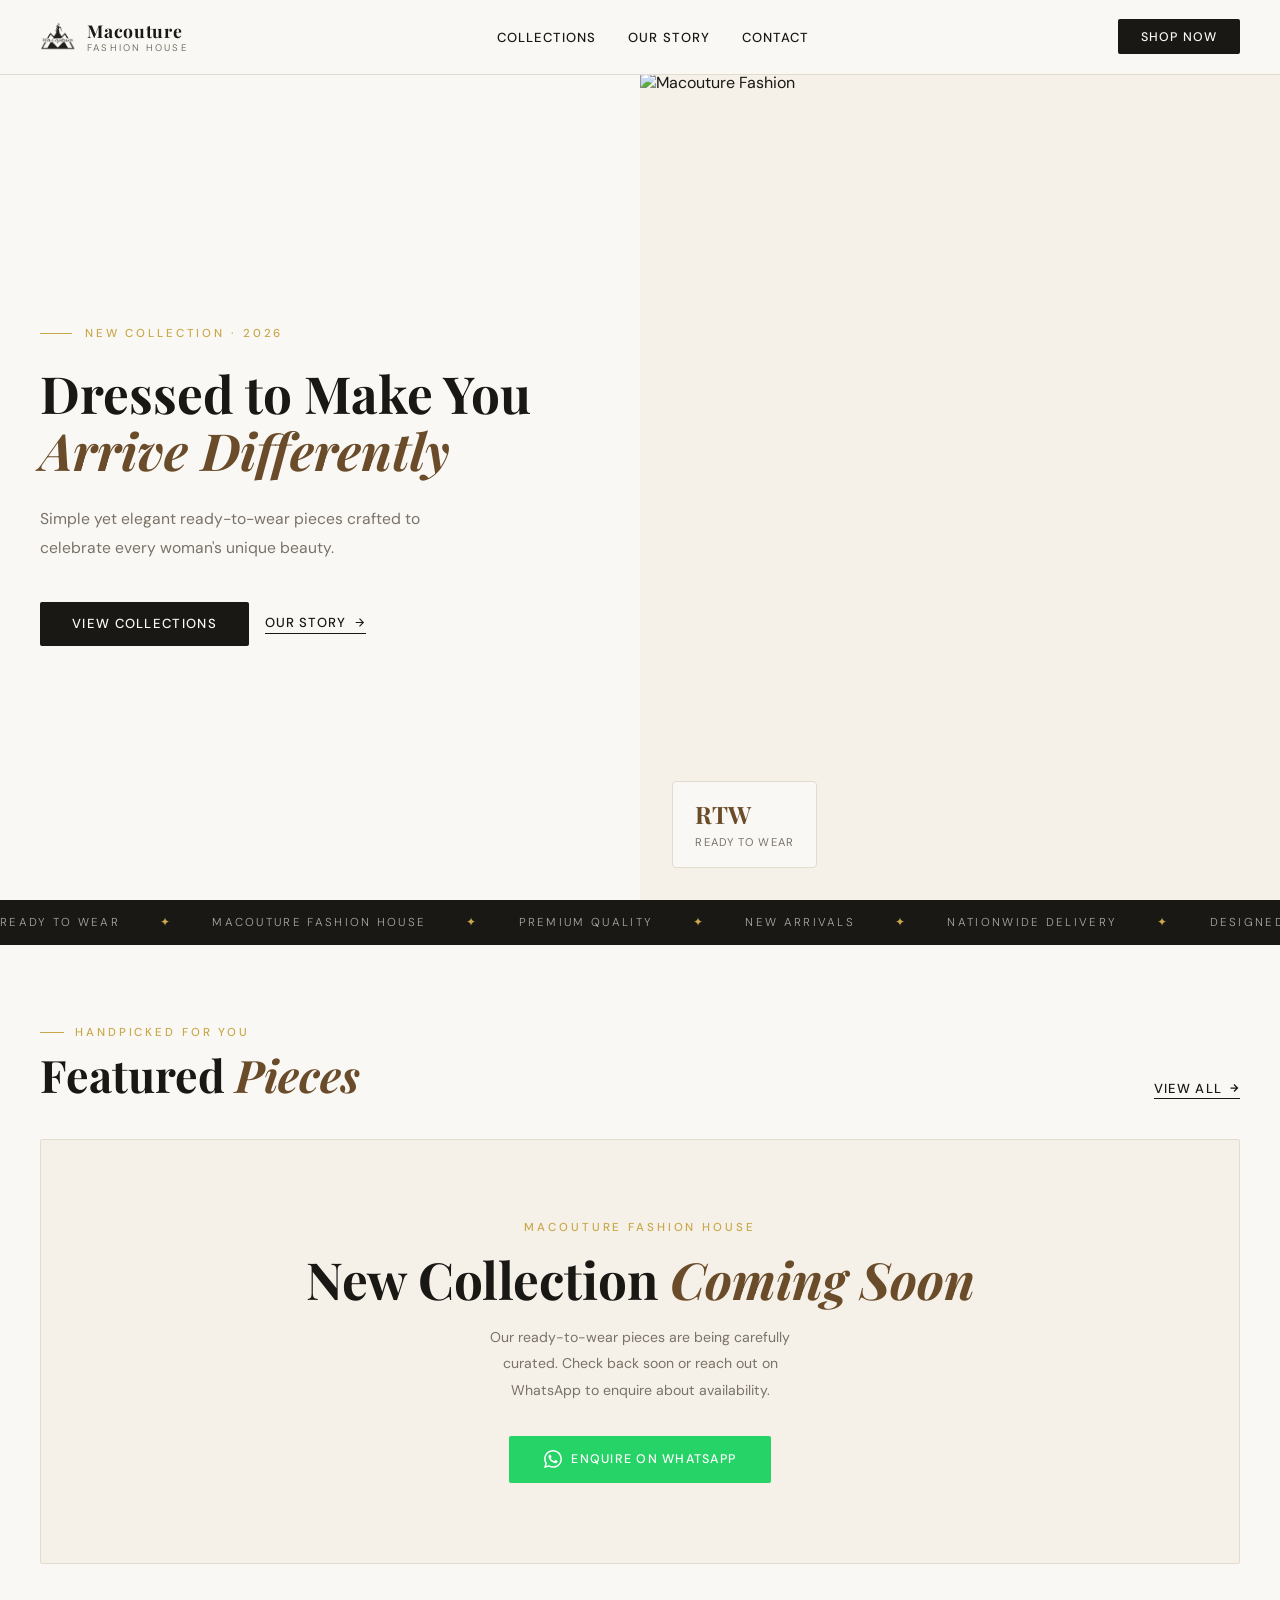
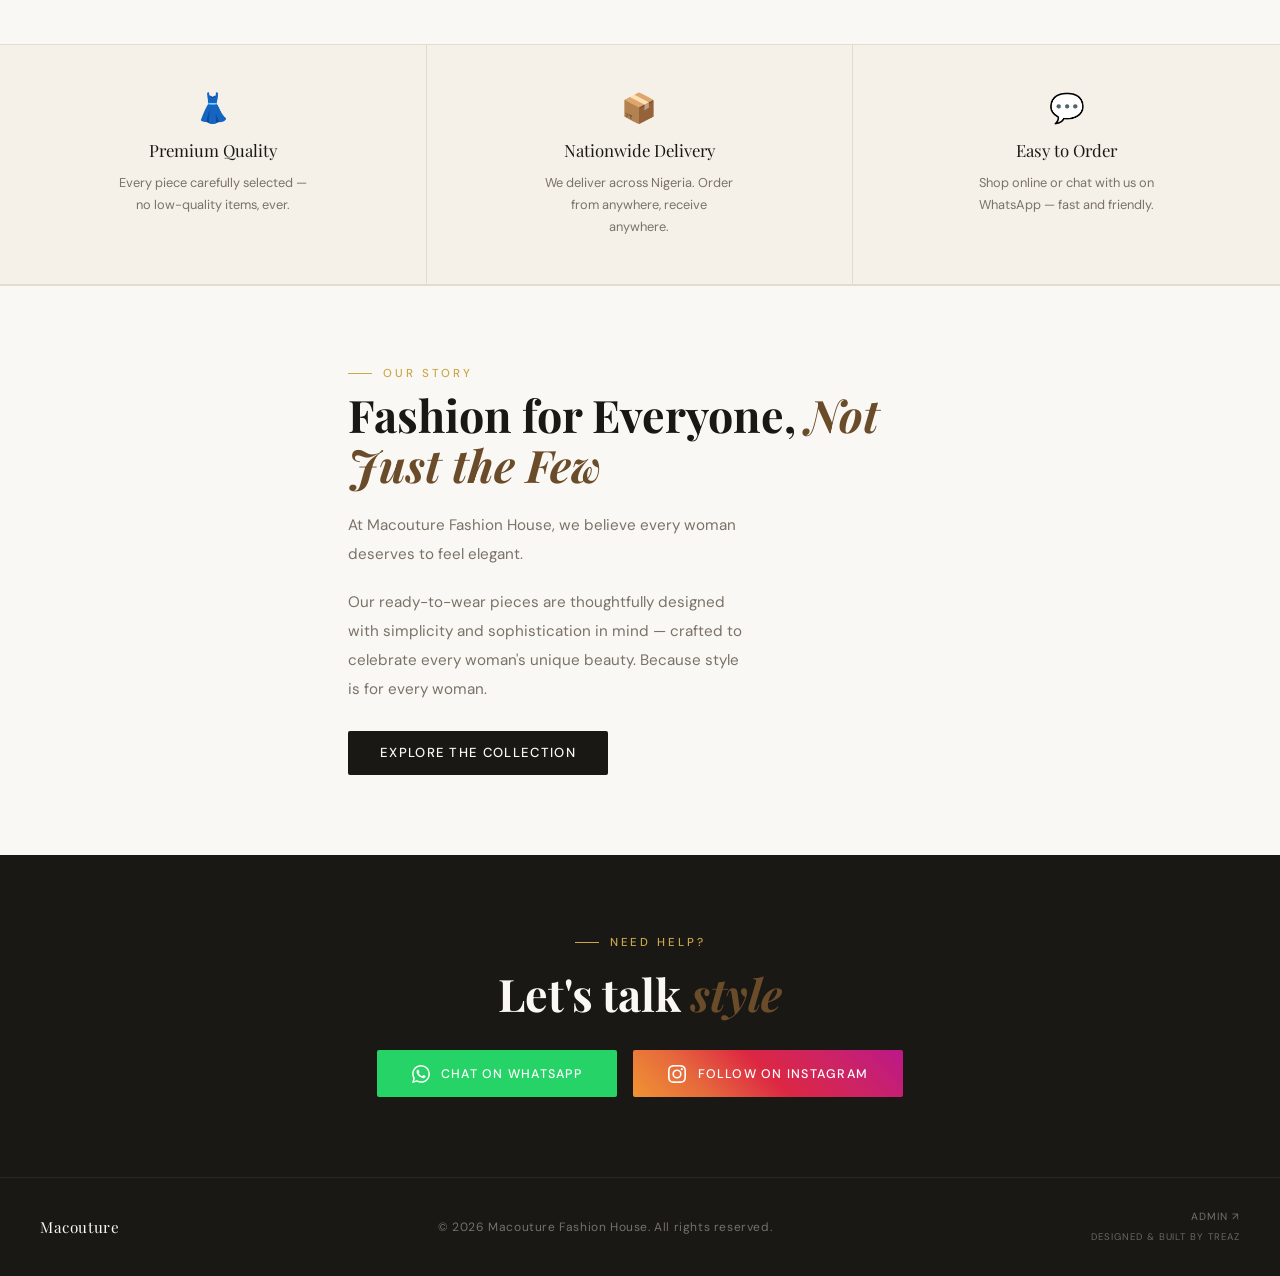
==== index.html @ 4377ff40 "Update fmt.Println message from 'Hello' to 'Goodbye'" ====
<!DOCTYPE html>
<html lang="en">
<head>
  <meta charset="UTF-8">
  <meta name="viewport" content="width=device-width, initial-scale=1.0">
  <title>Macouture Fashion House | Simple Yet Elegant</title>
  <link href="https://fonts.googleapis.com/css2?family=Playfair+Display:ital,wght@0,400;0,700;1,400;1,700&family=DM+Sans:wght@300;400;500;600&display=swap" rel="stylesheet">
  <style>
    *, *::before, *::after { margin: 0; padding: 0; box-sizing: border-box; }
    html { scroll-behavior: smooth; }
    :root {
      --cream: #f5f0e8; --warm-white: #faf8f4; --charcoal: #1a1814;
      --brown: #6b4c2a; --gold: #c9a84c; --muted: #7a7268;
      --border: #e2dbd0; --error: #c0392b; --success: #2d7a4f;
      --fd: 'Playfair Display', serif; --fb: 'DM Sans', sans-serif;
      --ease: cubic-bezier(.25,.46,.45,.94);
    }
    body { font-family: var(--fb); background: var(--warm-white); color: var(--charcoal); overflow-x: hidden; }
    img { max-width: 100%; display: block; object-fit: cover; }
    a { color: inherit; text-decoration: none; }
    button { cursor: pointer; border: none; background: none; font-family: var(--fb); color: inherit; }
    input, textarea, select { font-family: var(--fb); color: var(--charcoal); }

    .page { display: none; min-height: 100vh; }
    .page.active { display: block; }
    #page-success.active { display: flex; }
    #page-admin-dashboard.active { display: block; }

    /* NAV */
    #main-nav {
      position: fixed; top: 0; left: 0; right: 0; z-index: 200;
      display: flex; align-items: center; justify-content: space-between;
      padding: 1.2rem 2.5rem;
      background: rgba(250,248,244,0.94); backdrop-filter: blur(14px);
      border-bottom: 1px solid var(--border);
    }
    .nav-brand { font-family: var(--fd); font-size: 1.1rem; font-weight: 700; letter-spacing: .04em; cursor: pointer; line-height: 1.2; }
    .nav-brand span { display: block; font-size: .6rem; font-weight: 400; letter-spacing: .22em; font-family: var(--fb); color: var(--muted); text-transform: uppercase; }
    .nav-links { display: flex; gap: 2rem; list-style: none; }
    .nav-links a { font-size: .82rem; letter-spacing: .08em; text-transform: uppercase; font-weight: 500; transition: color .2s; cursor: pointer; }
    .nav-links a:hover { color: var(--gold); }
    .nav-cta { background: var(--charcoal); color: var(--warm-white); padding: .6rem 1.4rem; font-size: .78rem; letter-spacing: .1em; text-transform: uppercase; font-weight: 500; border-radius: 2px; transition: background .25s; cursor: pointer; }
    .nav-cta:hover { background: var(--brown); }
    .nav-burger { display: none; flex-direction: column; gap: 5px; cursor: pointer; padding: 4px; }
    .nav-burger span { display: block; width: 24px; height: 1.5px; background: var(--charcoal); }
    #mobile-nav { position: fixed; inset: 0; background: var(--warm-white); z-index: 300; display: none; flex-direction: column; align-items: center; justify-content: center; gap: 2rem; }
    #mobile-nav.open { display: flex; }
    #mobile-nav a { font-family: var(--fd); font-size: 2.8rem; font-weight: 400; color: var(--muted); transition: color .3s; cursor: pointer; }
    #mobile-nav a:hover { color: var(--charcoal); }
    #mobile-nav-close { position: absolute; top: 1.5rem; right: 2rem; font-size: 1.4rem; color: var(--muted); cursor: pointer; }

    /* BUTTONS */
    .btn-primary { display: inline-block; background: var(--charcoal); color: var(--warm-white); padding: .85rem 2rem; font-size: .82rem; letter-spacing: .1em; text-transform: uppercase; font-weight: 500; border-radius: 2px; border: none; cursor: pointer; transition: background .25s, transform .2s; }
    .btn-primary:hover { background: var(--brown); transform: translateY(-1px); }
    .btn-primary:disabled { opacity: .5; cursor: not-allowed; transform: none; }
    .btn-gold { display: inline-block; background: var(--gold); color: var(--charcoal); padding: .85rem 2rem; font-size: .82rem; letter-spacing: .1em; text-transform: uppercase; font-weight: 600; border-radius: 2px; border: none; cursor: pointer; transition: opacity .25s, transform .2s; }
    .btn-gold:hover { opacity: .85; transform: translateY(-1px); }
    .btn-outline { display: inline-block; border: 1.5px solid var(--charcoal); color: var(--charcoal); padding: .85rem 2rem; font-size: .82rem; letter-spacing: .1em; text-transform: uppercase; font-weight: 500; border-radius: 2px; cursor: pointer; transition: border-color .25s, color .25s; }
    .btn-outline:hover { border-color: var(--gold); color: var(--gold); }
    .btn-ghost { display: inline-flex; align-items: center; gap: .4rem; font-size: .82rem; letter-spacing: .08em; text-transform: uppercase; font-weight: 500; color: var(--charcoal); border-bottom: 1px solid var(--charcoal); padding-bottom: .1rem; transition: color .2s, border-color .2s; cursor: pointer; }
    .btn-ghost:hover { color: var(--gold); border-color: var(--gold); }

    /* LOADER & TOAST */
    .loader { display: inline-block; width: 22px; height: 22px; border: 2px solid var(--border); border-top-color: var(--gold); border-radius: 50%; animation: spin .8s linear infinite; }
    .loader-sm { width: 15px; height: 15px; border-width: 1.5px; }
    .full-loader { display: flex; align-items: center; justify-content: center; padding: 5rem; }
    #toast { position: fixed; bottom: 2rem; right: 2rem; background: var(--charcoal); color: var(--warm-white); padding: 1rem 1.5rem; font-size: .82rem; border-radius: 2px; z-index: 9998; opacity: 0; transform: translateY(8px); transition: opacity .3s, transform .3s; pointer-events: none; max-width: 300px; border-left: 3px solid var(--gold); }
    #toast.show { opacity: 1; transform: translateY(0); }
    #toast.error { border-left-color: var(--error); }
    #toast.success { border-left-color: var(--success); }

    /* FORMS */
    .form-group { margin-bottom: 1.2rem; }
    .form-group label { display: block; font-size: .68rem; letter-spacing: .18em; text-transform: uppercase; color: var(--muted); margin-bottom: .4rem; font-weight: 500; }
    .form-group input, .form-group textarea, .form-group select { width: 100%; background: var(--cream); border: 1.5px solid var(--border); padding: .82rem 1rem; font-size: .9rem; font-weight: 300; outline: none; border-radius: 2px; transition: border-color .3s; color: var(--charcoal); }
    .form-group input:focus, .form-group textarea:focus { border-color: var(--gold); }
    .form-group input::placeholder, .form-group textarea::placeholder { color: var(--muted); opacity: .6; }
    .form-group textarea { resize: vertical; min-height: 110px; }
    input[type="file"] { display: none; }

    /* ITEM CARD */
    .item-card { cursor: pointer; }
    .item-card-img { position: relative; aspect-ratio: 3/4; overflow: hidden; background: var(--cream); border-radius: 2px; margin-bottom: .9rem; }
    .item-card-img img { width: 100%; height: 100%; transition: transform .6s var(--ease); }
    .item-card:hover .item-card-img img { transform: scale(1.06); }
    .item-card-overlay { position: absolute; inset: 0; background: rgba(26,24,20,.4); display: flex; align-items: center; justify-content: center; opacity: 0; transition: opacity .3s; }
    .item-card:hover .item-card-overlay { opacity: 1; }
    .item-card-overlay span { font-size: .68rem; letter-spacing: .2em; text-transform: uppercase; border: 1px solid rgba(250,248,244,.8); color: var(--warm-white); padding: .5rem 1.2rem; }
    .item-card-name { font-family: var(--fd); font-size: 1rem; font-weight: 400; margin-bottom: .15rem; }
    .item-card-price { font-size: .88rem; font-weight: 500; color: var(--brown); }
    .items-grid { display: grid; grid-template-columns: repeat(auto-fill, minmax(240px, 1fr)); gap: 1.5rem; }

    /* SECTION */
    .section-label { font-size: .72rem; letter-spacing: .25em; text-transform: uppercase; color: var(--gold); font-weight: 500; margin-bottom: .6rem; display: flex; align-items: center; gap: .7rem; }
    .section-label::before { content: ''; width: 1.5rem; height: 1px; background: var(--gold); flex-shrink: 0; }
    .section-title { font-family: var(--fd); font-size: clamp(1.8rem, 3.5vw, 2.8rem); font-weight: 700; line-height: 1.1; }
    .section-title em { font-style: italic; color: var(--brown); }

    /* MARQUEE */
    .marquee-wrap { background: var(--charcoal); padding: .95rem 0; overflow: hidden; }
    .marquee { display: flex; gap: 2.5rem; animation: marquee 20s linear infinite; white-space: nowrap; width: max-content; }
    .marquee span { font-size: .72rem; letter-spacing: .2em; text-transform: uppercase; color: var(--warm-white); opacity: .65; font-weight: 300; }
    .marquee .dot { color: var(--gold); opacity: 1; }

    /* HERO */
    .hero { min-height: 100vh; display: grid; grid-template-columns: 1fr 1fr; padding-top: 72px; }
    .hero-left { display: flex; flex-direction: column; justify-content: center; padding: 5rem 3.5rem 5rem 2.5rem; background: var(--warm-white); }
    .hero-tag { font-size: .72rem; letter-spacing: .25em; text-transform: uppercase; color: var(--gold); font-weight: 500; margin-bottom: 1.5rem; display: flex; align-items: center; gap: .8rem; }
    .hero-tag::before { content: ''; width: 2rem; height: 1px; background: var(--gold); }
    .hero-title { font-family: var(--fd); font-size: clamp(2.4rem, 4vw, 3.8rem); line-height: 1.12; font-weight: 700; margin-bottom: 1.5rem; }
    .hero-title em { font-style: italic; color: var(--brown); }
    .hero-desc { font-size: .98rem; line-height: 1.85; color: var(--muted); max-width: 38ch; margin-bottom: 2.5rem; }
    .hero-actions { display: flex; gap: 1rem; align-items: center; flex-wrap: wrap; }
    .hero-right { position: relative; overflow: hidden; background: var(--cream); }
    .hero-right img { width: 100%; height: 100%; transition: transform 6s ease; }
    .hero-right:hover img { transform: scale(1.04); }
    .hero-badge { position: absolute; bottom: 2rem; left: 2rem; background: var(--warm-white); border: 1px solid var(--border); padding: 1rem 1.4rem; border-radius: 4px; }
    .hero-badge strong { display: block; font-size: 1.5rem; font-family: var(--fd); color: var(--brown); }
    .hero-badge span { color: var(--muted); font-size: .7rem; letter-spacing: .1em; text-transform: uppercase; }
    .hero-left > * { animation: fadeUp .7s ease both; }
    .hero-left > *:nth-child(1) { animation-delay: .1s; }
    .hero-left > *:nth-child(2) { animation-delay: .25s; }
    .hero-left > *:nth-child(3) { animation-delay: .4s; }
    .hero-left > *:nth-child(4) { animation-delay: .55s; }

    /* FEATURED */
    .featured-section { padding: 5rem 2.5rem; }
    .featured-header { display: flex; align-items: flex-end; justify-content: space-between; margin-bottom: 2.5rem; }

    /* FEATURE STRIP */
    .feature-strip { background: var(--cream); border-top: 1px solid var(--border); border-bottom: 1px solid var(--border); display: grid; grid-template-columns: repeat(3, 1fr); }
    .feature-item { padding: 2.8rem 2rem; display: flex; flex-direction: column; align-items: center; text-align: center; gap: .7rem; border-right: 1px solid var(--border); }
    .feature-item:last-child { border-right: none; }
    .feature-icon { font-size: 1.8rem; }
    .feature-title { font-family: var(--fd); font-size: 1.05rem; font-weight: 400; }
    .feature-desc { font-size: .8rem; color: var(--muted); line-height: 1.75; max-width: 22ch; }

    /* STORY */
    .story-section { display: grid; grid-template-columns: 1fr; border-top: 1px solid var(--border); }
    .story-img { position: relative; overflow: hidden; background: var(--cream); }
    .story-img img { width: 100%; height: 100%; }
    .story-img-placeholder { position: absolute; inset: 0; display: flex; align-items: center; justify-content: center; color: var(--muted); font-size: .72rem; letter-spacing: .15em; text-transform: uppercase; }
    .story-img::after { content: ''; position: absolute; inset: 0; background: linear-gradient(to right, transparent 60%, var(--warm-white)); }
    .story-content { padding: 5rem 3rem; display: flex; flex-direction: column; justify-content: center; background: var(--warm-white); }
    .story-content .section-label { margin-bottom: .6rem; }
    .story-content .section-title { margin-bottom: 1.4rem; }
    .story-text { font-size: .95rem; line-height: 1.9; color: var(--muted); margin-bottom: 1.2rem; max-width: 40ch; }

    /* CTA */
    .cta-section { background: var(--charcoal); color: var(--warm-white); padding: 5rem 2.5rem; display: flex; flex-direction: column; align-items: center; text-align: center; }
    .cta-section .section-label { color: var(--gold); justify-content: center; }
    .cta-section .section-label::before { background: var(--gold); }
    .cta-section .section-title { color: var(--warm-white); margin: .6rem 0 2rem; }
    .whatsapp-btn { display: inline-flex; align-items: center; gap: .7rem; background: #25D366; color: #fff; padding: .9rem 2.2rem; font-size: .78rem; font-weight: 500; letter-spacing: .1em; text-transform: uppercase; border-radius: 2px; border: none; cursor: pointer; transition: opacity .3s; }
    .whatsapp-btn:hover { opacity: .88; }
    .whatsapp-btn svg { width: 18px; height: 18px; fill: #fff; }

    /* FOOTER */
    .site-footer { background: var(--charcoal); border-top: 1px solid rgba(255,255,255,.07); padding: 2rem 2.5rem; display: flex; align-items: center; justify-content: space-between; color: rgba(250,248,244,.4); font-size: .75rem; letter-spacing: .05em; }
    .footer-brand { font-family: var(--fd); color: var(--warm-white); font-size: .95rem; cursor: pointer; }
    .footer-right-group { display: flex; flex-direction: column; align-items: flex-end; gap: .35rem; }
    .footer-admin { font-size: .65rem; color: rgba(250,248,244,.4); letter-spacing: .1em; text-transform: uppercase; cursor: pointer; border-bottom: 1px solid transparent; transition: color .3s, border-color .3s; }
    .footer-admin:hover { color: var(--warm-white); border-color: rgba(250,248,244,.4); }
    .footer-treaz-link { font-size: .6rem; color: rgba(250,248,244,.35); letter-spacing: .1em; text-transform: uppercase; border-bottom: 1px solid transparent; transition: color .3s, border-color .3s; }
    .footer-treaz-link:hover { color: var(--gold); border-color: var(--gold); }

    /* COLLECTIONS PAGE */
    .coll-header { padding: 9rem 2.5rem 3rem; border-bottom: 1px solid var(--border); background: var(--warm-white); }
    .coll-header h1 { font-family: var(--fd); font-size: clamp(2.8rem, 7vw, 5.5rem); font-weight: 700; line-height: .95; margin-bottom: 1.8rem; }
    .coll-header h1 em { font-style: italic; color: var(--brown); }
    .search-wrap { position: relative; max-width: 400px; }
    .search-wrap input { width: 100%; background: var(--cream); border: 1.5px solid var(--border); color: var(--charcoal); padding: .8rem 1rem .8rem 2.5rem; font-size: .88rem; outline: none; border-radius: 2px; transition: border-color .3s; }
    .search-wrap input:focus { border-color: var(--gold); }
    .search-wrap input::placeholder { color: var(--muted); opacity: .7; }
    .search-icon { position: absolute; left: .85rem; top: 50%; transform: translateY(-50%); color: var(--muted); font-size: 1rem; pointer-events: none; }
    .coll-body { padding: 3rem 2.5rem; max-width: 1440px; margin: 0 auto; }
    .coll-count { font-size: .68rem; letter-spacing: .12em; color: var(--muted); margin-bottom: 2rem; text-transform: uppercase; }
    .empty-state { text-align: center; padding: 5rem 2rem; color: var(--muted); }
    .empty-state h3 { font-family: var(--fd); font-size: 1.8rem; font-weight: 400; margin-bottom: .4rem; }

    /* ITEM DETAIL */
    .item-detail-wrap { padding: 8rem 2.5rem 6rem; max-width: 1100px; margin: 0 auto; display: grid; grid-template-columns: 1fr 1fr; gap: 5rem; align-items: start; }
    .detail-images .main-img { aspect-ratio: 3/4; overflow: hidden; background: var(--cream); margin-bottom: .8rem; border-radius: 2px; }
    .detail-images .main-img img { width: 100%; height: 100%; }
    .detail-thumbs { display: flex; gap: .5rem; }
    .thumb-item { width: 68px; aspect-ratio: 3/4; overflow: hidden; background: var(--cream); cursor: pointer; opacity: .5; border: 1.5px solid transparent; border-radius: 2px; transition: opacity .3s, border-color .3s; }
    .thumb-item.active { opacity: 1; border-color: var(--gold); }
    .thumb-item img { width: 100%; height: 100%; }
    .detail-info { position: sticky; top: 8rem; }
    .detail-cat { font-size: .65rem; letter-spacing: .28em; text-transform: uppercase; color: var(--gold); margin-bottom: .9rem; font-weight: 500; }
    .detail-name { font-family: var(--fd); font-size: clamp(1.8rem, 3vw, 2.8rem); font-weight: 700; line-height: 1.1; margin-bottom: .8rem; }
    .detail-price { font-size: 1.5rem; font-weight: 500; color: var(--brown); margin-bottom: 1.8rem; }
    .detail-desc { font-size: .9rem; color: var(--muted); line-height: 1.9; margin-bottom: 2rem; }
    .detail-divider { border: none; border-top: 1px solid var(--border); margin: 1.8rem 0; }
    .detail-actions { display: flex; flex-direction: column; gap: .8rem; }

    /* CHECKOUT */
    .checkout-wrap { padding: 8rem 2.5rem 6rem; max-width: 1000px; margin: 0 auto; display: grid; grid-template-columns: 1.2fr 1fr; gap: 4rem; align-items: start; }
    .checkout-eyebrow { font-size: .68rem; letter-spacing: .28em; text-transform: uppercase; color: var(--gold); margin-bottom: .5rem; font-weight: 500; }
    .checkout-title { font-family: var(--fd); font-size: 2rem; font-weight: 700; margin-bottom: 2rem; }
    .checkout-secure { font-size: .7rem; color: var(--muted); text-align: center; margin-top: .8rem; }
    .order-box { background: var(--cream); border: 1.5px solid var(--border); padding: 1.8rem; border-radius: 2px; position: sticky; top: 8rem; }
    .order-box-title { font-family: var(--fd); font-size: 1.1rem; font-weight: 700; padding-bottom: 1rem; border-bottom: 1px solid var(--border); margin-bottom: 1.4rem; }
    .order-row { display: flex; gap: 1rem; margin-bottom: 1.4rem; }
    .order-thumb { width: 68px; aspect-ratio: 3/4; overflow: hidden; background: var(--warm-white); flex-shrink: 0; border-radius: 2px; }
    .order-thumb img { width: 100%; height: 100%; }
    .order-item-name { font-family: var(--fd); font-size: 1rem; font-weight: 400; line-height: 1.2; }
    .order-item-price { font-size: .8rem; color: var(--brown); margin-top: .25rem; font-weight: 500; }
    .order-total-row { border-top: 1px solid var(--border); padding-top: 1rem; display: flex; justify-content: space-between; align-items: center; }
    .order-total-label { font-size: .65rem; letter-spacing: .15em; text-transform: uppercase; color: var(--muted); }
    .order-total-amount { font-size: 1.1rem; font-weight: 600; color: var(--brown); }

    /* SUCCESS */
    #page-success { align-items: center; justify-content: center; flex-direction: column; text-align: center; padding: 4rem 2rem; background: var(--warm-white); }
    .success-check { width: 70px; height: 70px; border: 1.5px solid var(--success); border-radius: 50%; display: flex; align-items: center; justify-content: center; font-size: 1.6rem; color: var(--success); margin-bottom: 2rem; }
    #page-success h2 { font-family: var(--fd); font-size: clamp(2rem, 5vw, 3.2rem); font-weight: 700; margin-bottom: 1rem; }
    #page-success p { font-size: .9rem; color: var(--muted); max-width: 400px; line-height: 1.9; margin-bottom: 2.5rem; }

    /* ADMIN LOGIN */
    .admin-login-wrap { min-height: 100vh; display: flex; align-items: center; justify-content: center; padding: 2rem; background: var(--warm-white); }
    .admin-login-box { width: 100%; max-width: 400px; }
    .admin-login-brand { font-family: var(--fd); font-size: 1rem; font-weight: 700; margin-bottom: .2rem; }
    .admin-login-sub { font-size: .6rem; letter-spacing: .22em; text-transform: uppercase; color: var(--gold); margin-bottom: 3rem; }
    .admin-login-title { font-family: var(--fd); font-size: 2rem; font-weight: 700; margin-bottom: 2rem; }
    .login-error { background: rgba(192,57,43,.08); border: 1.5px solid var(--error); color: var(--error); padding: .7rem 1rem; font-size: .8rem; margin-bottom: 1.2rem; border-radius: 2px; display: none; }
    .login-error.show { display: block; }
    .admin-back { text-align: center; margin-top: 1.5rem; font-size: .75rem; color: var(--muted); cursor: pointer; }
    .admin-back span { border-bottom: 1px solid transparent; transition: color .3s, border-color .3s; }
    .admin-back:hover span { color: var(--charcoal); border-color: var(--muted); }

    /* ADMIN DASHBOARD */
    .admin-layout { display: flex; min-height: 100vh; }
    .admin-sidebar { width: 230px; background: var(--charcoal); padding: 2rem 1.2rem; position: fixed; top: 0; left: 0; bottom: 0; display: flex; flex-direction: column; }
    .admin-side-brand { font-family: var(--fd); font-size: .95rem; font-weight: 700; color: var(--warm-white); margin-bottom: .2rem; }
    .admin-side-sub { font-size: .55rem; letter-spacing: .22em; text-transform: uppercase; color: var(--gold); margin-bottom: 2.5rem; padding-bottom: 1.5rem; border-bottom: 1px solid rgba(255,255,255,.1); }
    .admin-nav-item { display: flex; align-items: center; gap: .7rem; padding: .7rem .9rem; margin-bottom: .2rem; font-size: .78rem; color: rgba(250,248,244,.5); border-radius: 3px; cursor: pointer; transition: background .2s, color .2s; }
    .admin-nav-item:hover { background: rgba(255,255,255,.07); color: var(--warm-white); }
    .admin-nav-item.active { background: rgba(201,168,76,.15); color: var(--gold); }
    .admin-nav-item .nav-icon { font-size: .95rem; width: 18px; text-align: center; }
    .admin-sidebar-footer { margin-top: auto; }
    .admin-main { margin-left: 230px; padding: 2.5rem; flex: 1; background: var(--warm-white); }
    .admin-tab { display: none; }
    .admin-tab.active { display: block; }
    .admin-tab-title { font-family: var(--fd); font-size: 2rem; font-weight: 700; margin-bottom: .3rem; }
    .admin-tab-sub { font-size: .78rem; color: var(--muted); margin-bottom: 2.5rem; }
    .upload-grid { display: grid; grid-template-columns: 1fr 1.2fr; gap: 2.5rem; }
    .upload-drop { border: 2px dashed var(--border); aspect-ratio: 3/4; display: flex; flex-direction: column; align-items: center; justify-content: center; cursor: pointer; transition: border-color .3s; position: relative; overflow: hidden; border-radius: 2px; background: var(--cream); }
    .upload-drop:hover { border-color: var(--gold); }
    .upload-drop img { position: absolute; inset: 0; width: 100%; height: 100%; }
    .upload-placeholder { text-align: center; color: var(--muted); z-index: 1; }
    .upload-placeholder span { font-size: 2rem; display: block; margin-bottom: .5rem; }
    .upload-placeholder p { font-size: .75rem; }
    .extra-preview { display: flex; gap: .5rem; flex-wrap: wrap; margin-top: .8rem; }
    .extra-preview-add { width: 68px; aspect-ratio: 3/4; border: 1.5px dashed var(--border); display: flex; align-items: center; justify-content: center; font-size: 1.3rem; color: var(--muted); cursor: pointer; transition: border-color .3s; border-radius: 2px; }
    .extra-preview-add:hover { border-color: var(--gold); }
    .extra-preview-thumb { width: 68px; aspect-ratio: 3/4; overflow: hidden; border-radius: 2px; }
    .extra-preview-thumb img { width: 100%; height: 100%; }
    .upload-progress { display: none; margin-top: 1rem; }
    .upload-progress.show { display: block; }
    .progress-bar { height: 2px; background: var(--border); margin-top: .4rem; }
    .progress-fill { height: 100%; background: var(--gold); width: 0; transition: width .4s var(--ease); }
    .progress-text { font-size: .72rem; color: var(--muted); }
    .admin-items-grid { display: grid; grid-template-columns: repeat(auto-fill, minmax(180px, 1fr)); gap: 1rem; }
    .admin-card { background: var(--warm-white); border: 1.5px solid var(--border); border-radius: 2px; overflow: hidden; }
    .admin-card-img { aspect-ratio: 3/4; overflow: hidden; background: var(--cream); }
    .admin-card-img img { width: 100%; height: 100%; }
    .admin-card-body { padding: .75rem; }
    .admin-card-name { font-family: var(--fd); font-size: .92rem; margin-bottom: .2rem; white-space: nowrap; overflow: hidden; text-overflow: ellipsis; }
    .admin-card-price { font-size: .75rem; color: var(--brown); margin-bottom: .7rem; font-weight: 500; }
    .admin-card-actions { display: flex; gap: .4rem; }
    .btn-sm-edit { flex: 1; padding: .38rem .5rem; font-size: .62rem; letter-spacing: .08em; text-transform: uppercase; border: 1.5px solid var(--border); color: var(--muted); border-radius: 2px; transition: color .2s, border-color .2s; }
    .btn-sm-edit:hover { color: var(--charcoal); border-color: var(--charcoal); }
    .btn-sm-del { flex: 1; padding: .38rem .5rem; font-size: .62rem; letter-spacing: .08em; text-transform: uppercase; border: 1.5px solid rgba(192,57,43,.3); color: var(--error); border-radius: 2px; transition: background .2s; }
    .btn-sm-del:hover { background: rgba(192,57,43,.08); }
    .orders-table { width: 100%; border-collapse: collapse; }
    .orders-table th { text-align: left; font-size: .62rem; letter-spacing: .16em; text-transform: uppercase; color: var(--muted); padding: .7rem 1rem; border-bottom: 1.5px solid var(--border); }
    .orders-table td { padding: .9rem 1rem; font-size: .85rem; border-bottom: 1px solid var(--border); }
    .orders-table tr:hover td { background: var(--cream); }
    .status-badge { display: inline-block; padding: .2rem .7rem; font-size: .62rem; letter-spacing: .1em; text-transform: uppercase; border-radius: 20px; }
    .status-badge.paid { background: rgba(45,122,79,.1); color: var(--success); }
    .status-badge.fulfilled { background: rgba(100,100,100,.1); color: var(--muted); }
    .admin-stats { display: grid; grid-template-columns: repeat(3, 1fr); gap: 1rem; margin-bottom: 2.5rem; }
    .admin-stat { background: var(--cream); border: 1.5px solid var(--border); padding: 1.4rem; border-radius: 2px; }
    .admin-stat-label { font-size: .62rem; letter-spacing: .18em; text-transform: uppercase; color: var(--muted); margin-bottom: .4rem; }
    .admin-stat-value { font-family: var(--fd); font-size: 2rem; font-weight: 700; color: var(--brown); }
    #edit-modal { position: fixed; inset: 0; background: rgba(26,24,20,.6); z-index: 500; display: none; align-items: center; justify-content: center; padding: 2rem; }
    #edit-modal.open { display: flex; }
    .modal-box { background: var(--warm-white); border: 1.5px solid var(--border); padding: 2rem; width: 100%; max-width: 480px; max-height: 90vh; overflow-y: auto; border-radius: 2px; }
    .modal-title { font-family: var(--fd); font-size: 1.5rem; font-weight: 700; margin-bottom: 1.5rem; }
    .modal-actions { display: flex; gap: .8rem; margin-top: 1.5rem; }

    /* COMING SOON */
    .coming-soon-box { grid-column: 1/-1; border: 1.5px solid var(--border); padding: 5rem 2rem; display: flex; flex-direction: column; align-items: center; text-align: center; border-radius: 2px; background: var(--cream); }
    .coming-soon-box .cs-label { font-size: .72rem; letter-spacing: .25em; text-transform: uppercase; color: var(--gold); font-weight: 500; margin-bottom: 1rem; }
    .coming-soon-box h3 { font-family: var(--fd); font-size: clamp(2rem, 5vw, 3.2rem); font-weight: 700; line-height: 1.1; margin-bottom: 1rem; }
    .coming-soon-box h3 em { font-style: italic; color: var(--brown); }
    .coming-soon-box p { font-size: .88rem; color: var(--muted); max-width: 340px; line-height: 1.9; margin-bottom: 2rem; }

    /* ANIMATIONS */
    @keyframes fadeUp { from { opacity: 0; transform: translateY(22px); } to { opacity: 1; transform: translateY(0); } }
    @keyframes spin { to { transform: rotate(360deg); } }
    @keyframes marquee { from { transform: translateX(0); } to { transform: translateX(-50%); } }

    /* RESPONSIVE */
    @media (max-width: 900px) {
      #main-nav { padding: 1.1rem 1.5rem; }
      .nav-links, .nav-cta { display: none; }
      .nav-burger { display: flex; }
      .hero { grid-template-columns: 1fr; min-height: auto; }
      .hero-right { height: 60vw; }
      .hero-left { padding: 3.5rem 1.5rem; }
      .hero-actions { flex-direction: column; align-items: flex-start; }
      .featured-section { padding: 3.5rem 1.5rem; }
      .featured-header { flex-direction: column; align-items: flex-start; gap: 1rem; }
      .feature-strip { grid-template-columns: 1fr; }
      .feature-item { border-right: none; border-bottom: 1px solid var(--border); }
      .feature-item:last-child { border-bottom: none; }
      .story-content { padding: 3rem 1.5rem; }
      .cta-section { padding: 4rem 1.5rem; }
      .site-footer { flex-direction: column; gap: .8rem; text-align: center; padding: 2rem 1.5rem; }
      .footer-right-group { align-items: center; }
      .coll-header { padding: 7rem 1.5rem 2.5rem; }
      .coll-body { padding: 2rem 1.5rem; }
      .item-detail-wrap { grid-template-columns: 1fr; gap: 2.5rem; padding: 7rem 1.5rem 4rem; }
      .detail-info { position: static; }
      .checkout-wrap { grid-template-columns: 1fr; gap: 2rem; padding: 7rem 1.5rem 4rem; }
      .order-box { position: static; }
      .admin-layout { display: block; }
      .admin-sidebar { display: none !important; }
      .admin-main { margin-left: 0; padding: 1rem; }
      .mobile-admin-nav { display: none; flex-direction: column; background: var(--charcoal); padding: 1rem 1.2rem; gap: .6rem; position: sticky; top: 0; z-index: 100; }
      .mobile-admin-top { display: flex; align-items: center; justify-content: space-between; }
      .mobile-admin-brand { font-family: var(--fd); color: var(--warm-white); font-size: .95rem; font-weight: 700; line-height: 1.2; }
      .mobile-admin-brand span { display: block; font-size: .52rem; letter-spacing: .18em; text-transform: uppercase; color: var(--gold); font-weight: 400; }
      .mobile-admin-actions { display: flex; gap: .4rem; flex-shrink: 0; }
      .mobile-admin-tabs { display: flex; gap: .4rem; }
      .mobile-admin-tab { flex: 1; padding: .5rem .3rem; font-size: .58rem; letter-spacing: .06em; text-transform: uppercase; text-align: center; color: rgba(250,248,244,.5); border: 1px solid rgba(255,255,255,.1); border-radius: 2px; cursor: pointer; transition: background .2s, color .2s; }
      .mobile-admin-tab.active { background: rgba(201,168,76,.2); color: var(--gold); border-color: rgba(201,168,76,.4); }
      .upload-grid { grid-template-columns: 1fr; }
      .admin-stats { grid-template-columns: 1fr 1fr; }
      .orders-table { font-size: .75rem; }
      .orders-table th, .orders-table td { padding: .6rem .5rem; }
    }

    /* Quantity selector */
    .qty-wrap { margin-bottom: 1.5rem; }
    .qty-label { font-size: .65rem; letter-spacing: .18em; text-transform: uppercase; color: var(--muted); margin-bottom: .5rem; font-weight: 500; display: block; }
    .qty-selector { display: flex; align-items: center; }
    .qty-btn { width: 40px; height: 40px; border: 1.5px solid var(--border); background: var(--cream); font-size: 1.2rem; cursor: pointer; display: flex; align-items: center; justify-content: center; transition: background .2s; color: var(--charcoal); }
    .qty-btn:hover { background: var(--border); }
    .qty-input { width: 55px; height: 40px; border: 1.5px solid var(--border); border-left: none; border-right: none; text-align: center; font-size: .95rem; background: var(--cream); color: var(--charcoal); -moz-appearance: textfield; outline: none; }
    .qty-input::-webkit-outer-spin-button, .qty-input::-webkit-inner-spin-button { -webkit-appearance: none; }
    .stock-info { font-size: .78rem; color: var(--muted); margin-top: .6rem; }
    .stock-low { color: #e67e22 !important; font-weight: 500; }
    .stock-out { color: var(--error) !important; font-weight: 500; }
    .out-of-stock-btn { width: 100%; padding: .85rem; background: var(--border); color: var(--muted); font-size: .82rem; letter-spacing: .1em; text-transform: uppercase; cursor: not-allowed; border: none; border-radius: 2px; }
    /* Stock badges on admin cards */
    .stock-badge { display: inline-block; font-size: .6rem; letter-spacing: .08em; text-transform: uppercase; padding: .2rem .65rem; border-radius: 20px; margin-bottom: .5rem; }
    .stock-ok { background: rgba(45,122,79,.1); color: var(--success); }
    .stock-low-badge { background: rgba(230,126,34,.1); color: #e67e22; }
    .stock-out-badge { background: rgba(192,57,43,.1); color: var(--error); }
    /* Order summary quantity row */
    .order-qty-row { display: flex; justify-content: space-between; font-size: .82rem; margin-bottom: .5rem; padding-bottom: .5rem; border-bottom: 1px solid var(--border); }
    .order-qty-label { color: var(--muted); }
  </style>
  <script src="https://js.paystack.co/v2/inline.js"></script>
</head>
<body>

<!-- NAV -->
<nav id="main-nav" style="display:none">
  <div style="display:flex;align-items:center;gap:.7rem;cursor:pointer;" onclick="showPage('home')">
        <img src="[data-uri]" alt="Macouture" style="height:34px;width:auto;">
        <span class="nav-brand">Macouture<span>Fashion House</span></span>
      </div>
  <ul class="nav-links">
    <li><a onclick="showPage('collections')">Collections</a></li>
    <li><a onclick="navScrollTo('story-section')">Our Story</a></li>
    <li><a onclick="navScrollTo('cta-section')">Contact</a></li>
  </ul>
  <span class="nav-cta" onclick="showPage('collections')">Shop Now</span>
  <div class="nav-burger" onclick="openMobileNav()"><span></span><span></span><span></span></div>
</nav>

<div id="mobile-nav">
  <span id="mobile-nav-close" onclick="closeMobileNav()">✕</span>
  <a onclick="showPage('home');closeMobileNav()">Home</a>
  <a onclick="showPage('collections');closeMobileNav()">Collections</a>
  <a onclick="navScrollTo('story-section');closeMobileNav()">Story</a>
  <a onclick="navScrollTo('cta-section');closeMobileNav()">Contact</a>
</div>

<div id="toast"></div>

<!-- HOME -->
<div class="page" id="page-home">
  <section class="hero">
    <div class="hero-left">
      <div class="hero-tag">New Collection · 2026</div>
      <h1 class="hero-title">Dressed to Make You <em>Arrive Differently</em></h1>
      <p class="hero-desc">Simple yet elegant ready-to-wear pieces crafted to celebrate every woman's unique beauty.</p>
      <div class="hero-actions">
        <button class="btn-primary" onclick="showPage('collections')">View Collections</button>
        <button class="btn-ghost" onclick="navScrollTo('story-section')">Our Story <svg width="13" height="13" fill="none" stroke="currentColor" stroke-width="2" viewBox="0 0 24 24"><path d="M5 12h14M12 5l7 7-7 7"/></svg></button>
      </div>
    </div>
    <div class="hero-right">
      <img src="https://images.unsplash.com/photo-1558769132-cb1aea458c5e?w=900&q=80" alt="Macouture Fashion" loading="eager">
      <div class="hero-badge"><strong>RTW</strong><span>Ready to Wear</span></div>
    </div>
  </section>

  <div class="marquee-wrap">
    <div class="marquee">
      <span>Ready to Wear</span><span class="dot">✦</span><span>Macouture Fashion House</span><span class="dot">✦</span><span>Premium Quality</span><span class="dot">✦</span><span>New Arrivals</span><span class="dot">✦</span><span>Nationwide Delivery</span><span class="dot">✦</span><span>Designed in Nigeria</span><span class="dot">✦</span><span>Ready to Wear</span><span class="dot">✦</span><span>Macouture Fashion House</span><span class="dot">✦</span><span>Premium Quality</span><span class="dot">✦</span><span>New Arrivals</span><span class="dot">✦</span><span>Nationwide Delivery</span><span class="dot">✦</span><span>Designed in Nigeria</span><span class="dot">✦</span>
    </div>
  </div>

  <div class="featured-section">
    <div class="featured-header">
      <div><div class="section-label">Handpicked For You</div><h2 class="section-title">Featured <em>Pieces</em></h2></div>
      <button class="btn-ghost" onclick="showPage('collections')">View All <svg width="12" height="12" fill="none" stroke="currentColor" stroke-width="2.5" viewBox="0 0 24 24"><path d="M5 12h14M12 5l7 7-7 7"/></svg></button>
    </div>
    <div class="items-grid" id="home-grid"><div class="full-loader"><div class="loader"></div></div></div>
  </div>

  <div class="feature-strip">
    <div class="feature-item"><div class="feature-icon">👗</div><div class="feature-title">Premium Quality</div><div class="feature-desc">Every piece carefully selected — no low-quality items, ever.</div></div>
    <div class="feature-item"><div class="feature-icon">📦</div><div class="feature-title">Nationwide Delivery</div><div class="feature-desc">We deliver across Nigeria. Order from anywhere, receive anywhere.</div></div>
    <div class="feature-item"><div class="feature-icon">💬</div><div class="feature-title">Easy to Order</div><div class="feature-desc">Shop online or chat with us on WhatsApp — fast and friendly.</div></div>
  </div>

  <div id="story-section">
    <div class="story-section">
      <div class="story-content" style="max-width:680px;margin:0 auto;">
        <div class="section-label">Our Story</div>
        <h2 class="section-title">Fashion for Everyone, <em>Not Just the Few</em></h2>
        <p class="story-text">At Macouture Fashion House, we believe every woman deserves to feel elegant.</p>
        <p class="story-text">Our ready-to-wear pieces are thoughtfully designed with simplicity and sophistication in mind — crafted to celebrate every woman's unique beauty. Because style is for every woman.</p>
        <button class="btn-primary" onclick="showPage('collections')" style="width:max-content;margin-top:.5rem">Explore the Collection</button>
      </div>
    </div>
  </div>

  <div id="cta-section">
    <div class="cta-section">
      <div class="section-label">Need Help?</div>
      <h3 class="section-title">Let's talk <em>style</em></h3>
      <div style="display:flex;gap:1rem;flex-wrap:wrap;justify-content:center;">
      <a class="whatsapp-btn" id="whatsapp-link" href="#" target="_blank" rel="noopener">
        <svg viewBox="0 0 24 24"><path d="M17.472 14.382c-.297-.149-1.758-.867-2.03-.967-.273-.099-.471-.148-.67.15-.197.297-.767.966-.94 1.164-.173.199-.347.223-.644.075-.297-.15-1.255-.463-2.39-1.475-.883-.788-1.48-1.761-1.653-2.059-.173-.297-.018-.458.13-.606.134-.133.298-.347.446-.52.149-.174.198-.298.298-.497.099-.198.05-.371-.025-.52-.075-.149-.669-1.612-.916-2.207-.242-.579-.487-.5-.669-.51-.173-.008-.371-.01-.57-.01-.198 0-.52.074-.792.372-.272.297-1.04 1.016-1.04 2.479 0 1.462 1.065 2.875 1.213 3.074.149.198 2.096 3.2 5.077 4.487.709.306 1.262.489 1.694.625.712.227 1.36.195 1.871.118.571-.085 1.758-.719 2.006-1.413.248-.694.248-1.289.173-1.413-.074-.124-.272-.198-.57-.347m-5.421 7.403h-.004a9.87 9.87 0 01-5.031-1.378l-.361-.214-3.741.982.998-3.648-.235-.374a9.86 9.86 0 01-1.51-5.26c.001-5.45 4.436-9.884 9.888-9.884 2.64 0 5.122 1.03 6.988 2.898a9.825 9.825 0 012.893 6.994c-.003 5.45-4.437 9.884-9.885 9.884m8.413-18.297A11.815 11.815 0 0012.05 0C5.495 0 .16 5.335.157 11.892c0 2.096.547 4.142 1.588 5.945L.057 24l6.305-1.654a11.882 11.882 0 005.683 1.448h.005c6.554 0 11.89-5.335 11.893-11.893a11.821 11.821 0 00-3.48-8.413z"/></svg>
        Chat on WhatsApp
      </a>
      <a href="https://www.instagram.com/macouturefashionhouse?igsh=MWN3eXRpaTl4eXRydQ==" target="_blank" rel="noopener" style="display:inline-flex;align-items:center;gap:.7rem;background:linear-gradient(45deg,#f09433,#e6683c,#dc2743,#cc2366,#bc1888);color:#fff;padding:.9rem 2.2rem;font-size:.78rem;font-weight:500;letter-spacing:.1em;text-transform:uppercase;border-radius:2px;border:none;cursor:pointer;text-decoration:none;">
        <svg viewBox="0 0 24 24" width="18" height="18" fill="#fff"><path d="M12 2.163c3.204 0 3.584.012 4.85.07 3.252.148 4.771 1.691 4.919 4.919.058 1.265.069 1.645.069 4.849 0 3.205-.012 3.584-.069 4.849-.149 3.225-1.664 4.771-4.919 4.919-1.266.058-1.644.07-4.85.07-3.204 0-3.584-.012-4.849-.07-3.26-.149-4.771-1.699-4.919-4.92-.058-1.265-.07-1.644-.07-4.849 0-3.204.013-3.583.07-4.849.149-3.227 1.664-4.771 4.919-4.919 1.266-.057 1.645-.069 4.849-.069zM12 0C8.741 0 8.333.014 7.053.072 2.695.272.273 2.69.073 7.052.014 8.333 0 8.741 0 12c0 3.259.014 3.668.072 4.948.2 4.358 2.618 6.78 6.98 6.98C8.333 23.986 8.741 24 12 24c3.259 0 3.668-.014 4.948-.072 4.354-.2 6.782-2.618 6.979-6.98.059-1.28.073-1.689.073-4.948 0-3.259-.014-3.667-.072-4.947-.196-4.354-2.617-6.78-6.979-6.98C15.668.014 15.259 0 12 0zm0 5.838a6.162 6.162 0 100 12.324 6.162 6.162 0 000-12.324zM12 16a4 4 0 110-8 4 4 0 010 8zm6.406-11.845a1.44 1.44 0 100 2.881 1.44 1.44 0 000-2.881z"/></svg>
        Follow on Instagram
      </a>
      </div>
    </div>
  </div>

  <footer class="site-footer">
    <span class="footer-brand" onclick="showPage('home')">Macouture</span>
    <span>© 2026 Macouture Fashion House. All rights reserved.</span>
    <span class="footer-right-group">
      <span class="footer-admin" onclick="showPage('admin-login')">Admin ↗</span>
      <a href="https://www.linkedin.com/in/fancy-treaz-86295325b" target="_blank" rel="noopener" class="footer-treaz-link">Designed &amp; built by Treaz</a>
    </span>
  </footer>
</div>

<!-- COLLECTIONS -->
<div class="page" id="page-collections">
  <div class="coll-header">
    <div class="section-label">Macouture</div>
    <h1>Ready to <em>Wear</em></h1>
    <div class="search-wrap">
      <span class="search-icon">⌕</span>
      <input type="text" id="search-input" placeholder="Search collections..." oninput="filterItems(this.value)">
    </div>
  </div>
  <div class="coll-body">
    <p class="coll-count" id="coll-count"></p>
    <div class="items-grid" id="coll-grid"><div class="full-loader"><div class="loader"></div></div></div>
  </div>
  <footer class="site-footer" style="margin-top:4rem">
    <span class="footer-brand" onclick="showPage('home')">Macouture</span>
    <span>© 2026 Macouture Fashion House</span>
    <a href="https://www.linkedin.com/in/fancy-treaz-86295325b" target="_blank" rel="noopener" class="footer-treaz-link">Designed &amp; built by Treaz</a>
  </footer>
</div>

<!-- ITEM DETAIL -->
<div class="page" id="page-item">
  <div class="item-detail-wrap">
    <div class="detail-images">
      <div class="main-img"><img id="detail-main-img" src="" alt="Item"></div>
      <div class="detail-thumbs" id="detail-thumbs"></div>
    </div>
    <div class="detail-info">
      <p class="detail-cat">Ready to Wear · Macouture</p>
      <h1 class="detail-name" id="detail-name"></h1>
      <p class="detail-price" id="detail-price"></p>
      <p class="detail-desc" id="detail-desc"></p>
      <p id="detail-sizes-note" style="display:none;font-size:.75rem;color:var(--brown);font-weight:500;margin-top:-.8rem;margin-bottom:1.2rem;letter-spacing:.03em;"></p>
      <button class="btn-ghost" onclick="document.getElementById('size-guide-modal').style.display='flex'" style="margin-bottom:1.2rem;font-size:.75rem;">📏 Size Chart</button>
      <hr class="detail-divider"><div class="qty-wrap">
        <span class="qty-label">Quantity</span>
        <div class="qty-selector">
          <button class="qty-btn" onclick="changeQty(-1)">−</button>
          <input class="qty-input" type="number" id="qty-input" value="1" min="1" onchange="updateQtyDisplay()" oninput="updateQtyDisplay()">
          <button class="qty-btn" onclick="changeQty(1)">＋</button>
        </div>
        <p class="stock-info" id="stock-info"></p>
      </div>
      <div class="detail-actions">
        <button class="btn-primary" id="detail-buy-btn" onclick="goCheckout()">Buy Now</button>
        <button class="out-of-stock-btn" id="out-of-stock-btn" style="display:none">Out of Stock</button>
        <button class="btn-outline" onclick="showPage('collections')">← Back to Collections</button>
      </div>
    </div>
  </div>
</div>

<!-- CHECKOUT -->
<div class="page" id="page-checkout">
  <div class="checkout-wrap">
    <div>
      <p class="checkout-eyebrow">Checkout</p>
      <h2 class="checkout-title">Your Details</h2>
      <div class="form-group"><label>Full Name *</label><input type="text" id="co-name" placeholder="Your full name"></div>
      <div class="form-group"><label>Email Address *</label><input type="email" id="co-email" placeholder="your@email.com"></div>
      <div class="form-group"><label>Phone Number *</label><input type="tel" id="co-phone" placeholder="+234 800 000 0000"></div>
      <div class="form-group"><label>Delivery Address *</label><textarea id="co-address" placeholder="Full delivery address — street, city, state"></textarea></div>
      <div class="form-group"><label>Size *</label><select id="co-size"><option value="">— Select your size —</option></select><span id="size-surcharge-note" style="display:none;font-size:.72rem;color:var(--brown);margin-top:.3rem;font-weight:500;"></span></div>
      <button class="btn-primary" id="pay-btn" onclick="initiatePayment()" style="width:100%">Proceed to Payment</button>
      <p class="checkout-secure">🔒 Secured by Paystack · Your information is safe</p>
    </div>
    <div>
      <div class="order-box">
        <p class="order-box-title">Order Summary</p>
        <div class="order-row">
          <div class="order-thumb"><img id="co-img" src="" alt=""></div>
          <div><p class="order-item-name" id="co-name-display"></p><p class="order-item-price" id="co-price-display"></p></div>
        </div>
        <div class="order-qty-row">
          <span class="order-qty-label">Quantity</span>
          <span id="co-qty-display">1 piece</span>
        </div>
        <div class="order-total-row"><span class="order-total-label">Total</span><span class="order-total-amount" id="co-total"></span></div>
      </div>
    </div>
  </div>
</div>

<!-- SUCCESS -->
<div class="page" id="page-success" style="padding:2rem 1rem;max-width:480px;margin:0 auto;width:100%;">
  <div class="success-check" style="margin-bottom:.8rem;">✓</div>
  <h2 style="margin-bottom:.4rem;">Order Confirmed!</h2>
  <p style="color:var(--muted);font-size:.82rem;margin-bottom:1.2rem;">Thank you! We'll reach out via WhatsApp to arrange delivery.</p>
  <div id="receipt-box" style="border:1px solid var(--border);border-radius:2px;padding:1rem;background:var(--warm-white);text-align:left;margin-bottom:.8rem;">
    <p style="font-size:.55rem;letter-spacing:.22em;text-transform:uppercase;color:var(--brown);margin-bottom:.2rem;">Macouture Fashion House</p>
    <h3 style="font-family:var(--fd);font-size:1rem;margin-bottom:.6rem;border-bottom:1px solid var(--border);padding-bottom:.5rem;">Order Receipt</h3>
    <div id="receipt-content" style="font-size:.78rem;color:var(--charcoal);line-height:1.5;"></div>
  </div>
  <p style="font-size:.7rem;color:var(--muted);margin-bottom:.8rem;">📸 Screenshot or download this receipt as proof of payment</p>
  <div style="display:flex;gap:.6rem;margin-bottom:.6rem;">
    <button class="btn-primary" onclick="downloadReceipt()" style="flex:1;font-size:.75rem;padding:.7rem;">⬇ Download Receipt</button>
    <button class="btn-outline" onclick="showPage('collections')" style="flex:1;font-size:.75rem;padding:.7rem;">Continue Shopping</button>
  </div>
</div>

<!-- ADMIN LOGIN -->
<div class="page" id="page-admin-login">
  <div class="admin-login-wrap">
    <div class="admin-login-box">
      <p class="admin-login-brand">Macouture</p>
      <p class="admin-login-sub">Admin Portal</p>
      <h2 class="admin-login-title">Sign In</h2>
      <div class="login-error" id="login-error"></div>
      <div class="form-group"><label>Email</label><input type="email" id="admin-email" placeholder="admin@macouture.com"></div>
      <div class="form-group"><label>Password</label><input type="password" id="admin-pass" placeholder="••••••••" onkeydown="if(event.key==='Enter')doLogin()"></div>
      <button class="btn-primary" id="login-btn" onclick="doLogin()" style="width:100%">Sign In</button>
      <p class="admin-back" onclick="showPage('home')"><span>← Back to website</span></p>
    </div>
  </div>
</div>

<!-- ADMIN DASHBOARD -->
<div class="page" id="page-admin-dashboard">
  <div class="admin-layout">
    <!-- Mobile Admin Nav (shown only on mobile) -->
    <div class="mobile-admin-nav" id="mobile-admin-nav" style="display:none">
      <div class="mobile-admin-top">
        <div class="mobile-admin-brand">Macouture <span>Admin Dashboard</span></div>
        <div class="mobile-admin-actions">
          <button onclick="showPage('home')" style="font-size:.62rem;letter-spacing:.08em;text-transform:uppercase;padding:.45rem .8rem;background:rgba(201,168,76,.15);color:var(--gold);border:1px solid rgba(201,168,76,.3);border-radius:2px;cursor:pointer;">← Website</button>
          <button onclick="doLogout()" style="font-size:.62rem;letter-spacing:.08em;text-transform:uppercase;padding:.45rem .8rem;color:rgba(250,248,244,.5);border:1px solid rgba(255,255,255,.15);border-radius:2px;cursor:pointer;">Sign Out</button>
        </div>
      </div>
      <div class="mobile-admin-tabs">
        <div class="mobile-admin-tab active" id="manav-upload" onclick="switchTab('upload');updateMobileAdminNav('upload')">＋ Upload</div>
        <div class="mobile-admin-tab" id="manav-collections" onclick="switchTab('collections');updateMobileAdminNav('collections')">◈ Collections</div>
        <div class="mobile-admin-tab" id="manav-orders" onclick="switchTab('orders');updateMobileAdminNav('orders')">◎ Orders</div>
      </div>
    </div>
    <aside class="admin-sidebar">
      <p class="admin-side-brand">Macouture</p>
      <p class="admin-side-sub">Admin Dashboard</p>
      <div class="admin-nav-item active" id="anav-upload" onclick="switchTab('upload')"><span class="nav-icon">＋</span> Upload Item</div>
      <div class="admin-nav-item" id="anav-collections" onclick="switchTab('collections')"><span class="nav-icon">◈</span> Collections</div>
      <div class="admin-nav-item" id="anav-orders" onclick="switchTab('orders')"><span class="nav-icon">◎</span> Orders</div>
      <div class="admin-sidebar-footer">
        <button onclick="showPage('home')" style="width:100%;font-size:.72rem;letter-spacing:.08em;text-transform:uppercase;padding:.65rem;margin-bottom:.5rem;background:rgba(201,168,76,.12);color:var(--gold);border:1px solid rgba(201,168,76,.3);border-radius:2px;cursor:pointer;">← Back to Website</button>
        <button class="btn-outline" onclick="doLogout()" style="width:100%;font-size:.72rem;color:rgba(250,248,244,.6);border-color:rgba(255,255,255,.2)">Sign Out</button>
      </div>
    </aside>
    <main class="admin-main">
      <div class="admin-tab active" id="tab-upload">
        <h2 class="admin-tab-title">Upload New Item</h2>
        <p class="admin-tab-sub">Add a new piece to your collection</p>
        <div class="upload-grid">
          <div>
            <label style="display:block;font-size:.62rem;letter-spacing:.18em;text-transform:uppercase;color:var(--muted);margin-bottom:.5rem;font-weight:500">Main Photo *</label>
            <div class="upload-drop" id="main-drop" onclick="document.getElementById('main-file').click()">
              <div class="upload-placeholder"><span>📷</span><p>Click to upload</p></div>
            </div>
            <input type="file" id="main-file" accept="image/*" onchange="onMainPhoto(this)">
            <label style="display:block;font-size:.62rem;letter-spacing:.18em;text-transform:uppercase;color:var(--muted);margin-top:1.2rem;margin-bottom:.5rem;font-weight:500">Extra Photos (Optional)</label>
            <div class="extra-preview" id="extra-preview">
              <div class="extra-preview-add" onclick="document.getElementById('extra-file').click()">+</div>
            </div>
            <input type="file" id="extra-file" accept="image/*" multiple onchange="onExtraPhotos(this)">
          </div>
          <div>
            <div class="form-group"><label>Item Name *</label><input type="text" id="up-name" placeholder="e.g. Midnight Satin Gown"></div>
            <div class="form-group"><label>Price (₦) *</label><input type="number" id="up-price" placeholder="e.g. 45000"></div>
            <div class="form-group"><label>Stock Quantity *</label><input type="number" id="up-stock" placeholder="e.g. 10" min="1"></div>
            <div class="form-group"><label>Available Sizes</label><input type="text" id="up-sizes" placeholder="e.g. 6, 8, 10, 12 — leave blank for all sizes"></div>
            <div class="form-group"><label>Description</label><textarea id="up-desc" placeholder="Brief description of the piece..."></textarea></div>
            <div class="upload-progress" id="up-progress">
              <p class="progress-text" id="up-progress-text">Uploading...</p>
              <div class="progress-bar"><div class="progress-fill" id="up-progress-fill"></div></div>
            </div>
            <button class="btn-gold" id="up-btn" onclick="doUpload()" style="width:100%;margin-top:1.2rem">Publish Item</button>
          </div>
        </div>
      </div>
      <div class="admin-tab" id="tab-collections">
        <h2 class="admin-tab-title">Manage Collections</h2>
        <p class="admin-tab-sub">Edit or remove items from your store</p>
        <div class="admin-items-grid" id="admin-grid"><div class="full-loader"><div class="loader"></div></div></div>
      </div>
      <div class="admin-tab" id="tab-orders">
        <h2 class="admin-tab-title">Orders</h2>
        <p class="admin-tab-sub">Customer orders and payments</p>
        <div class="admin-stats">
          <div class="admin-stat"><p class="admin-stat-label">Total Orders</p><p class="admin-stat-value" id="stat-orders">—</p></div>
          <div class="admin-stat"><p class="admin-stat-label">Total Revenue</p><p class="admin-stat-value" id="stat-revenue">—</p></div>
          <div class="admin-stat"><p class="admin-stat-label">Items Listed</p><p class="admin-stat-value" id="stat-items">—</p></div>
        </div>
        <div id="orders-wrap"><div class="full-loader"><div class="loader"></div></div></div>
      </div>
    </main>
  </div>
</div>

<div id="edit-modal">
  <div class="modal-box">
    <h3 class="modal-title">Edit Item</h3>
    <input type="hidden" id="edit-id">
    <div class="form-group"><label>Item Name</label><input type="text" id="edit-name"></div>
    <div class="form-group"><label>Price (₦)</label><input type="number" id="edit-price"></div>
    <div class="form-group"><label>Stock Quantity</label><input type="number" id="edit-stock" min="0"></div>
    <div class="form-group"><label>Available Sizes</label><input type="text" id="edit-sizes" placeholder="e.g. 6, 8, 10, 12 — leave blank for all sizes"></div>
    <div class="form-group"><label>Description</label><textarea id="edit-desc"></textarea></div>
    <div class="modal-actions">
      <button class="btn-gold" onclick="saveEdit()" style="flex:1">Save Changes</button>
      <button class="btn-outline" onclick="closeEdit()" style="flex:1">Cancel</button>
    </div>
  </div>
</div>

<script src="https://www.gstatic.com/firebasejs/10.7.1/firebase-app-compat.js"></script>
<script src="https://www.gstatic.com/firebasejs/10.7.1/firebase-auth-compat.js"></script>
<script src="https://www.gstatic.com/firebasejs/10.7.1/firebase-firestore-compat.js"></script>


<script>
const FIREBASE_CONFIG = { apiKey:"AIzaSyBHj1O7hvCmS3DYbl54Q7B3rFVbyfukQlA", authDomain:"macouture-fashion.firebaseapp.com", projectId:"macouture-fashion", storageBucket:"macouture-fashion.firebasestorage.app", messagingSenderId:"502937686499", appId:"1:502937686499:web:916df3a3facc66384850d6" };
const PAYSTACK_KEY         = "pk_test_4217c68b64e18c413b853a0aefbae01e695b646a";
const CLOUDINARY_CLOUD_NAME  = "dumatsfyt";
const CLOUDINARY_UPLOAD_PRESET = "macouture_uploads";
const WHATSAPP_NUMBER = "2349126880592";

let auth, db;
try {
  firebase.initializeApp(FIREBASE_CONFIG);
  auth = firebase.auth();
  db   = firebase.firestore();
} catch(e) {
  console.error('Firebase init error:', e);
}
let allItems = [], currentItem = null, currentQty = 1, mainFile = null, extraFiles = [];
const IS_DEMO = FIREBASE_CONFIG.apiKey === 'YOUR_API_KEY';

function comingSoonHTML() {
  return `<div class="coming-soon-box">
    <div class="cs-label">Macouture Fashion House</div>
    <h3>New Collection <em>Coming Soon</em></h3>
    <p>Our ready-to-wear pieces are being carefully curated. Check back soon or reach out on WhatsApp to enquire about availability.</p>
    <a class="whatsapp-btn" href="https://wa.me/${WHATSAPP_NUMBER}" target="_blank" rel="noopener" style="display:inline-flex;align-items:center;gap:.6rem">
      <svg width="17" height="17" viewBox="0 0 24 24" fill="white"><path d="M17.472 14.382c-.297-.149-1.758-.867-2.03-.967-.273-.099-.471-.148-.67.15-.197.297-.767.966-.94 1.164-.173.199-.347.223-.644.075-.297-.15-1.255-.463-2.39-1.475-.883-.788-1.48-1.761-1.653-2.059-.173-.297-.018-.458.13-.606.134-.133.298-.347.446-.52.149-.174.198-.298.298-.497.099-.198.05-.371-.025-.52-.075-.149-.669-1.612-.916-2.207-.242-.579-.487-.5-.669-.51-.173-.008-.371-.01-.57-.01-.198 0-.52.074-.792.372-.272.297-1.04 1.016-1.04 2.479 0 1.462 1.065 2.875 1.213 3.074.149.198 2.096 3.2 5.077 4.487.709.306 1.262.489 1.694.625.712.227 1.36.195 1.871.118.571-.085 1.758-.719 2.006-1.413.248-.694.248-1.289.173-1.413-.074-.124-.272-.198-.57-.347m-5.421 7.403h-.004a9.87 9.87 0 01-5.031-1.378l-.361-.214-3.741.982.998-3.648-.235-.374a9.86 9.86 0 01-1.51-5.26c.001-5.45 4.436-9.884 9.888-9.884 2.64 0 5.122 1.03 6.988 2.898a9.825 9.825 0 012.893 6.994c-.003 5.45-4.437 9.884-9.885 9.884m8.413-18.297A11.815 11.815 0 0012.05 0C5.495 0 .16 5.335.157 11.892c0 2.096.547 4.142 1.588 5.945L.057 24l6.305-1.654a11.882 11.882 0 005.683 1.448h.005c6.554 0 11.89-5.335 11.893-11.893a11.821 11.821 0 00-3.48-8.413z"/></svg>
      Enquire on WhatsApp
    </a>
  </div>`;
}

function showPage(id, pushState=true) {
  document.querySelectorAll('.page').forEach(p => p.classList.remove('active'));
  document.getElementById('page-' + id).classList.add('active');
  const pub = ['home','collections','item','checkout','success'];
  document.getElementById('main-nav').style.display = pub.includes(id) ? 'flex' : 'none';
  window.scrollTo(0,0);
  if (id==='home') loadFeatured();
  if (id==='collections') loadCollections();
  if (id==='admin-dashboard') { loadAdminItems(); loadOrders(); handleAdminNavVisibility(); }
  // Push to browser history so back button works
  const noHistory = ['admin-login','admin-dashboard','checkout','success'];
  if (pushState && !noHistory.includes(id)) {
    history.pushState({ page: id, itemId: currentItem ? currentItem.id : null }, '', '#' + id);
  }
}

// Handle browser back/forward button
window.addEventListener('popstate', function(e) {
  if (e.state && e.state.page) {
    const pg = e.state.page;
    if (pg === 'item' && e.state.itemId) {
      // Re-open the item without pushing new history
      db.collection('items').doc(e.state.itemId).get().then(doc => {
        if (doc.exists) { openItem(doc.id, false); }
        else { showPage('collections', false); }
      }).catch(() => showPage('collections', false));
    } else {
      showPage(pg, false);
    }
  } else {
    showPage('home', false);
  }
});
function navScrollTo(sid) {
  if (!document.getElementById('page-home').classList.contains('active')) { showPage('home'); setTimeout(()=>scrollToEl(sid),350); } else scrollToEl(sid);
}
function scrollToEl(id) { const el=document.getElementById(id); if(el) el.scrollIntoView({behavior:'smooth'}); }
function openMobileNav() { document.getElementById('mobile-nav').classList.add('open'); }
function closeMobileNav() { document.getElementById('mobile-nav').classList.remove('open'); }
function toast(msg,type='success') { const t=document.getElementById('toast'); t.textContent=msg; t.className=`show ${type}`; clearTimeout(t._timer); t._timer=setTimeout(()=>t.className='',3200); }
function formatNGN(a) { return '₦'+Number(a).toLocaleString('en-NG'); }
function escHtml(s) { return String(s).replace(/&/g,'&amp;').replace(/</g,'&lt;').replace(/>/g,'&gt;').replace(/"/g,'&quot;'); }
function itemCardHTML(item) {
  return `<div class="item-card" onclick="openItem('${item.id}')">
    <div class="item-card-img"><img src="${item.mainPhoto}" alt="${escHtml(item.name)}" loading="lazy"><div class="item-card-overlay"><span>View Item</span></div></div>
    <p class="item-card-name">${escHtml(item.name)}</p><p class="item-card-price">${formatNGN(item.price)}</p>
  </div>`;
}

async function loadFeatured() {
  const g = document.getElementById('home-grid');
  if (IS_DEMO || !db) { g.innerHTML = comingSoonHTML(); return; }
  g.innerHTML = '<div class="full-loader"><div class="loader"></div></div>';
  try {
    const snap = await db.collection('items').orderBy('createdAt','desc').limit(4).get();
    if (snap.empty) { g.innerHTML = comingSoonHTML(); return; }
    allItems = snap.docs.map(d=>({id:d.id,...d.data()}));
    g.innerHTML = allItems.map(itemCardHTML).join('');
  } catch(e) { console.error('Firestore error:', e); g.innerHTML = comingSoonHTML(); }
}
async function loadCollections() {
  const g = document.getElementById('coll-grid');
  document.getElementById('search-input').value = '';
  if (IS_DEMO || !db) { g.innerHTML = comingSoonHTML(); document.getElementById('coll-count').textContent=''; return; }
  g.innerHTML = '<div class="full-loader"><div class="loader"></div></div>';
  try {
    const snap = await db.collection('items').orderBy('createdAt','desc').get();
    allItems = snap.docs.map(d=>({id:d.id,...d.data()}));
    renderGrid(allItems);
  } catch(e) { console.error('Firestore error:', e); g.innerHTML = comingSoonHTML(); document.getElementById('coll-count').textContent=''; }
}
function renderGrid(items) {
  const g = document.getElementById('coll-grid'), c = document.getElementById('coll-count');
  c.textContent = `${items.length} piece${items.length!==1?'s':''}`;
  if (!items.length) { g.innerHTML = '<div class="empty-state"><h3>Nothing found</h3><p>Try a different search.</p></div>'; return; }
  g.innerHTML = items.map(itemCardHTML).join('');
}
function filterItems(q) {
  const t=q.toLowerCase();
  renderGrid(allItems.filter(i=>i.name.toLowerCase().includes(t)||(i.description&&i.description.toLowerCase().includes(t))));
}
async function openItem(id, pushHistory=true) {
  let item = allItems.find(i=>i.id===id);
  if (!item) { try { const d=await db.collection('items').doc(id).get(); if(!d.exists)return; item={id:d.id,...d.data()}; } catch(e){return;} }
  currentItem = item; currentQty = 1; var qInput = document.getElementById('qty-input'); if(qInput) qInput.value = 1;
  document.getElementById('detail-main-img').src = item.mainPhoto;
  document.getElementById('detail-name').textContent = item.name;
  document.getElementById('detail-price').textContent = formatNGN(item.price);
  document.getElementById('detail-desc').textContent = item.description||'A beautiful ready-to-wear piece from Macouture Fashion House.';
  var sizesNote = document.getElementById('detail-sizes-note');
  if (item.availSizes && item.availSizes.length > 0) {
    sizesNote.textContent = 'Available in sizes: ' + item.availSizes.join(', ');
    sizesNote.style.display = 'block';
  } else {
    sizesNote.style.display = 'none';
  }
  const photos = [item.mainPhoto,...(item.extraPhotos||[])];
  document.getElementById('detail-thumbs').innerHTML = photos.map((p,i)=>`<div class="thumb-item ${i===0?'active':''}" onclick="switchThumb(this,'${p}')"><img src="${p}" alt=""></div>`).join('');
  showPage('item', pushHistory);
}
function switchThumb(el,url) { document.getElementById('detail-main-img').src=url; document.querySelectorAll('.thumb-item').forEach(t=>t.classList.remove('active')); el.classList.add('active'); }

function changeQty(delta) {
  var input = document.getElementById('qty-input');
  var stock = currentItem ? (currentItem.stock || 0) : 1;
  var newVal = (parseInt(input.value) || 1) + delta;
  if (newVal < 1) newVal = 1;
  if (newVal > stock) {
    toast('Only ' + stock + ' pieces available', 'error');
    newVal = stock;
  }
  input.value = newVal;
  currentQty = newVal;
  updateQtyDisplay();
}

function updateQtyDisplay() {
  currentQty = parseInt(document.getElementById('qty-input').value) || 1;
  var stock = currentItem ? (currentItem.stock || 0) : 1;
  if (currentQty > stock) {
    currentQty = stock;
    document.getElementById('qty-input').value = stock;
  }
  if (currentQty < 1) {
    currentQty = 1;
    document.getElementById('qty-input').value = 1;
  }
  if (currentItem) {
    document.getElementById('detail-price').textContent = formatNGN(currentItem.price * currentQty);
  }
  // Update order summary if on checkout page
  var qtyDisplay = document.getElementById('co-qty-display');
  var totalDisplay = document.getElementById('co-total');
  if (qtyDisplay) qtyDisplay.textContent = currentQty + (currentQty === 1 ? ' piece' : ' pieces');
  if (totalDisplay && currentItem) totalDisplay.textContent = formatNGN(currentItem.price * currentQty + getSizePrice());
}

var SIZE_SURCHARGE = 3000;
var SURCHARGE_SIZES = ['18','20','22','24'];
function getSizePrice() {
  var size = document.getElementById('co-size').value;
  return SURCHARGE_SIZES.includes(size) ? SIZE_SURCHARGE * currentQty : 0;
}
function updateCheckoutTotal() {
  if (!currentItem) return;
  var base = currentItem.price * currentQty;
  var extra = getSizePrice();
  document.getElementById('co-total').textContent = formatNGN(base + extra);
  var surchargeEl = document.getElementById('size-surcharge-note');
  if (surchargeEl) {
    surchargeEl.textContent = extra > 0 ? '+ ₦3,000 for size ' + document.getElementById('co-size').value : '';
    surchargeEl.style.display = extra > 0 ? 'block' : 'none';
  }
}
function goCheckout() {
  if (!currentItem) return;
  document.getElementById('co-img').src = currentItem.mainPhoto;
  document.getElementById('co-name-display').textContent = currentItem.name;
  document.getElementById('co-price-display').textContent = formatNGN(currentItem.price);
  document.getElementById('co-qty-display').textContent = currentQty + (currentQty === 1 ? ' piece' : ' pieces');
  // Populate size dropdown based on item's availSizes
  var allSizes = ['6','8','10','12','14','16','18','20','22','24'];
  var avail = (currentItem.availSizes && currentItem.availSizes.length > 0) ? currentItem.availSizes : allSizes;
  var sizeSelect = document.getElementById('co-size');
  sizeSelect.innerHTML = '<option value="">— Select your size —</option>';
  avail.forEach(function(s){ sizeSelect.innerHTML += '<option value="'+s+'">'+s+(SURCHARGE_SIZES.includes(s)?' (+₦3,000)':'')+'</option>'; });
  sizeSelect.onchange = updateCheckoutTotal;
  document.getElementById('co-total').textContent = formatNGN(currentItem.price * currentQty);
  ['co-name','co-email','co-phone','co-address'].forEach(id=>document.getElementById(id).value='');
  showPage('checkout');
}
function initiatePayment() {
  const name=document.getElementById('co-name').value.trim(), email=document.getElementById('co-email').value.trim(), phone=document.getElementById('co-phone').value.trim(), address=document.getElementById('co-address').value.trim(), size=document.getElementById('co-size').value;
  if (!name||!email||!phone||!address||!size) { toast('Please fill in all fields including your size.','error'); return; }
  if (!email.includes('@')) { toast('Please enter a valid email.','error'); return; }
  const btn=document.getElementById('pay-btn'); btn.disabled=true; btn.innerHTML='<div class="loader loader-sm" style="margin:0 auto"></div>';
  function tryOpen() {
    if (typeof PaystackPop === 'undefined') {
      setTimeout(tryOpen, 300);
      return;
    }
    try {
      const handler = PaystackPop.setup({ key:PAYSTACK_KEY, email, amount:(currentItem.price*currentQty+getSizePrice())*100, currency:'NGN', ref:'MCT-'+Date.now(),
        metadata:{custom_fields:[{display_name:'Customer Name',variable_name:'customer_name',value:name},{display_name:'Phone',variable_name:'phone',value:phone},{display_name:'Address',variable_name:'address',value:address},{display_name:'Item',variable_name:'item',value:currentItem.name}]},
        callback:function(res){btn.disabled=false;btn.textContent='Proceed to Payment';saveOrder(res.reference,name,email,phone,address,size);},
        onClose:function(){btn.disabled=false;btn.textContent='Proceed to Payment';}
      });
      handler.openIframe();
    } catch(e) {
      btn.disabled=false; btn.textContent='Proceed to Payment';
      toast('Error: ' + (e.message || JSON.stringify(e)), 'error');
      console.error('Paystack error:', e);
    }
  }
  setTimeout(tryOpen, 400);
}
function downloadReceipt() {
  var content = document.getElementById('receipt-content');
  if (!content) return;
  // Build clean canvas receipt
  var canvas = document.createElement('canvas');
  var scale = 2;
  canvas.width = 360 * scale;
  var ctx = canvas.getContext('2d');
  ctx.scale(scale, scale);
  // Parse rows from receipt content
  var rows = [];
  content.querySelectorAll('div').forEach(function(div){
    var spans = div.querySelectorAll('span');
    if (spans.length === 2) rows.push([spans[0].textContent, spans[1].textContent]);
    else if (div.textContent.includes('PAID')) rows.push(['Status', '✓ PAID']);
  });
  var lineH = 26, padX = 20, headerH = 90, footerH = 30;
  var totalH = headerH + rows.length * lineH + footerH + 20;
  canvas.height = totalH * scale;
  ctx.scale(scale, scale);
  // Background
  ctx.fillStyle = '#faf8f4';
  ctx.fillRect(0, 0, 360, totalH);
  // Header
  ctx.fillStyle = '#c9a96e';
  ctx.font = '600 9px sans-serif';
  ctx.letterSpacing = '3px';
  ctx.fillText('MACOUTURE FASHION HOUSE', padX, 28);
  ctx.fillStyle = '#2c2c2c';
  ctx.font = 'bold 18px Georgia, serif';
  ctx.fillText('Order Receipt', padX, 52);
  // Divider
  ctx.strokeStyle = '#e8e4dc';
  ctx.lineWidth = 1;
  ctx.beginPath(); ctx.moveTo(padX, 62); ctx.lineTo(340, 62); ctx.stroke();
  // Rows
  var y = headerH;
  rows.forEach(function(row, i){
    if (i % 2 === 0) { ctx.fillStyle = '#f5f2ec'; ctx.fillRect(0, y-18, 360, lineH); }
    ctx.fillStyle = '#888';
    ctx.font = '11px sans-serif';
    ctx.fillText(row[0], padX, y);
    ctx.fillStyle = row[0]==='Status' ? '#2ecc71' : '#2c2c2c';
    ctx.font = row[0]==='Status' ? 'bold 11px sans-serif' : '11px sans-serif';
    // Right align value
    var val = row[1];
    var valW = ctx.measureText(val).width;
    ctx.fillText(val, 340 - valW, y);
    y += lineH;
  });
  // Footer
  ctx.strokeStyle = '#e8e4dc';
  ctx.beginPath(); ctx.moveTo(padX, y+6); ctx.lineTo(340, y+6); ctx.stroke();
  ctx.fillStyle = '#aaa';
  ctx.font = '9px sans-serif';
  ctx.fillText('Macouture Fashion House — Keep this as proof of payment', padX, y+20);
  // Download
  var a = document.createElement('a');
  a.download = 'Macouture-Receipt.png';
  a.href = canvas.toDataURL('image/png');
  a.click();
}
async function saveOrder(ref,name,email,phone,address,size) {
  try {
    await db.collection('orders').add({
      reference: ref, customerName: name, customerEmail: email,
      customerPhone: phone, deliveryAddress: address, size: size,
      itemId: currentItem.id, itemName: currentItem.name,
      itemPhoto: currentItem.mainPhoto,
      pricePerItem: currentItem.price,
      quantity: currentQty,
      amount: currentItem.price * currentQty + getSizePrice(), surcharge: getSizePrice(),
      status: 'paid',
      createdAt: firebase.firestore.FieldValue.serverTimestamp()
    });
    try {
      var itemRef = db.collection('items').doc(currentItem.id);
      var itemDoc = await itemRef.get();
      if (itemDoc.exists) {
        var newStock = Math.max(0, (itemDoc.data().stock || 0) - currentQty);
        await itemRef.update({ stock: newStock });
      }
    } catch(stockErr) { console.warn('Stock update failed:', stockErr); }
    // Populate receipt
    try {
      var receiptEl = document.getElementById('receipt-content');
      var now = new Date();
      var dateStr = now.toLocaleDateString('en-NG',{day:'numeric',month:'short',year:'numeric'});
      var timeStr = now.toLocaleTimeString('en-NG',{hour:'2-digit',minute:'2-digit'});
      if (receiptEl) {
        var row = function(label,val){ return '<div style="display:flex;justify-content:space-between;padding:.25rem 0;border-bottom:1px solid #f0ece4;"><span style="color:var(--muted);font-size:.72rem;">'+label+'</span><span style="font-weight:500;font-size:.72rem;text-align:right;max-width:60%;">'+val+'</span></div>'; };
        receiptEl.innerHTML =
          row('Reference', ref) +
          row('Date & Time', dateStr + ' · ' + timeStr) +
          row('Item', escHtml(currentItem.name)) +
          row('Size', escHtml(size)) +
          row('Qty', currentQty) +
          (getSizePrice()>0?row('Size Surcharge','+'+formatNGN(getSizePrice())):'') +
          row('Total', formatNGN(currentItem.price * currentQty + getSizePrice())) +
          row('Name', escHtml(name)) +
          row('Phone', escHtml(phone)) +
          row('Address', escHtml(address)) +
          '<div style="padding:.4rem 0;margin-top:.2rem;"><span style="color:var(--muted);font-size:.72rem;">Status</span> <span style="color:var(--success);font-weight:700;font-size:.78rem;float:right;">✓ PAID</span></div>';
      }
    } catch(receiptErr) { console.warn('Receipt error:', receiptErr); }
    showPage('success');
  } catch(e) {
    console.error('saveOrder error:', e);
    toast('Payment received but order could not be saved. Screenshot this.', 'error');
    showPage('success');
  }
}
async function doLogin() {
  const email=document.getElementById('admin-email').value.trim(), pass=document.getElementById('admin-pass').value;
  const btn=document.getElementById('login-btn'), errEl=document.getElementById('login-error');
  errEl.classList.remove('show');
  if (!email||!pass) { errEl.textContent='Please enter your email and password.'; errEl.classList.add('show'); return; }
  btn.innerHTML='<div class="loader loader-sm" style="margin:0 auto"></div>'; btn.disabled=true;
  try { await auth.signInWithEmailAndPassword(email,pass); btn.textContent='Sign In'; btn.disabled=false; showPage('admin-dashboard'); switchTab('upload'); }
  catch(e) { btn.textContent='Sign In'; btn.disabled=false; errEl.textContent='Incorrect email or password.'; errEl.classList.add('show'); }
}
async function doLogout() { await auth.signOut(); showPage('home'); }
function switchTab(tab) {
  document.querySelectorAll('.admin-tab').forEach(t=>t.classList.remove('active'));
  document.querySelectorAll('.admin-nav-item').forEach(n=>n.classList.remove('active'));
  document.getElementById('tab-'+tab).classList.add('active');
  document.getElementById('anav-'+tab).classList.add('active');
}
function onMainPhoto(input) {
  if (!input.files[0]) return; mainFile=input.files[0];
  const reader=new FileReader(); reader.onload=e=>{ document.getElementById('main-drop').innerHTML=`<img src="${e.target.result}" alt="">`; }; reader.readAsDataURL(mainFile);
}
function onExtraPhotos(input) {
  extraFiles = Array.from(input.files);
  var preview = document.getElementById('extra-preview');
  preview.innerHTML = '';
  extraFiles.forEach(function(f) {
    var thumb = document.createElement('div');
    thumb.className = 'extra-preview-thumb';
    var img = document.createElement('img');
    img.src = URL.createObjectURL(f);
    thumb.appendChild(img);
    preview.appendChild(thumb);
  });
  var addBtn = document.createElement('div');
  addBtn.className = 'extra-preview-add';
  addBtn.textContent = '+';
  addBtn.onclick = function(){ document.getElementById('extra-file').click(); };
  preview.appendChild(addBtn);
}
function resetUploadForm() {
  document.getElementById('up-name').value = '';
  document.getElementById('up-price').value = '';
  document.getElementById('up-stock').value = '';
  document.getElementById('up-desc').value = '';
  document.getElementById('up-sizes').value = '';
  document.getElementById('main-drop').innerHTML = '<div class="upload-placeholder"><span>📷</span><p>Click to upload</p></div>';
  var ep = document.getElementById('extra-preview');
  ep.innerHTML = '';
  var addBtn = document.createElement('div');
  addBtn.className = 'extra-preview-add';
  addBtn.textContent = '+';
  addBtn.onclick = function(){ document.getElementById('extra-file').click(); };
  ep.appendChild(addBtn);
  mainFile = null;
  extraFiles = [];
  var btn = document.getElementById('up-btn');
  btn.textContent = 'Publish Item';
  btn.disabled = false;
  var fill = document.getElementById('up-progress-fill');
  fill.style.width = '0';
  document.getElementById('up-progress').classList.remove('show');
}

async function uploadToCloudinary(file, onProgress) {
  const formData = new FormData();
  formData.append('file', file);
  formData.append('upload_preset', CLOUDINARY_UPLOAD_PRESET);
  return new Promise((resolve, reject) => {
    const xhr = new XMLHttpRequest();
    xhr.open('POST', 'https://api.cloudinary.com/v1_1/' + CLOUDINARY_CLOUD_NAME + '/image/upload');
    xhr.upload.onprogress = e => { if (e.lengthComputable && onProgress) onProgress(Math.round((e.loaded/e.total)*100)); };
    xhr.onload = () => { const res=JSON.parse(xhr.responseText); if(xhr.status===200) resolve(res.secure_url); else reject(new Error((res.error&&res.error.message)||'Upload failed')); };
    xhr.onerror = () => reject(new Error('Network error'));
    xhr.send(formData);
  });
}
async function doUpload() {
  const name=document.getElementById('up-name').value.trim(), price=document.getElementById('up-price').value.trim(), stock=document.getElementById('up-stock').value.trim(), desc=document.getElementById('up-desc').value.trim(), sizesRaw=document.getElementById('up-sizes').value.trim();
  const availSizes = sizesRaw ? sizesRaw.split(',').map(s=>s.trim()).filter(Boolean) : [];
  if (!name||!price||!stock) { toast('Item name, price and stock quantity are required.','error'); return; }
  if (!mainFile) { toast('Please select a main photo.','error'); return; }
  const btn=document.getElementById('up-btn'), progress=document.getElementById('up-progress'), fill=document.getElementById('up-progress-fill'), txt=document.getElementById('up-progress-text');
  btn.disabled=true; btn.innerHTML='<div class="loader loader-sm" style="margin:0 auto"></div>'; progress.classList.add('show');
  try {
    txt.textContent='Uploading main photo...'; fill.style.width='10%';
    const mainURL = await uploadToCloudinary(mainFile, function(p){ fill.style.width=(10+p*0.45)+'%'; });
    fill.style.width='55%';
    let extraURLs=[];
    if (extraFiles.length) {
      txt.textContent='Uploading extra photos...';
      for(let i=0;i<extraFiles.length;i++){
        const url=await uploadToCloudinary(extraFiles[i]);
        extraURLs.push(url);
        fill.style.width=(55+((i+1)/extraFiles.length*25))+'%';
      }
    }
    txt.textContent='Saving...'; fill.style.width='90%';
    await db.collection('items').add({name:name,price:Number(price),stock:Number(stock),description:desc,mainPhoto:mainURL,extraPhotos:extraURLs,createdAt:firebase.firestore.FieldValue.serverTimestamp()});
    fill.style.width='100%'; toast('Item published successfully');
    setTimeout(resetUploadForm, 1200);
  } catch(e) { toast('Upload failed: '+e.message,'error'); btn.textContent='Publish Item'; btn.disabled=false; progress.classList.remove('show'); }
}

async function loadAdminItems() {
  var g = document.getElementById('admin-grid');
  g.innerHTML = '<div class="full-loader"><div class="loader"></div></div>';
  try {
    var snap = await db.collection('items').orderBy('createdAt','desc').get();
    document.getElementById('stat-items').textContent = snap.size;
    if (snap.empty) {
      g.innerHTML = '<p style="color:var(--muted);font-size:.88rem;padding:1rem 0">No items yet.</p>';
      return;
    }
    g.innerHTML = '';
    snap.docs.forEach(function(doc) {
      var d = doc.data();
      var card = document.createElement('div');
      card.className = 'admin-card';
      var imgDiv = document.createElement('div');
      imgDiv.className = 'admin-card-img';
      var img = document.createElement('img');
      img.src = d.mainPhoto || '';
      img.alt = d.name || '';
      img.loading = 'lazy';
      imgDiv.appendChild(img);
      var body = document.createElement('div');
      body.className = 'admin-card-body';
      var nameEl = document.createElement('p');
      nameEl.className = 'admin-card-name';
      nameEl.textContent = d.name || '';
      var priceEl = document.createElement('p');
      priceEl.className = 'admin-card-price';
      priceEl.textContent = formatNGN(d.price || 0);
      var stockBadge = document.createElement('span');
      var itemStock = d.stock || 0;
      if (itemStock <= 0) {
        stockBadge.className = 'stock-badge stock-out-badge';
        stockBadge.textContent = 'Out of Stock';
      } else if (itemStock <= 3) {
        stockBadge.className = 'stock-badge stock-low-badge';
        stockBadge.textContent = 'Low: ' + itemStock + ' left';
      } else {
        stockBadge.className = 'stock-badge stock-ok';
        stockBadge.textContent = itemStock + ' in stock';
      }
      var actions = document.createElement('div');
      actions.className = 'admin-card-actions';
      var editBtn = document.createElement('button');
      editBtn.className = 'btn-sm-edit';
      editBtn.textContent = 'Edit';
      (function(id, name, price, desc) {
        editBtn.onclick = function() { openEdit(id, name, price, desc, d.stock || 0, d.availSizes || []); };
      })(doc.id, d.name || '', d.price || 0, d.description || '');
      var delBtn = document.createElement('button');
      delBtn.className = 'btn-sm-del';
      delBtn.textContent = 'Delete';
      (function(id, name) {
        delBtn.onclick = function() { deleteItem(id, name); };
      })(doc.id, d.name || '');
      actions.appendChild(editBtn);
      actions.appendChild(delBtn);
      body.appendChild(nameEl);
      body.appendChild(priceEl);
      body.appendChild(stockBadge);
      body.appendChild(actions);
      card.appendChild(imgDiv);
      card.appendChild(body);
      g.appendChild(card);
    });
  } catch(e) {
    console.error('loadAdminItems error:', e);
    g.innerHTML = '<p style="color:var(--error);font-size:.88rem">Could not load items.</p>';
  }
}
async function deleteItem(id, name) {
  var itemName = name ? '"' + name + '"' : 'this item';
  var msg = 'Are you sure you want to delete ' + itemName + '?\n\nThis action cannot be undone.';
  if (!confirm(msg)) return;
  try {
    await db.collection('items').doc(id).delete();
    toast('Item deleted successfully.');
    loadAdminItems();
  } catch(e) {
    toast('Could not delete item. Please try again.', 'error');
  }
}
function openEdit(id,name,price,desc,stock,availSizes) { document.getElementById('edit-id').value=id; document.getElementById('edit-name').value=name; document.getElementById('edit-price').value=price; document.getElementById('edit-stock').value=stock||0; document.getElementById('edit-desc').value=desc; document.getElementById('edit-sizes').value=(availSizes&&availSizes.length)?availSizes.join(', '):''; document.getElementById('edit-modal').classList.add('open'); }
function closeEdit() { document.getElementById('edit-modal').classList.remove('open'); }
async function saveEdit() {
  const id=document.getElementById('edit-id').value, name=document.getElementById('edit-name').value.trim(), price=document.getElementById('edit-price').value.trim(), desc=document.getElementById('edit-desc').value.trim();
  if (!name||!price){toast('Name and price required.','error');return;}
  try{var editStock=parseInt(document.getElementById('edit-stock').value)||0; var editSizesRaw=document.getElementById('edit-sizes').value.trim(); var editAvailSizes=editSizesRaw?editSizesRaw.split(',').map(function(s){return s.trim();}).filter(Boolean):[]; await db.collection('items').doc(id).update({name:name,price:Number(price),stock:editStock,description:desc,availSizes:editAvailSizes});toast('Item updated ✓');closeEdit();loadAdminItems();}catch(e){toast('Update failed.','error');}
}
async function markFulfilled(orderId) {
  try {
    await db.collection('orders').doc(orderId).update({ fulfilled: true });
    toast('Order marked as fulfilled ✓');
    loadOrders();
  } catch(e) { toast('Could not update order.', 'error'); }
}
async function loadOrders() {
  const wrap=document.getElementById('orders-wrap'); wrap.innerHTML='<div class="full-loader"><div class="loader"></div></div>';
  try {
    const snap=await db.collection('orders').orderBy('createdAt','desc').get();
    const total=snap.docs.reduce((acc,d)=>acc+(d.data().amount||0),0);
    document.getElementById('stat-orders').textContent=snap.size;
    document.getElementById('stat-revenue').textContent=snap.size?formatNGN(total):'₦0';
    if(snap.empty){wrap.innerHTML='<p style="color:var(--muted);font-size:.88rem;padding:2rem 0">No orders yet. When customers pay, they appear here.</p>';return;}
    const cards=snap.docs.map(doc=>{
      const o=doc.data();
      var _d=o.createdAt?new Date(o.createdAt.seconds*1000):null; const date=_d?_d.toLocaleDateString('en-NG',{day:'numeric',month:'short',year:'numeric'})+'<br><span style="font-size:.65rem;color:var(--muted)">'+_d.toLocaleTimeString('en-NG',{hour:'2-digit',minute:'2-digit'})+'</span>':'—';
      const photo=o.itemPhoto?`<img src="${escHtml(o.itemPhoto)}" alt="${escHtml(o.itemName)}" style="width:80px;height:90px;object-fit:cover;border-radius:2px;flex-shrink:0;">`:`<div style="width:80px;height:90px;background:var(--border);border-radius:2px;flex-shrink:0;display:flex;align-items:center;justify-content:center;font-size:.6rem;color:var(--muted);">No photo</div>`;
      const isFulfilled = o.fulfilled === true;
      const statusBadge = isFulfilled
        ? `<span class="status-badge fulfilled" style="flex-shrink:0;margin-left:.5rem;">Fulfilled</span>`
        : `<span class="status-badge paid" style="flex-shrink:0;margin-left:.5rem;">Paid</span>`;
      const fulfillBtn = isFulfilled
        ? `<p style="font-size:.65rem;color:var(--muted);margin-top:.4rem;">✓ Delivered</p>`
        : `<button onclick="markFulfilled('${doc.id}')" style="margin-top:.5rem;font-size:.68rem;padding:.3rem .8rem;border:1.5px solid var(--charcoal);background:none;border-radius:2px;cursor:pointer;color:var(--charcoal);letter-spacing:.05em;">Mark as Fulfilled</button>`;
      return `<div style="display:flex;gap:1rem;padding:1.2rem;border:1px solid ${isFulfilled?'#ddd':' var(--border)'};border-radius:2px;margin-bottom:.8rem;background:${isFulfilled?'#f9f9f9':'var(--warm-white)'};opacity:${isFulfilled?'.7':'1'};">
        ${photo}
        <div style="flex:1;min-width:0;">
          <div style="display:flex;justify-content:space-between;align-items:flex-start;margin-bottom:.4rem;">
            <span style="font-family:var(--fd);font-size:1rem;font-weight:600;color:var(--charcoal);">${escHtml(o.itemName||'—')}</span>
            ${statusBadge}
          </div>
          <div style="display:flex;gap:.8rem;flex-wrap:wrap;margin-bottom:.5rem;">
            <span style="font-size:.72rem;color:var(--muted);"><b style="color:var(--charcoal);">Size:</b> ${escHtml(o.size||'—')}</span>
            <span style="font-size:.72rem;color:var(--muted);"><b style="color:var(--charcoal);">Qty:</b> ${o.quantity||1}</span>
            <span style="font-size:.72rem;color:var(--brown);font-weight:600;">${formatNGN(o.amount)}</span>
          </div>
          <div style="border-top:1px solid var(--border);padding-top:.5rem;margin-top:.3rem;">
            <p style="font-size:.72rem;color:var(--charcoal);margin-bottom:.15rem;"><b>${escHtml(o.customerName||'—')}</b></p>
            <p style="font-size:.68rem;color:var(--muted);margin-bottom:.1rem;">${escHtml(o.customerPhone||'—')}</p>
            <p style="font-size:.68rem;color:var(--muted);margin-bottom:.1rem;">${escHtml(o.customerEmail||'—')}</p>
            <p style="font-size:.68rem;color:var(--muted);margin-bottom:.1rem;">📍 ${escHtml(o.deliveryAddress||'—')}</p>
            <p style="font-size:.65rem;color:var(--muted);margin-top:.3rem;">${date}</p>
            ${fulfillBtn}
          </div>
        </div>
      </div>`;
    }).join('');
    wrap.innerHTML=`<div>${cards}</div>`;
  } catch(e){wrap.innerHTML='<p style="color:var(--error);font-size:.88rem">Could not load orders.</p>';}
}

// Set WhatsApp link
try { document.getElementById('whatsapp-link').href = 'https://wa.me/' + WHATSAPP_NUMBER; } catch(e) {}
function handleAdminNavVisibility() {
  var mobileNav = document.getElementById('mobile-admin-nav');
  if (!mobileNav) return;
  mobileNav.style.display = window.innerWidth <= 900 ? 'flex' : 'none';
}
window.addEventListener('resize', handleAdminNavVisibility);

// Show home page IMMEDIATELY — don't wait for Firebase
try { showPage('home'); } catch(e) { console.error('Boot error:', e); }

// Auth state listener
try {
  if (auth) {
    auth.onAuthStateChanged(function(user) {
      if (!user && document.getElementById('page-admin-dashboard').classList.contains('active')) {
        showPage('admin-login');
      }
    });
  }
} catch(e) { console.error('Auth error:', e); }

// Set initial history state
if (!history.state) {
  history.replaceState({ page: 'home', itemId: null }, '', '#home');
}
</script>

<!-- SIZE CHART MODAL -->
<div id="size-guide-modal" style="display:none;position:fixed;inset:0;background:rgba(0,0,0,.55);z-index:9999;align-items:center;justify-content:center;padding:.5rem;">
  <div style="background:#faf8f4;width:100%;border-radius:2px;padding:1.5rem 1rem;position:relative;max-height:95vh;overflow-y:auto;overflow-x:hidden;">
    <div style="position:absolute;top:50%;left:50%;transform:translate(-50%,-50%);pointer-events:none;z-index:0;opacity:.08;width:220px;height:220px;background-image:url('[data-uri]');background-size:contain;background-repeat:no-repeat;background-position:center;"></div>
    <button onclick="document.getElementById('size-guide-modal').style.display='none'" style="position:absolute;top:1rem;right:1.2rem;background:none;border:none;font-size:1.4rem;cursor:pointer;color:#888;">&#x2715;</button>
    <p style="font-size:.65rem;letter-spacing:.28em;text-transform:uppercase;color:#c9a96e;font-weight:500;margin-bottom:.4rem;">Macouture</p>
    <h2 style="font-family:'Playfair Display',serif;font-size:1.6rem;font-weight:700;margin-bottom:.4rem;">Size Chart</h2>
    <p style="font-size:.8rem;color:#888;margin-bottom:1.5rem;">All measurements are in inches. If you are between sizes, we recommend choosing the larger size.</p>
    <div style="overflow-x:auto;">
      <table style="width:100%;border-collapse:collapse;font-size:.7rem;table-layout:fixed;">
        <thead>
          <tr style="background:#2c2c2c;color:#faf8f4;">
            <th style="padding:.5rem .4rem;text-align:left;font-size:.6rem;letter-spacing:.08em;text-transform:uppercase;font-weight:500;position:sticky;left:0;background:#2c2c2c;z-index:2;width:80px;">Measurement</th>
            <th style="padding:.5rem .2rem;text-align:center;">6</th>
            <th style="padding:.5rem .2rem;text-align:center;">8</th>
            <th style="padding:.5rem .2rem;text-align:center;">10</th>
            <th style="padding:.5rem .2rem;text-align:center;">12</th>
            <th style="padding:.5rem .2rem;text-align:center;">14</th>
            <th style="padding:.5rem .2rem;text-align:center;">16</th>
            <th style="padding:.5rem .2rem;text-align:center;">18</th>
            <th style="padding:.5rem .2rem;text-align:center;">20</th>
            <th style="padding:.5rem .2rem;text-align:center;">22</th>
            <th style="padding:.5rem .2rem;text-align:center;">24</th>
          </tr>
        </thead>
        <tbody>
          <tr style="border-bottom:1px solid #e8e4dc;">
            <td style="padding:.5rem .4rem;font-weight:600;letter-spacing:.05em;text-transform:uppercase;font-size:.6rem;position:sticky;left:0;background:#faf8f4;z-index:1;width:80px;">Bust</td>
            <td style="padding:.5rem .2rem;text-align:center;color:#5c5c5c;">33</td>
            <td style="padding:.5rem .2rem;text-align:center;color:#5c5c5c;">35</td>
            <td style="padding:.5rem .2rem;text-align:center;color:#5c5c5c;">37</td>
            <td style="padding:.5rem .2rem;text-align:center;color:#5c5c5c;">39</td>
            <td style="padding:.5rem .2rem;text-align:center;color:#5c5c5c;">41</td>
            <td style="padding:.5rem .2rem;text-align:center;color:#5c5c5c;">43</td>
            <td style="padding:.5rem .2rem;text-align:center;color:#5c5c5c;">45</td>
            <td style="padding:.5rem .2rem;text-align:center;color:#5c5c5c;">47</td>
            <td style="padding:.5rem .2rem;text-align:center;color:#5c5c5c;">49</td>
            <td style="padding:.5rem .2rem;text-align:center;color:#5c5c5c;">51</td>
          </tr>
          <tr style="border-bottom:1px solid #e8e4dc;background:#f5f2ec;">
            <td style="padding:.5rem .4rem;font-weight:600;letter-spacing:.05em;text-transform:uppercase;font-size:.6rem;position:sticky;left:0;background:#f5f2ec;z-index:1;width:80px;">Waist</td>
            <td style="padding:.5rem .2rem;text-align:center;color:#5c5c5c;">26</td>
            <td style="padding:.5rem .2rem;text-align:center;color:#5c5c5c;">28</td>
            <td style="padding:.5rem .2rem;text-align:center;color:#5c5c5c;">30</td>
            <td style="padding:.5rem .2rem;text-align:center;color:#5c5c5c;">32</td>
            <td style="padding:.5rem .2rem;text-align:center;color:#5c5c5c;">34</td>
            <td style="padding:.5rem .2rem;text-align:center;color:#5c5c5c;">36</td>
            <td style="padding:.5rem .2rem;text-align:center;color:#5c5c5c;">38</td>
            <td style="padding:.5rem .2rem;text-align:center;color:#5c5c5c;">40</td>
            <td style="padding:.5rem .2rem;text-align:center;color:#5c5c5c;">42</td>
            <td style="padding:.5rem .2rem;text-align:center;color:#5c5c5c;">44</td>
          </tr>
          <tr>
            <td style="padding:.5rem .4rem;font-weight:600;letter-spacing:.05em;text-transform:uppercase;font-size:.6rem;position:sticky;left:0;background:#faf8f4;z-index:1;width:80px;">Hip</td>
            <td style="padding:.5rem .2rem;text-align:center;color:#5c5c5c;">36</td>
            <td style="padding:.5rem .2rem;text-align:center;color:#5c5c5c;">38</td>
            <td style="padding:.5rem .2rem;text-align:center;color:#5c5c5c;">40</td>
            <td style="padding:.5rem .2rem;text-align:center;color:#5c5c5c;">42</td>
            <td style="padding:.5rem .2rem;text-align:center;color:#5c5c5c;">44</td>
            <td style="padding:.5rem .2rem;text-align:center;color:#5c5c5c;">46</td>
            <td style="padding:.5rem .2rem;text-align:center;color:#5c5c5c;">48</td>
            <td style="padding:.5rem .2rem;text-align:center;color:#5c5c5c;">50</td>
            <td style="padding:.5rem .2rem;text-align:center;color:#5c5c5c;">52</td>
            <td style="padding:.5rem .2rem;text-align:center;color:#5c5c5c;">54</td>
          </tr>
        </tbody>
      </table>
    </div>
    <p style="font-size:.75rem;color:#888;margin-top:1.2rem;">How to measure: Use a soft tape measure. Bust = fullest part of chest, Waist = narrowest part, Hip = fullest part of hips.</p>
  </div>
</div>
</body>
</html>
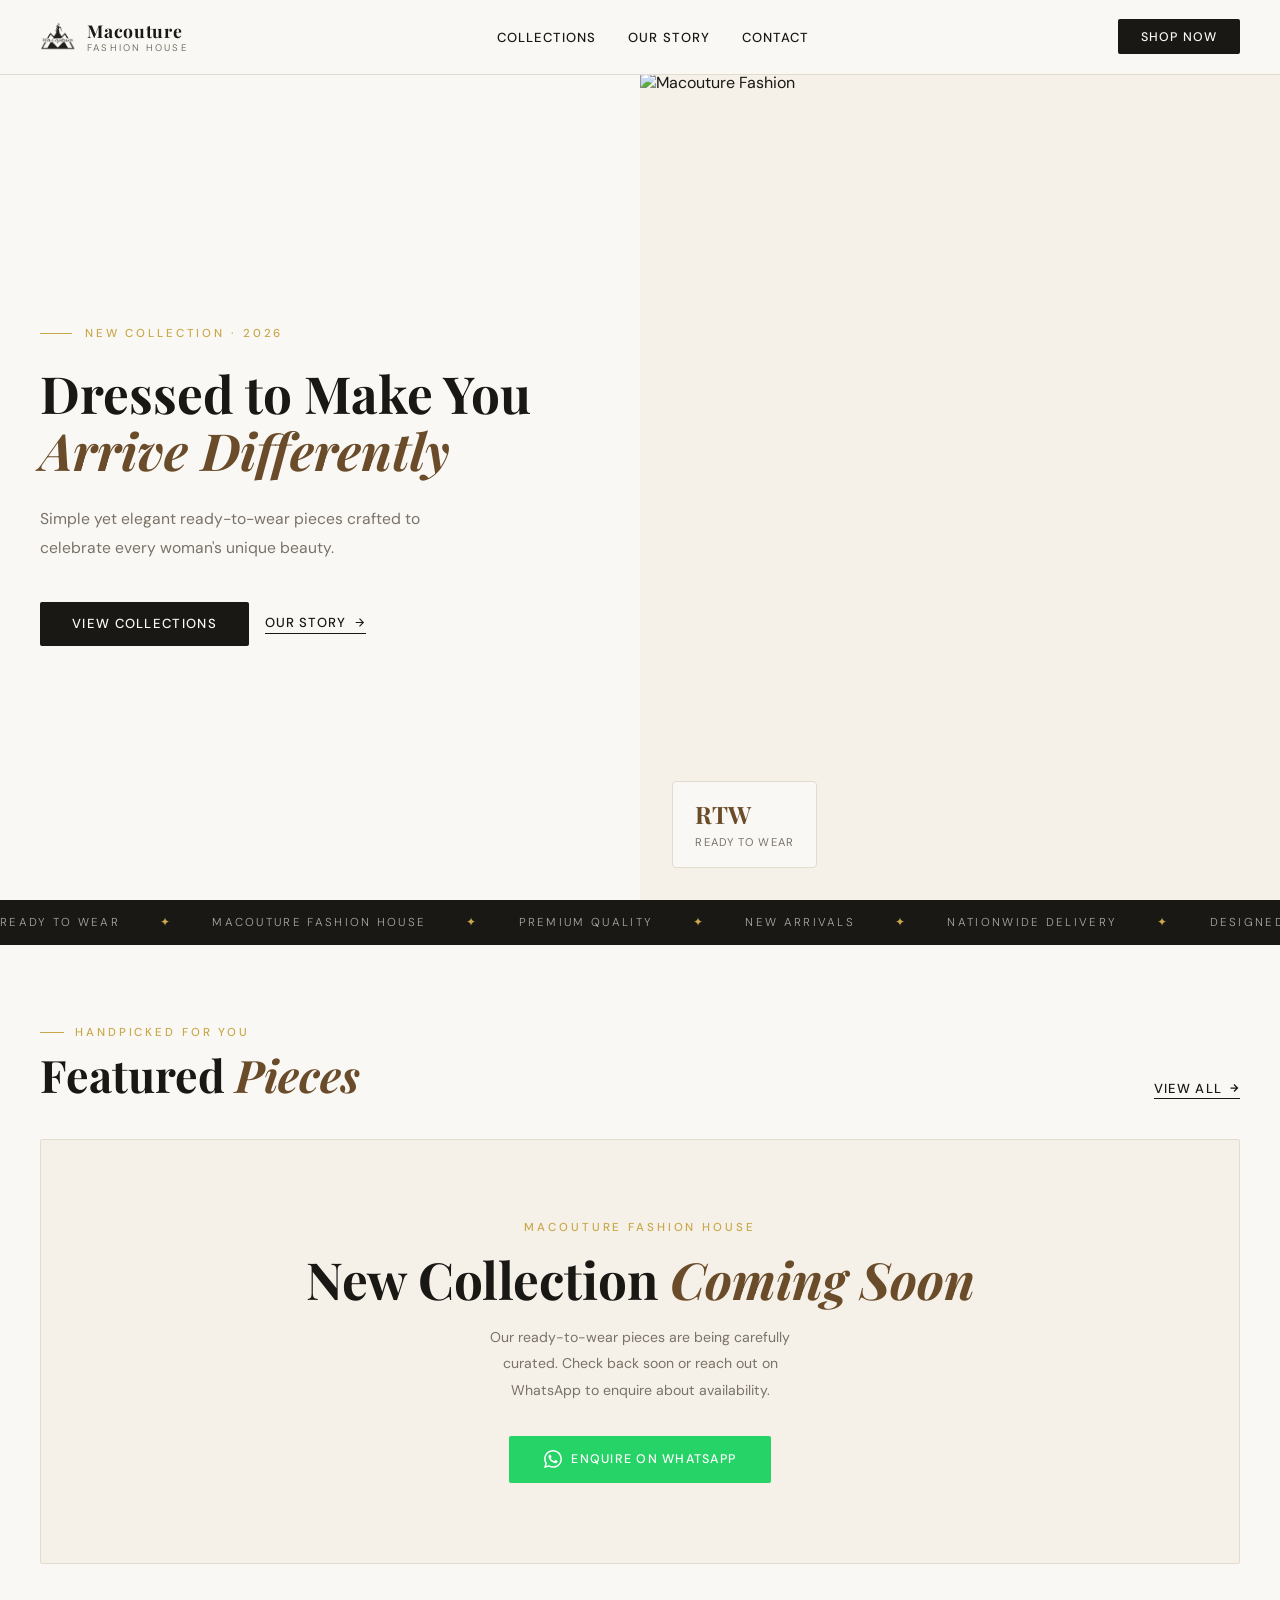
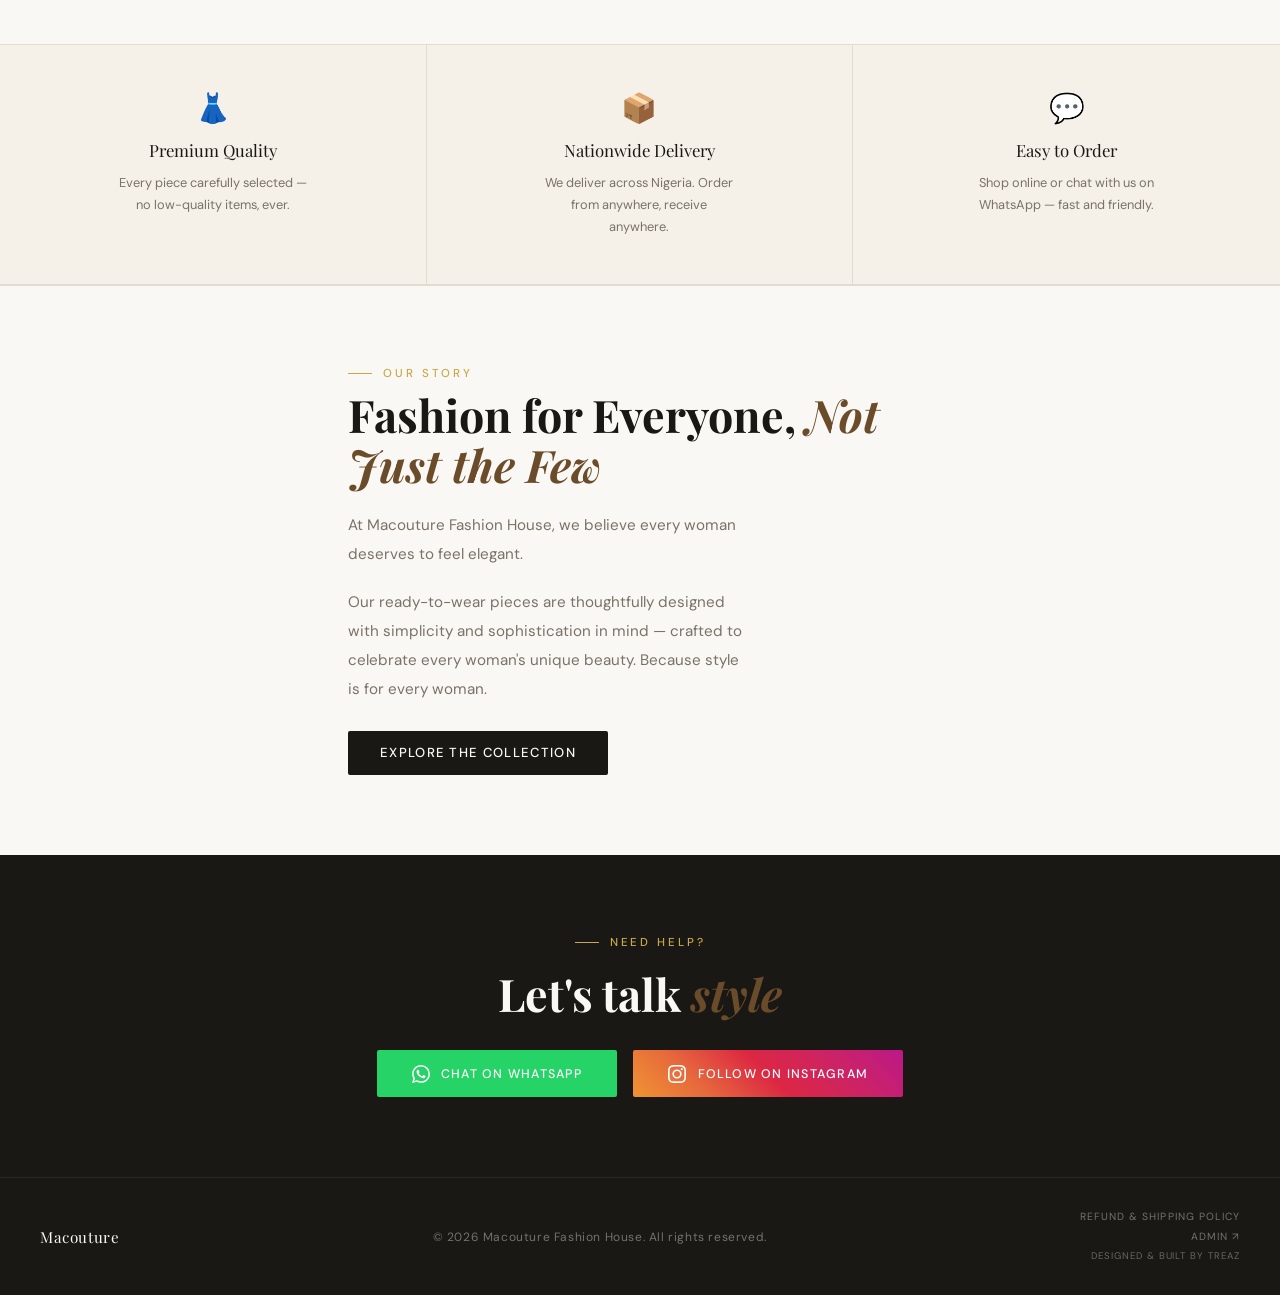
==== commit 56109868: "Update print statement from 'Hello' to 'Goodbye'" ====
--- a/index.html
+++ b/index.html
@@ -296,6 +296,22 @@
     .coming-soon-box h3 em { font-style: italic; color: var(--brown); }
     .coming-soon-box p { font-size: .88rem; color: var(--muted); max-width: 340px; line-height: 1.9; margin-bottom: 2rem; }
 
+    /* POLICY PAGE */
+    .policy-wrap { max-width: 720px; margin: 0 auto; padding: 7rem 2rem 5rem; }
+    .policy-header { margin-bottom: 3rem; border-bottom: 1px solid var(--border); padding-bottom: 2rem; }
+    .policy-header h1 { font-family: var(--fd); font-size: clamp(2rem, 4vw, 2.8rem); font-weight: 700; margin-top: .6rem; }
+    .policy-section { margin-bottom: 2.5rem; }
+    .policy-section h2 { font-family: var(--fd); font-size: 1.3rem; font-weight: 700; margin-bottom: 1rem; color: var(--charcoal); }
+    .policy-section p, .policy-section li { font-size: .92rem; color: var(--muted); line-height: 1.9; margin-bottom: .6rem; }
+    .policy-section ul { padding-left: 1.2rem; }
+    .policy-section li { list-style: disc; }
+    .policy-divider { border: none; border-top: 1px solid var(--border); margin: 2.5rem 0; }
+    .policy-contact-grid { display: grid; grid-template-columns: 1fr 1fr; gap: 1rem; margin-top: 1rem; }
+    .policy-contact-item { background: var(--cream); border: 1.5px solid var(--border); padding: 1.2rem; border-radius: 2px; }
+    .policy-contact-label { font-size: .62rem; letter-spacing: .18em; text-transform: uppercase; color: var(--gold); font-weight: 500; margin-bottom: .3rem; }
+    .policy-contact-value { font-size: .88rem; color: var(--charcoal); font-weight: 500; }
+    @media(max-width:600px) { .policy-contact-grid { grid-template-columns: 1fr; } }
+
     /* ANIMATIONS */
     @keyframes fadeUp { from { opacity: 0; transform: translateY(22px); } to { opacity: 1; transform: translateY(0); } }
     @keyframes spin { to { transform: rotate(360deg); } }
@@ -463,6 +479,7 @@
     <span class="footer-brand" onclick="showPage('home')">Macouture</span>
     <span>© 2026 Macouture Fashion House. All rights reserved.</span>
     <span class="footer-right-group">
+      <span class="footer-admin" onclick="showPage('policy')" style="color:rgba(250,248,244,.4);">Refund &amp; Shipping Policy</span>
       <span class="footer-admin" onclick="showPage('admin-login')">Admin ↗</span>
       <a href="https://www.linkedin.com/in/fancy-treaz-86295325b" target="_blank" rel="noopener" class="footer-treaz-link">Designed &amp; built by Treaz</a>
     </span>
@@ -486,7 +503,10 @@
   <footer class="site-footer" style="margin-top:4rem">
     <span class="footer-brand" onclick="showPage('home')">Macouture</span>
     <span>© 2026 Macouture Fashion House</span>
-    <a href="https://www.linkedin.com/in/fancy-treaz-86295325b" target="_blank" rel="noopener" class="footer-treaz-link">Designed &amp; built by Treaz</a>
+    <span style="display:flex;flex-direction:column;align-items:flex-end;gap:.35rem;">
+      <span class="footer-admin" onclick="showPage('policy')" style="color:rgba(250,248,244,.4);">Refund &amp; Shipping Policy</span>
+      <a href="https://www.linkedin.com/in/fancy-treaz-86295325b" target="_blank" rel="noopener" class="footer-treaz-link">Designed &amp; built by Treaz</a>
+    </span>
   </footer>
 </div>
 
@@ -1298,6 +1318,68 @@
 }
 </script>
 
+<!-- POLICY PAGE -->
+<div class="page" id="page-policy">
+  <div class="policy-wrap">
+    <div class="policy-header">
+      <div class="section-label">Macouture Fashion House</div>
+      <h1>Refund, Shipping &amp; Contact Policy</h1>
+    </div>
+
+    <div class="policy-section">
+      <h2>Refund &amp; Returns</h2>
+      <p>We take pride in the quality and craftsmanship of every piece we create. If there is an issue with your order, we are here to make it right.</p>
+      <ul>
+        <li>Items may be returned within <strong>3 days</strong> of receiving your order.</li>
+        <li>Returns are accepted only in the case of a <strong>wrong item</strong> being delivered.</li>
+        <li>Once the returned item is received and inspected, a replacement will be processed promptly.</li>
+      </ul>
+      <p style="margin-top:.8rem;">To initiate a return, please contact us via WhatsApp or email within the 3-day window with your order details and a photo of the item received.</p>
+    </div>
+
+    <hr class="policy-divider">
+
+    <div class="policy-section">
+      <h2>Shipping &amp; Delivery</h2>
+      <ul>
+        <li>All orders are processed and dispatched within <strong>2–4 working days</strong> after full payment is confirmed.</li>
+        <li>Estimated delivery time is <strong>2–5 working days</strong> depending on your state.</li>
+        <li>Nationwide 🇳🇬 delivery is available. Worldwide delivery is also available at an extra charge.</li>
+        <li><strong>Full payment validates your order.</strong> Orders are not reserved until payment is complete.</li>
+      </ul>
+    </div>
+
+    <hr class="policy-divider">
+
+    <div class="policy-section">
+      <h2>Contact Us</h2>
+      <p>Have a question or need help with your order? Reach out to us through any of the channels below.</p>
+      <div class="policy-contact-grid">
+        <div class="policy-contact-item">
+          <div class="policy-contact-label">Phone / WhatsApp</div>
+          <div class="policy-contact-value">0912 688 0592</div>
+        </div>
+        <div class="policy-contact-item">
+          <div class="policy-contact-label">Email</div>
+          <div class="policy-contact-value">macouturefashion28@gmail.com</div>
+        </div>
+        <div class="policy-contact-item">
+          <div class="policy-contact-label">Address</div>
+          <div class="policy-contact-value">UTC Junction, Nedus Plaza, First Floor, 1st Store</div>
+        </div>
+        <div class="policy-contact-item">
+          <div class="policy-contact-label">Instagram</div>
+          <div class="policy-contact-value"><a href="https://www.instagram.com/macouturefashionhouse?igsh=MWN3eXRpaTl4eXRydQ==" target="_blank" rel="noopener" style="color:var(--brown);">@macouturefashionhouse</a></div>
+        </div>
+      </div>
+    </div>
+
+    <div style="margin-top:3rem;">
+      <button class="btn-outline" onclick="showPage('home')">← Back to Home</button>
+    </div>
+  </div>
+</div>
+
 <!-- SIZE CHART MODAL -->
 <div id="size-guide-modal" style="display:none;position:fixed;inset:0;background:rgba(0,0,0,.55);z-index:9999;align-items:center;justify-content:center;padding:.5rem;">
   <div style="background:#faf8f4;width:100%;border-radius:2px;padding:1.5rem 1rem;position:relative;max-height:95vh;overflow-y:auto;overflow-x:hidden;">
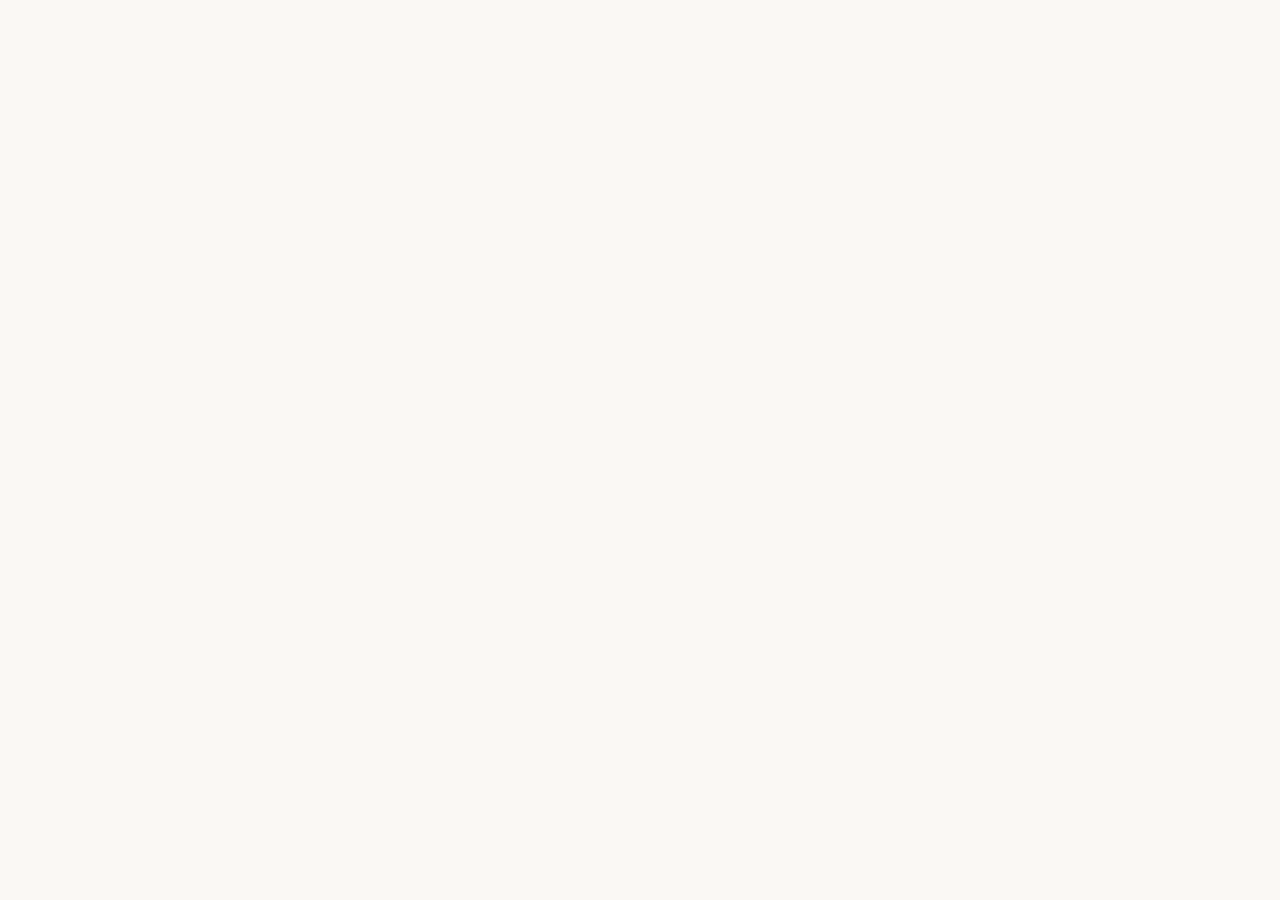
==== commit 97449b4f: "Update print statement from 'Hello' to 'Goodbye'" ====
--- a/index.html
+++ b/index.html
@@ -296,22 +296,6 @@
     .coming-soon-box h3 em { font-style: italic; color: var(--brown); }
     .coming-soon-box p { font-size: .88rem; color: var(--muted); max-width: 340px; line-height: 1.9; margin-bottom: 2rem; }
 
-    /* POLICY PAGE */
-    .policy-wrap { max-width: 720px; margin: 0 auto; padding: 7rem 2rem 5rem; }
-    .policy-header { margin-bottom: 3rem; border-bottom: 1px solid var(--border); padding-bottom: 2rem; }
-    .policy-header h1 { font-family: var(--fd); font-size: clamp(2rem, 4vw, 2.8rem); font-weight: 700; margin-top: .6rem; }
-    .policy-section { margin-bottom: 2.5rem; }
-    .policy-section h2 { font-family: var(--fd); font-size: 1.3rem; font-weight: 700; margin-bottom: 1rem; color: var(--charcoal); }
-    .policy-section p, .policy-section li { font-size: .92rem; color: var(--muted); line-height: 1.9; margin-bottom: .6rem; }
-    .policy-section ul { padding-left: 1.2rem; }
-    .policy-section li { list-style: disc; }
-    .policy-divider { border: none; border-top: 1px solid var(--border); margin: 2.5rem 0; }
-    .policy-contact-grid { display: grid; grid-template-columns: 1fr 1fr; gap: 1rem; margin-top: 1rem; }
-    .policy-contact-item { background: var(--cream); border: 1.5px solid var(--border); padding: 1.2rem; border-radius: 2px; }
-    .policy-contact-label { font-size: .62rem; letter-spacing: .18em; text-transform: uppercase; color: var(--gold); font-weight: 500; margin-bottom: .3rem; }
-    .policy-contact-value { font-size: .88rem; color: var(--charcoal); font-weight: 500; }
-    @media(max-width:600px) { .policy-contact-grid { grid-template-columns: 1fr; } }
-
     /* ANIMATIONS */
     @keyframes fadeUp { from { opacity: 0; transform: translateY(22px); } to { opacity: 1; transform: translateY(0); } }
     @keyframes spin { to { transform: rotate(360deg); } }
@@ -386,1070 +370,4 @@
 <!-- NAV -->
 <nav id="main-nav" style="display:none">
   <div style="display:flex;align-items:center;gap:.7rem;cursor:pointer;" onclick="showPage('home')">
-        <img src="[data-uri]" alt="Macouture" style="height:34px;width:auto;">
-        <span class="nav-brand">Macouture<span>Fashion House</span></span>
-      </div>
-  <ul class="nav-links">
-    <li><a onclick="showPage('collections')">Collections</a></li>
-    <li><a onclick="navScrollTo('story-section')">Our Story</a></li>
-    <li><a onclick="navScrollTo('cta-section')">Contact</a></li>
-  </ul>
-  <span class="nav-cta" onclick="showPage('collections')">Shop Now</span>
-  <div class="nav-burger" onclick="openMobileNav()"><span></span><span></span><span></span></div>
-</nav>
-
-<div id="mobile-nav">
-  <span id="mobile-nav-close" onclick="closeMobileNav()">✕</span>
-  <a onclick="showPage('home');closeMobileNav()">Home</a>
-  <a onclick="showPage('collections');closeMobileNav()">Collections</a>
-  <a onclick="navScrollTo('story-section');closeMobileNav()">Story</a>
-  <a onclick="navScrollTo('cta-section');closeMobileNav()">Contact</a>
-</div>
-
-<div id="toast"></div>
-
-<!-- HOME -->
-<div class="page" id="page-home">
-  <section class="hero">
-    <div class="hero-left">
-      <div class="hero-tag">New Collection · 2026</div>
-      <h1 class="hero-title">Dressed to Make You <em>Arrive Differently</em></h1>
-      <p class="hero-desc">Simple yet elegant ready-to-wear pieces crafted to celebrate every woman's unique beauty.</p>
-      <div class="hero-actions">
-        <button class="btn-primary" onclick="showPage('collections')">View Collections</button>
-        <button class="btn-ghost" onclick="navScrollTo('story-section')">Our Story <svg width="13" height="13" fill="none" stroke="currentColor" stroke-width="2" viewBox="0 0 24 24"><path d="M5 12h14M12 5l7 7-7 7"/></svg></button>
-      </div>
-    </div>
-    <div class="hero-right">
-      <img src="https://images.unsplash.com/photo-1558769132-cb1aea458c5e?w=900&q=80" alt="Macouture Fashion" loading="eager">
-      <div class="hero-badge"><strong>RTW</strong><span>Ready to Wear</span></div>
-    </div>
-  </section>
-
-  <div class="marquee-wrap">
-    <div class="marquee">
-      <span>Ready to Wear</span><span class="dot">✦</span><span>Macouture Fashion House</span><span class="dot">✦</span><span>Premium Quality</span><span class="dot">✦</span><span>New Arrivals</span><span class="dot">✦</span><span>Nationwide Delivery</span><span class="dot">✦</span><span>Designed in Nigeria</span><span class="dot">✦</span><span>Ready to Wear</span><span class="dot">✦</span><span>Macouture Fashion House</span><span class="dot">✦</span><span>Premium Quality</span><span class="dot">✦</span><span>New Arrivals</span><span class="dot">✦</span><span>Nationwide Delivery</span><span class="dot">✦</span><span>Designed in Nigeria</span><span class="dot">✦</span>
-    </div>
-  </div>
-
-  <div class="featured-section">
-    <div class="featured-header">
-      <div><div class="section-label">Handpicked For You</div><h2 class="section-title">Featured <em>Pieces</em></h2></div>
-      <button class="btn-ghost" onclick="showPage('collections')">View All <svg width="12" height="12" fill="none" stroke="currentColor" stroke-width="2.5" viewBox="0 0 24 24"><path d="M5 12h14M12 5l7 7-7 7"/></svg></button>
-    </div>
-    <div class="items-grid" id="home-grid"><div class="full-loader"><div class="loader"></div></div></div>
-  </div>
-
-  <div class="feature-strip">
-    <div class="feature-item"><div class="feature-icon">👗</div><div class="feature-title">Premium Quality</div><div class="feature-desc">Every piece carefully selected — no low-quality items, ever.</div></div>
-    <div class="feature-item"><div class="feature-icon">📦</div><div class="feature-title">Nationwide Delivery</div><div class="feature-desc">We deliver across Nigeria. Order from anywhere, receive anywhere.</div></div>
-    <div class="feature-item"><div class="feature-icon">💬</div><div class="feature-title">Easy to Order</div><div class="feature-desc">Shop online or chat with us on WhatsApp — fast and friendly.</div></div>
-  </div>
-
-  <div id="story-section">
-    <div class="story-section">
-      <div class="story-content" style="max-width:680px;margin:0 auto;">
-        <div class="section-label">Our Story</div>
-        <h2 class="section-title">Fashion for Everyone, <em>Not Just the Few</em></h2>
-        <p class="story-text">At Macouture Fashion House, we believe every woman deserves to feel elegant.</p>
-        <p class="story-text">Our ready-to-wear pieces are thoughtfully designed with simplicity and sophistication in mind — crafted to celebrate every woman's unique beauty. Because style is for every woman.</p>
-        <button class="btn-primary" onclick="showPage('collections')" style="width:max-content;margin-top:.5rem">Explore the Collection</button>
-      </div>
-    </div>
-  </div>
-
-  <div id="cta-section">
-    <div class="cta-section">
-      <div class="section-label">Need Help?</div>
-      <h3 class="section-title">Let's talk <em>style</em></h3>
-      <div style="display:flex;gap:1rem;flex-wrap:wrap;justify-content:center;">
-      <a class="whatsapp-btn" id="whatsapp-link" href="#" target="_blank" rel="noopener">
-        <svg viewBox="0 0 24 24"><path d="M17.472 14.382c-.297-.149-1.758-.867-2.03-.967-.273-.099-.471-.148-.67.15-.197.297-.767.966-.94 1.164-.173.199-.347.223-.644.075-.297-.15-1.255-.463-2.39-1.475-.883-.788-1.48-1.761-1.653-2.059-.173-.297-.018-.458.13-.606.134-.133.298-.347.446-.52.149-.174.198-.298.298-.497.099-.198.05-.371-.025-.52-.075-.149-.669-1.612-.916-2.207-.242-.579-.487-.5-.669-.51-.173-.008-.371-.01-.57-.01-.198 0-.52.074-.792.372-.272.297-1.04 1.016-1.04 2.479 0 1.462 1.065 2.875 1.213 3.074.149.198 2.096 3.2 5.077 4.487.709.306 1.262.489 1.694.625.712.227 1.36.195 1.871.118.571-.085 1.758-.719 2.006-1.413.248-.694.248-1.289.173-1.413-.074-.124-.272-.198-.57-.347m-5.421 7.403h-.004a9.87 9.87 0 01-5.031-1.378l-.361-.214-3.741.982.998-3.648-.235-.374a9.86 9.86 0 01-1.51-5.26c.001-5.45 4.436-9.884 9.888-9.884 2.64 0 5.122 1.03 6.988 2.898a9.825 9.825 0 012.893 6.994c-.003 5.45-4.437 9.884-9.885 9.884m8.413-18.297A11.815 11.815 0 0012.05 0C5.495 0 .16 5.335.157 11.892c0 2.096.547 4.142 1.588 5.945L.057 24l6.305-1.654a11.882 11.882 0 005.683 1.448h.005c6.554 0 11.89-5.335 11.893-11.893a11.821 11.821 0 00-3.48-8.413z"/></svg>
-        Chat on WhatsApp
-      </a>
-      <a href="https://www.instagram.com/macouturefashionhouse?igsh=MWN3eXRpaTl4eXRydQ==" target="_blank" rel="noopener" style="display:inline-flex;align-items:center;gap:.7rem;background:linear-gradient(45deg,#f09433,#e6683c,#dc2743,#cc2366,#bc1888);color:#fff;padding:.9rem 2.2rem;font-size:.78rem;font-weight:500;letter-spacing:.1em;text-transform:uppercase;border-radius:2px;border:none;cursor:pointer;text-decoration:none;">
-        <svg viewBox="0 0 24 24" width="18" height="18" fill="#fff"><path d="M12 2.163c3.204 0 3.584.012 4.85.07 3.252.148 4.771 1.691 4.919 4.919.058 1.265.069 1.645.069 4.849 0 3.205-.012 3.584-.069 4.849-.149 3.225-1.664 4.771-4.919 4.919-1.266.058-1.644.07-4.85.07-3.204 0-3.584-.012-4.849-.07-3.26-.149-4.771-1.699-4.919-4.92-.058-1.265-.07-1.644-.07-4.849 0-3.204.013-3.583.07-4.849.149-3.227 1.664-4.771 4.919-4.919 1.266-.057 1.645-.069 4.849-.069zM12 0C8.741 0 8.333.014 7.053.072 2.695.272.273 2.69.073 7.052.014 8.333 0 8.741 0 12c0 3.259.014 3.668.072 4.948.2 4.358 2.618 6.78 6.98 6.98C8.333 23.986 8.741 24 12 24c3.259 0 3.668-.014 4.948-.072 4.354-.2 6.782-2.618 6.979-6.98.059-1.28.073-1.689.073-4.948 0-3.259-.014-3.667-.072-4.947-.196-4.354-2.617-6.78-6.979-6.98C15.668.014 15.259 0 12 0zm0 5.838a6.162 6.162 0 100 12.324 6.162 6.162 0 000-12.324zM12 16a4 4 0 110-8 4 4 0 010 8zm6.406-11.845a1.44 1.44 0 100 2.881 1.44 1.44 0 000-2.881z"/></svg>
-        Follow on Instagram
-      </a>
-      </div>
-    </div>
-  </div>
-
-  <footer class="site-footer">
-    <span class="footer-brand" onclick="showPage('home')">Macouture</span>
-    <span>© 2026 Macouture Fashion House. All rights reserved.</span>
-    <span class="footer-right-group">
-      <span class="footer-admin" onclick="showPage('policy')" style="color:rgba(250,248,244,.4);">Refund &amp; Shipping Policy</span>
-      <span class="footer-admin" onclick="showPage('admin-login')">Admin ↗</span>
-      <a href="https://www.linkedin.com/in/fancy-treaz-86295325b" target="_blank" rel="noopener" class="footer-treaz-link">Designed &amp; built by Treaz</a>
-    </span>
-  </footer>
-</div>
-
-<!-- COLLECTIONS -->
-<div class="page" id="page-collections">
-  <div class="coll-header">
-    <div class="section-label">Macouture</div>
-    <h1>Ready to <em>Wear</em></h1>
-    <div class="search-wrap">
-      <span class="search-icon">⌕</span>
-      <input type="text" id="search-input" placeholder="Search collections..." oninput="filterItems(this.value)">
-    </div>
-  </div>
-  <div class="coll-body">
-    <p class="coll-count" id="coll-count"></p>
-    <div class="items-grid" id="coll-grid"><div class="full-loader"><div class="loader"></div></div></div>
-  </div>
-  <footer class="site-footer" style="margin-top:4rem">
-    <span class="footer-brand" onclick="showPage('home')">Macouture</span>
-    <span>© 2026 Macouture Fashion House</span>
-    <span style="display:flex;flex-direction:column;align-items:flex-end;gap:.35rem;">
-      <span class="footer-admin" onclick="showPage('policy')" style="color:rgba(250,248,244,.4);">Refund &amp; Shipping Policy</span>
-      <a href="https://www.linkedin.com/in/fancy-treaz-86295325b" target="_blank" rel="noopener" class="footer-treaz-link">Designed &amp; built by Treaz</a>
-    </span>
-  </footer>
-</div>
-
-<!-- ITEM DETAIL -->
-<div class="page" id="page-item">
-  <div class="item-detail-wrap">
-    <div class="detail-images">
-      <div class="main-img"><img id="detail-main-img" src="" alt="Item"></div>
-      <div class="detail-thumbs" id="detail-thumbs"></div>
-    </div>
-    <div class="detail-info">
-      <p class="detail-cat">Ready to Wear · Macouture</p>
-      <h1 class="detail-name" id="detail-name"></h1>
-      <p class="detail-price" id="detail-price"></p>
-      <p class="detail-desc" id="detail-desc"></p>
-      <p id="detail-sizes-note" style="display:none;font-size:.75rem;color:var(--brown);font-weight:500;margin-top:-.8rem;margin-bottom:1.2rem;letter-spacing:.03em;"></p>
-      <button class="btn-ghost" onclick="document.getElementById('size-guide-modal').style.display='flex'" style="margin-bottom:1.2rem;font-size:.75rem;">📏 Size Chart</button>
-      <hr class="detail-divider"><div class="qty-wrap">
-        <span class="qty-label">Quantity</span>
-        <div class="qty-selector">
-          <button class="qty-btn" onclick="changeQty(-1)">−</button>
-          <input class="qty-input" type="number" id="qty-input" value="1" min="1" onchange="updateQtyDisplay()" oninput="updateQtyDisplay()">
-          <button class="qty-btn" onclick="changeQty(1)">＋</button>
-        </div>
-        <p class="stock-info" id="stock-info"></p>
-      </div>
-      <div class="detail-actions">
-        <button class="btn-primary" id="detail-buy-btn" onclick="goCheckout()">Buy Now</button>
-        <button class="out-of-stock-btn" id="out-of-stock-btn" style="display:none">Out of Stock</button>
-        <button class="btn-outline" onclick="showPage('collections')">← Back to Collections</button>
-      </div>
-    </div>
-  </div>
-</div>
-
-<!-- CHECKOUT -->
-<div class="page" id="page-checkout">
-  <div class="checkout-wrap">
-    <div>
-      <p class="checkout-eyebrow">Checkout</p>
-      <h2 class="checkout-title">Your Details</h2>
-      <div class="form-group"><label>Full Name *</label><input type="text" id="co-name" placeholder="Your full name"></div>
-      <div class="form-group"><label>Email Address *</label><input type="email" id="co-email" placeholder="your@email.com"></div>
-      <div class="form-group"><label>Phone Number *</label><input type="tel" id="co-phone" placeholder="+234 800 000 0000"></div>
-      <div class="form-group"><label>Delivery Address *</label><textarea id="co-address" placeholder="Full delivery address — street, city, state"></textarea></div>
-      <div class="form-group"><label>Size *</label><select id="co-size"><option value="">— Select your size —</option></select><span id="size-surcharge-note" style="display:none;font-size:.72rem;color:var(--brown);margin-top:.3rem;font-weight:500;"></span></div>
-      <button class="btn-primary" id="pay-btn" onclick="initiatePayment()" style="width:100%">Proceed to Payment</button>
-      <p class="checkout-secure">🔒 Secured by Paystack · Your information is safe</p>
-    </div>
-    <div>
-      <div class="order-box">
-        <p class="order-box-title">Order Summary</p>
-        <div class="order-row">
-          <div class="order-thumb"><img id="co-img" src="" alt=""></div>
-          <div><p class="order-item-name" id="co-name-display"></p><p class="order-item-price" id="co-price-display"></p></div>
-        </div>
-        <div class="order-qty-row">
-          <span class="order-qty-label">Quantity</span>
-          <span id="co-qty-display">1 piece</span>
-        </div>
-        <div class="order-total-row"><span class="order-total-label">Total</span><span class="order-total-amount" id="co-total"></span></div>
-      </div>
-    </div>
-  </div>
-</div>
-
-<!-- SUCCESS -->
-<div class="page" id="page-success" style="padding:2rem 1rem;max-width:480px;margin:0 auto;width:100%;">
-  <div class="success-check" style="margin-bottom:.8rem;">✓</div>
-  <h2 style="margin-bottom:.4rem;">Order Confirmed!</h2>
-  <p style="color:var(--muted);font-size:.82rem;margin-bottom:1.2rem;">Thank you! We'll reach out via WhatsApp to arrange delivery.</p>
-  <div id="receipt-box" style="border:1px solid var(--border);border-radius:2px;padding:1rem;background:var(--warm-white);text-align:left;margin-bottom:.8rem;">
-    <p style="font-size:.55rem;letter-spacing:.22em;text-transform:uppercase;color:var(--brown);margin-bottom:.2rem;">Macouture Fashion House</p>
-    <h3 style="font-family:var(--fd);font-size:1rem;margin-bottom:.6rem;border-bottom:1px solid var(--border);padding-bottom:.5rem;">Order Receipt</h3>
-    <div id="receipt-content" style="font-size:.78rem;color:var(--charcoal);line-height:1.5;"></div>
-  </div>
-  <p style="font-size:.7rem;color:var(--muted);margin-bottom:.8rem;">📸 Screenshot or download this receipt as proof of payment</p>
-  <div style="display:flex;gap:.6rem;margin-bottom:.6rem;">
-    <button class="btn-primary" onclick="downloadReceipt()" style="flex:1;font-size:.75rem;padding:.7rem;">⬇ Download Receipt</button>
-    <button class="btn-outline" onclick="showPage('collections')" style="flex:1;font-size:.75rem;padding:.7rem;">Continue Shopping</button>
-  </div>
-</div>
-
-<!-- ADMIN LOGIN -->
-<div class="page" id="page-admin-login">
-  <div class="admin-login-wrap">
-    <div class="admin-login-box">
-      <p class="admin-login-brand">Macouture</p>
-      <p class="admin-login-sub">Admin Portal</p>
-      <h2 class="admin-login-title">Sign In</h2>
-      <div class="login-error" id="login-error"></div>
-      <div class="form-group"><label>Email</label><input type="email" id="admin-email" placeholder="admin@macouture.com"></div>
-      <div class="form-group"><label>Password</label><input type="password" id="admin-pass" placeholder="••••••••" onkeydown="if(event.key==='Enter')doLogin()"></div>
-      <button class="btn-primary" id="login-btn" onclick="doLogin()" style="width:100%">Sign In</button>
-      <p class="admin-back" onclick="showPage('home')"><span>← Back to website</span></p>
-    </div>
-  </div>
-</div>
-
-<!-- ADMIN DASHBOARD -->
-<div class="page" id="page-admin-dashboard">
-  <div class="admin-layout">
-    <!-- Mobile Admin Nav (shown only on mobile) -->
-    <div class="mobile-admin-nav" id="mobile-admin-nav" style="display:none">
-      <div class="mobile-admin-top">
-        <div class="mobile-admin-brand">Macouture <span>Admin Dashboard</span></div>
-        <div class="mobile-admin-actions">
-          <button onclick="showPage('home')" style="font-size:.62rem;letter-spacing:.08em;text-transform:uppercase;padding:.45rem .8rem;background:rgba(201,168,76,.15);color:var(--gold);border:1px solid rgba(201,168,76,.3);border-radius:2px;cursor:pointer;">← Website</button>
-          <button onclick="doLogout()" style="font-size:.62rem;letter-spacing:.08em;text-transform:uppercase;padding:.45rem .8rem;color:rgba(250,248,244,.5);border:1px solid rgba(255,255,255,.15);border-radius:2px;cursor:pointer;">Sign Out</button>
-        </div>
-      </div>
-      <div class="mobile-admin-tabs">
-        <div class="mobile-admin-tab active" id="manav-upload" onclick="switchTab('upload');updateMobileAdminNav('upload')">＋ Upload</div>
-        <div class="mobile-admin-tab" id="manav-collections" onclick="switchTab('collections');updateMobileAdminNav('collections')">◈ Collections</div>
-        <div class="mobile-admin-tab" id="manav-orders" onclick="switchTab('orders');updateMobileAdminNav('orders')">◎ Orders</div>
-      </div>
-    </div>
-    <aside class="admin-sidebar">
-      <p class="admin-side-brand">Macouture</p>
-      <p class="admin-side-sub">Admin Dashboard</p>
-      <div class="admin-nav-item active" id="anav-upload" onclick="switchTab('upload')"><span class="nav-icon">＋</span> Upload Item</div>
-      <div class="admin-nav-item" id="anav-collections" onclick="switchTab('collections')"><span class="nav-icon">◈</span> Collections</div>
-      <div class="admin-nav-item" id="anav-orders" onclick="switchTab('orders')"><span class="nav-icon">◎</span> Orders</div>
-      <div class="admin-sidebar-footer">
-        <button onclick="showPage('home')" style="width:100%;font-size:.72rem;letter-spacing:.08em;text-transform:uppercase;padding:.65rem;margin-bottom:.5rem;background:rgba(201,168,76,.12);color:var(--gold);border:1px solid rgba(201,168,76,.3);border-radius:2px;cursor:pointer;">← Back to Website</button>
-        <button class="btn-outline" onclick="doLogout()" style="width:100%;font-size:.72rem;color:rgba(250,248,244,.6);border-color:rgba(255,255,255,.2)">Sign Out</button>
-      </div>
-    </aside>
-    <main class="admin-main">
-      <div class="admin-tab active" id="tab-upload">
-        <h2 class="admin-tab-title">Upload New Item</h2>
-        <p class="admin-tab-sub">Add a new piece to your collection</p>
-        <div class="upload-grid">
-          <div>
-            <label style="display:block;font-size:.62rem;letter-spacing:.18em;text-transform:uppercase;color:var(--muted);margin-bottom:.5rem;font-weight:500">Main Photo *</label>
-            <div class="upload-drop" id="main-drop" onclick="document.getElementById('main-file').click()">
-              <div class="upload-placeholder"><span>📷</span><p>Click to upload</p></div>
-            </div>
-            <input type="file" id="main-file" accept="image/*" onchange="onMainPhoto(this)">
-            <label style="display:block;font-size:.62rem;letter-spacing:.18em;text-transform:uppercase;color:var(--muted);margin-top:1.2rem;margin-bottom:.5rem;font-weight:500">Extra Photos (Optional)</label>
-            <div class="extra-preview" id="extra-preview">
-              <div class="extra-preview-add" onclick="document.getElementById('extra-file').click()">+</div>
-            </div>
-            <input type="file" id="extra-file" accept="image/*" multiple onchange="onExtraPhotos(this)">
-          </div>
-          <div>
-            <div class="form-group"><label>Item Name *</label><input type="text" id="up-name" placeholder="e.g. Midnight Satin Gown"></div>
-            <div class="form-group"><label>Price (₦) *</label><input type="number" id="up-price" placeholder="e.g. 45000"></div>
-            <div class="form-group"><label>Stock Quantity *</label><input type="number" id="up-stock" placeholder="e.g. 10" min="1"></div>
-            <div class="form-group"><label>Available Sizes</label><input type="text" id="up-sizes" placeholder="e.g. 6, 8, 10, 12 — leave blank for all sizes"></div>
-            <div class="form-group"><label>Description</label><textarea id="up-desc" placeholder="Brief description of the piece..."></textarea></div>
-            <div class="upload-progress" id="up-progress">
-              <p class="progress-text" id="up-progress-text">Uploading...</p>
-              <div class="progress-bar"><div class="progress-fill" id="up-progress-fill"></div></div>
-            </div>
-            <button class="btn-gold" id="up-btn" onclick="doUpload()" style="width:100%;margin-top:1.2rem">Publish Item</button>
-          </div>
-        </div>
-      </div>
-      <div class="admin-tab" id="tab-collections">
-        <h2 class="admin-tab-title">Manage Collections</h2>
-        <p class="admin-tab-sub">Edit or remove items from your store</p>
-        <div class="admin-items-grid" id="admin-grid"><div class="full-loader"><div class="loader"></div></div></div>
-      </div>
-      <div class="admin-tab" id="tab-orders">
-        <h2 class="admin-tab-title">Orders</h2>
-        <p class="admin-tab-sub">Customer orders and payments</p>
-        <div class="admin-stats">
-          <div class="admin-stat"><p class="admin-stat-label">Total Orders</p><p class="admin-stat-value" id="stat-orders">—</p></div>
-          <div class="admin-stat"><p class="admin-stat-label">Total Revenue</p><p class="admin-stat-value" id="stat-revenue">—</p></div>
-          <div class="admin-stat"><p class="admin-stat-label">Items Listed</p><p class="admin-stat-value" id="stat-items">—</p></div>
-        </div>
-        <div id="orders-wrap"><div class="full-loader"><div class="loader"></div></div></div>
-      </div>
-    </main>
-  </div>
-</div>
-
-<div id="edit-modal">
-  <div class="modal-box">
-    <h3 class="modal-title">Edit Item</h3>
-    <input type="hidden" id="edit-id">
-    <div class="form-group"><label>Item Name</label><input type="text" id="edit-name"></div>
-    <div class="form-group"><label>Price (₦)</label><input type="number" id="edit-price"></div>
-    <div class="form-group"><label>Stock Quantity</label><input type="number" id="edit-stock" min="0"></div>
-    <div class="form-group"><label>Available Sizes</label><input type="text" id="edit-sizes" placeholder="e.g. 6, 8, 10, 12 — leave blank for all sizes"></div>
-    <div class="form-group"><label>Description</label><textarea id="edit-desc"></textarea></div>
-    <div class="modal-actions">
-      <button class="btn-gold" onclick="saveEdit()" style="flex:1">Save Changes</button>
-      <button class="btn-outline" onclick="closeEdit()" style="flex:1">Cancel</button>
-    </div>
-  </div>
-</div>
-
-<script src="https://www.gstatic.com/firebasejs/10.7.1/firebase-app-compat.js"></script>
-<script src="https://www.gstatic.com/firebasejs/10.7.1/firebase-auth-compat.js"></script>
-<script src="https://www.gstatic.com/firebasejs/10.7.1/firebase-firestore-compat.js"></script>
-
-
-<script>
-const FIREBASE_CONFIG = { apiKey:"AIzaSyBHj1O7hvCmS3DYbl54Q7B3rFVbyfukQlA", authDomain:"macouture-fashion.firebaseapp.com", projectId:"macouture-fashion", storageBucket:"macouture-fashion.firebasestorage.app", messagingSenderId:"502937686499", appId:"1:502937686499:web:916df3a3facc66384850d6" };
-const PAYSTACK_KEY         = "pk_test_4217c68b64e18c413b853a0aefbae01e695b646a";
-const CLOUDINARY_CLOUD_NAME  = "dumatsfyt";
-const CLOUDINARY_UPLOAD_PRESET = "macouture_uploads";
-const WHATSAPP_NUMBER = "2349126880592";
-
-let auth, db;
-try {
-  firebase.initializeApp(FIREBASE_CONFIG);
-  auth = firebase.auth();
-  db   = firebase.firestore();
-} catch(e) {
-  console.error('Firebase init error:', e);
-}
-let allItems = [], currentItem = null, currentQty = 1, mainFile = null, extraFiles = [];
-const IS_DEMO = FIREBASE_CONFIG.apiKey === 'YOUR_API_KEY';
-
-function comingSoonHTML() {
-  return `<div class="coming-soon-box">
-    <div class="cs-label">Macouture Fashion House</div>
-    <h3>New Collection <em>Coming Soon</em></h3>
-    <p>Our ready-to-wear pieces are being carefully curated. Check back soon or reach out on WhatsApp to enquire about availability.</p>
-    <a class="whatsapp-btn" href="https://wa.me/${WHATSAPP_NUMBER}" target="_blank" rel="noopener" style="display:inline-flex;align-items:center;gap:.6rem">
-      <svg width="17" height="17" viewBox="0 0 24 24" fill="white"><path d="M17.472 14.382c-.297-.149-1.758-.867-2.03-.967-.273-.099-.471-.148-.67.15-.197.297-.767.966-.94 1.164-.173.199-.347.223-.644.075-.297-.15-1.255-.463-2.39-1.475-.883-.788-1.48-1.761-1.653-2.059-.173-.297-.018-.458.13-.606.134-.133.298-.347.446-.52.149-.174.198-.298.298-.497.099-.198.05-.371-.025-.52-.075-.149-.669-1.612-.916-2.207-.242-.579-.487-.5-.669-.51-.173-.008-.371-.01-.57-.01-.198 0-.52.074-.792.372-.272.297-1.04 1.016-1.04 2.479 0 1.462 1.065 2.875 1.213 3.074.149.198 2.096 3.2 5.077 4.487.709.306 1.262.489 1.694.625.712.227 1.36.195 1.871.118.571-.085 1.758-.719 2.006-1.413.248-.694.248-1.289.173-1.413-.074-.124-.272-.198-.57-.347m-5.421 7.403h-.004a9.87 9.87 0 01-5.031-1.378l-.361-.214-3.741.982.998-3.648-.235-.374a9.86 9.86 0 01-1.51-5.26c.001-5.45 4.436-9.884 9.888-9.884 2.64 0 5.122 1.03 6.988 2.898a9.825 9.825 0 012.893 6.994c-.003 5.45-4.437 9.884-9.885 9.884m8.413-18.297A11.815 11.815 0 0012.05 0C5.495 0 .16 5.335.157 11.892c0 2.096.547 4.142 1.588 5.945L.057 24l6.305-1.654a11.882 11.882 0 005.683 1.448h.005c6.554 0 11.89-5.335 11.893-11.893a11.821 11.821 0 00-3.48-8.413z"/></svg>
-      Enquire on WhatsApp
-    </a>
-  </div>`;
-}
-
-function showPage(id, pushState=true) {
-  document.querySelectorAll('.page').forEach(p => p.classList.remove('active'));
-  document.getElementById('page-' + id).classList.add('active');
-  const pub = ['home','collections','item','checkout','success'];
-  document.getElementById('main-nav').style.display = pub.includes(id) ? 'flex' : 'none';
-  window.scrollTo(0,0);
-  if (id==='home') loadFeatured();
-  if (id==='collections') loadCollections();
-  if (id==='admin-dashboard') { loadAdminItems(); loadOrders(); handleAdminNavVisibility(); }
-  // Push to browser history so back button works
-  const noHistory = ['admin-login','admin-dashboard','checkout','success'];
-  if (pushState && !noHistory.includes(id)) {
-    history.pushState({ page: id, itemId: currentItem ? currentItem.id : null }, '', '#' + id);
-  }
-}
-
-// Handle browser back/forward button
-window.addEventListener('popstate', function(e) {
-  if (e.state && e.state.page) {
-    const pg = e.state.page;
-    if (pg === 'item' && e.state.itemId) {
-      // Re-open the item without pushing new history
-      db.collection('items').doc(e.state.itemId).get().then(doc => {
-        if (doc.exists) { openItem(doc.id, false); }
-        else { showPage('collections', false); }
-      }).catch(() => showPage('collections', false));
-    } else {
-      showPage(pg, false);
-    }
-  } else {
-    showPage('home', false);
-  }
-});
-function navScrollTo(sid) {
-  if (!document.getElementById('page-home').classList.contains('active')) { showPage('home'); setTimeout(()=>scrollToEl(sid),350); } else scrollToEl(sid);
-}
-function scrollToEl(id) { const el=document.getElementById(id); if(el) el.scrollIntoView({behavior:'smooth'}); }
-function openMobileNav() { document.getElementById('mobile-nav').classList.add('open'); }
-function closeMobileNav() { document.getElementById('mobile-nav').classList.remove('open'); }
-function toast(msg,type='success') { const t=document.getElementById('toast'); t.textContent=msg; t.className=`show ${type}`; clearTimeout(t._timer); t._timer=setTimeout(()=>t.className='',3200); }
-function formatNGN(a) { return '₦'+Number(a).toLocaleString('en-NG'); }
-function escHtml(s) { return String(s).replace(/&/g,'&amp;').replace(/</g,'&lt;').replace(/>/g,'&gt;').replace(/"/g,'&quot;'); }
-function itemCardHTML(item) {
-  return `<div class="item-card" onclick="openItem('${item.id}')">
-    <div class="item-card-img"><img src="${item.mainPhoto}" alt="${escHtml(item.name)}" loading="lazy"><div class="item-card-overlay"><span>View Item</span></div></div>
-    <p class="item-card-name">${escHtml(item.name)}</p><p class="item-card-price">${formatNGN(item.price)}</p>
-  </div>`;
-}
-
-async function loadFeatured() {
-  const g = document.getElementById('home-grid');
-  if (IS_DEMO || !db) { g.innerHTML = comingSoonHTML(); return; }
-  g.innerHTML = '<div class="full-loader"><div class="loader"></div></div>';
-  try {
-    const snap = await db.collection('items').orderBy('createdAt','desc').limit(4).get();
-    if (snap.empty) { g.innerHTML = comingSoonHTML(); return; }
-    allItems = snap.docs.map(d=>({id:d.id,...d.data()}));
-    g.innerHTML = allItems.map(itemCardHTML).join('');
-  } catch(e) { console.error('Firestore error:', e); g.innerHTML = comingSoonHTML(); }
-}
-async function loadCollections() {
-  const g = document.getElementById('coll-grid');
-  document.getElementById('search-input').value = '';
-  if (IS_DEMO || !db) { g.innerHTML = comingSoonHTML(); document.getElementById('coll-count').textContent=''; return; }
-  g.innerHTML = '<div class="full-loader"><div class="loader"></div></div>';
-  try {
-    const snap = await db.collection('items').orderBy('createdAt','desc').get();
-    allItems = snap.docs.map(d=>({id:d.id,...d.data()}));
-    renderGrid(allItems);
-  } catch(e) { console.error('Firestore error:', e); g.innerHTML = comingSoonHTML(); document.getElementById('coll-count').textContent=''; }
-}
-function renderGrid(items) {
-  const g = document.getElementById('coll-grid'), c = document.getElementById('coll-count');
-  c.textContent = `${items.length} piece${items.length!==1?'s':''}`;
-  if (!items.length) { g.innerHTML = '<div class="empty-state"><h3>Nothing found</h3><p>Try a different search.</p></div>'; return; }
-  g.innerHTML = items.map(itemCardHTML).join('');
-}
-function filterItems(q) {
-  const t=q.toLowerCase();
-  renderGrid(allItems.filter(i=>i.name.toLowerCase().includes(t)||(i.description&&i.description.toLowerCase().includes(t))));
-}
-async function openItem(id, pushHistory=true) {
-  let item = allItems.find(i=>i.id===id);
-  if (!item) { try { const d=await db.collection('items').doc(id).get(); if(!d.exists)return; item={id:d.id,...d.data()}; } catch(e){return;} }
-  currentItem = item; currentQty = 1; var qInput = document.getElementById('qty-input'); if(qInput) qInput.value = 1;
-  document.getElementById('detail-main-img').src = item.mainPhoto;
-  document.getElementById('detail-name').textContent = item.name;
-  document.getElementById('detail-price').textContent = formatNGN(item.price);
-  document.getElementById('detail-desc').textContent = item.description||'A beautiful ready-to-wear piece from Macouture Fashion House.';
-  var sizesNote = document.getElementById('detail-sizes-note');
-  if (item.availSizes && item.availSizes.length > 0) {
-    sizesNote.textContent = 'Available in sizes: ' + item.availSizes.join(', ');
-    sizesNote.style.display = 'block';
-  } else {
-    sizesNote.style.display = 'none';
-  }
-  const photos = [item.mainPhoto,...(item.extraPhotos||[])];
-  document.getElementById('detail-thumbs').innerHTML = photos.map((p,i)=>`<div class="thumb-item ${i===0?'active':''}" onclick="switchThumb(this,'${p}')"><img src="${p}" alt=""></div>`).join('');
-  showPage('item', pushHistory);
-}
-function switchThumb(el,url) { document.getElementById('detail-main-img').src=url; document.querySelectorAll('.thumb-item').forEach(t=>t.classList.remove('active')); el.classList.add('active'); }
-
-function changeQty(delta) {
-  var input = document.getElementById('qty-input');
-  var stock = currentItem ? (currentItem.stock || 0) : 1;
-  var newVal = (parseInt(input.value) || 1) + delta;
-  if (newVal < 1) newVal = 1;
-  if (newVal > stock) {
-    toast('Only ' + stock + ' pieces available', 'error');
-    newVal = stock;
-  }
-  input.value = newVal;
-  currentQty = newVal;
-  updateQtyDisplay();
-}
-
-function updateQtyDisplay() {
-  currentQty = parseInt(document.getElementById('qty-input').value) || 1;
-  var stock = currentItem ? (currentItem.stock || 0) : 1;
-  if (currentQty > stock) {
-    currentQty = stock;
-    document.getElementById('qty-input').value = stock;
-  }
-  if (currentQty < 1) {
-    currentQty = 1;
-    document.getElementById('qty-input').value = 1;
-  }
-  if (currentItem) {
-    document.getElementById('detail-price').textContent = formatNGN(currentItem.price * currentQty);
-  }
-  // Update order summary if on checkout page
-  var qtyDisplay = document.getElementById('co-qty-display');
-  var totalDisplay = document.getElementById('co-total');
-  if (qtyDisplay) qtyDisplay.textContent = currentQty + (currentQty === 1 ? ' piece' : ' pieces');
-  if (totalDisplay && currentItem) totalDisplay.textContent = formatNGN(currentItem.price * currentQty + getSizePrice());
-}
-
-var SIZE_SURCHARGE = 3000;
-var SURCHARGE_SIZES = ['18','20','22','24'];
-function getSizePrice() {
-  var size = document.getElementById('co-size').value;
-  return SURCHARGE_SIZES.includes(size) ? SIZE_SURCHARGE * currentQty : 0;
-}
-function updateCheckoutTotal() {
-  if (!currentItem) return;
-  var base = currentItem.price * currentQty;
-  var extra = getSizePrice();
-  document.getElementById('co-total').textContent = formatNGN(base + extra);
-  var surchargeEl = document.getElementById('size-surcharge-note');
-  if (surchargeEl) {
-    surchargeEl.textContent = extra > 0 ? '+ ₦3,000 for size ' + document.getElementById('co-size').value : '';
-    surchargeEl.style.display = extra > 0 ? 'block' : 'none';
-  }
-}
-function goCheckout() {
-  if (!currentItem) return;
-  document.getElementById('co-img').src = currentItem.mainPhoto;
-  document.getElementById('co-name-display').textContent = currentItem.name;
-  document.getElementById('co-price-display').textContent = formatNGN(currentItem.price);
-  document.getElementById('co-qty-display').textContent = currentQty + (currentQty === 1 ? ' piece' : ' pieces');
-  // Populate size dropdown based on item's availSizes
-  var allSizes = ['6','8','10','12','14','16','18','20','22','24'];
-  var avail = (currentItem.availSizes && currentItem.availSizes.length > 0) ? currentItem.availSizes : allSizes;
-  var sizeSelect = document.getElementById('co-size');
-  sizeSelect.innerHTML = '<option value="">— Select your size —</option>';
-  avail.forEach(function(s){ sizeSelect.innerHTML += '<option value="'+s+'">'+s+(SURCHARGE_SIZES.includes(s)?' (+₦3,000)':'')+'</option>'; });
-  sizeSelect.onchange = updateCheckoutTotal;
-  document.getElementById('co-total').textContent = formatNGN(currentItem.price * currentQty);
-  ['co-name','co-email','co-phone','co-address'].forEach(id=>document.getElementById(id).value='');
-  showPage('checkout');
-}
-function initiatePayment() {
-  const name=document.getElementById('co-name').value.trim(), email=document.getElementById('co-email').value.trim(), phone=document.getElementById('co-phone').value.trim(), address=document.getElementById('co-address').value.trim(), size=document.getElementById('co-size').value;
-  if (!name||!email||!phone||!address||!size) { toast('Please fill in all fields including your size.','error'); return; }
-  if (!email.includes('@')) { toast('Please enter a valid email.','error'); return; }
-  const btn=document.getElementById('pay-btn'); btn.disabled=true; btn.innerHTML='<div class="loader loader-sm" style="margin:0 auto"></div>';
-  function tryOpen() {
-    if (typeof PaystackPop === 'undefined') {
-      setTimeout(tryOpen, 300);
-      return;
-    }
-    try {
-      const handler = PaystackPop.setup({ key:PAYSTACK_KEY, email, amount:(currentItem.price*currentQty+getSizePrice())*100, currency:'NGN', ref:'MCT-'+Date.now(),
-        metadata:{custom_fields:[{display_name:'Customer Name',variable_name:'customer_name',value:name},{display_name:'Phone',variable_name:'phone',value:phone},{display_name:'Address',variable_name:'address',value:address},{display_name:'Item',variable_name:'item',value:currentItem.name}]},
-        callback:function(res){btn.disabled=false;btn.textContent='Proceed to Payment';saveOrder(res.reference,name,email,phone,address,size);},
-        onClose:function(){btn.disabled=false;btn.textContent='Proceed to Payment';}
-      });
-      handler.openIframe();
-    } catch(e) {
-      btn.disabled=false; btn.textContent='Proceed to Payment';
-      toast('Error: ' + (e.message || JSON.stringify(e)), 'error');
-      console.error('Paystack error:', e);
-    }
-  }
-  setTimeout(tryOpen, 400);
-}
-function downloadReceipt() {
-  var content = document.getElementById('receipt-content');
-  if (!content) return;
-  // Build clean canvas receipt
-  var canvas = document.createElement('canvas');
-  var scale = 2;
-  canvas.width = 360 * scale;
-  var ctx = canvas.getContext('2d');
-  ctx.scale(scale, scale);
-  // Parse rows from receipt content
-  var rows = [];
-  content.querySelectorAll('div').forEach(function(div){
-    var spans = div.querySelectorAll('span');
-    if (spans.length === 2) rows.push([spans[0].textContent, spans[1].textContent]);
-    else if (div.textContent.includes('PAID')) rows.push(['Status', '✓ PAID']);
-  });
-  var lineH = 26, padX = 20, headerH = 90, footerH = 30;
-  var totalH = headerH + rows.length * lineH + footerH + 20;
-  canvas.height = totalH * scale;
-  ctx.scale(scale, scale);
-  // Background
-  ctx.fillStyle = '#faf8f4';
-  ctx.fillRect(0, 0, 360, totalH);
-  // Header
-  ctx.fillStyle = '#c9a96e';
-  ctx.font = '600 9px sans-serif';
-  ctx.letterSpacing = '3px';
-  ctx.fillText('MACOUTURE FASHION HOUSE', padX, 28);
-  ctx.fillStyle = '#2c2c2c';
-  ctx.font = 'bold 18px Georgia, serif';
-  ctx.fillText('Order Receipt', padX, 52);
-  // Divider
-  ctx.strokeStyle = '#e8e4dc';
-  ctx.lineWidth = 1;
-  ctx.beginPath(); ctx.moveTo(padX, 62); ctx.lineTo(340, 62); ctx.stroke();
-  // Rows
-  var y = headerH;
-  rows.forEach(function(row, i){
-    if (i % 2 === 0) { ctx.fillStyle = '#f5f2ec'; ctx.fillRect(0, y-18, 360, lineH); }
-    ctx.fillStyle = '#888';
-    ctx.font = '11px sans-serif';
-    ctx.fillText(row[0], padX, y);
-    ctx.fillStyle = row[0]==='Status' ? '#2ecc71' : '#2c2c2c';
-    ctx.font = row[0]==='Status' ? 'bold 11px sans-serif' : '11px sans-serif';
-    // Right align value
-    var val = row[1];
-    var valW = ctx.measureText(val).width;
-    ctx.fillText(val, 340 - valW, y);
-    y += lineH;
-  });
-  // Footer
-  ctx.strokeStyle = '#e8e4dc';
-  ctx.beginPath(); ctx.moveTo(padX, y+6); ctx.lineTo(340, y+6); ctx.stroke();
-  ctx.fillStyle = '#aaa';
-  ctx.font = '9px sans-serif';
-  ctx.fillText('Macouture Fashion House — Keep this as proof of payment', padX, y+20);
-  // Download
-  var a = document.createElement('a');
-  a.download = 'Macouture-Receipt.png';
-  a.href = canvas.toDataURL('image/png');
-  a.click();
-}
-async function saveOrder(ref,name,email,phone,address,size) {
-  try {
-    await db.collection('orders').add({
-      reference: ref, customerName: name, customerEmail: email,
-      customerPhone: phone, deliveryAddress: address, size: size,
-      itemId: currentItem.id, itemName: currentItem.name,
-      itemPhoto: currentItem.mainPhoto,
-      pricePerItem: currentItem.price,
-      quantity: currentQty,
-      amount: currentItem.price * currentQty + getSizePrice(), surcharge: getSizePrice(),
-      status: 'paid',
-      createdAt: firebase.firestore.FieldValue.serverTimestamp()
-    });
-    try {
-      var itemRef = db.collection('items').doc(currentItem.id);
-      var itemDoc = await itemRef.get();
-      if (itemDoc.exists) {
-        var newStock = Math.max(0, (itemDoc.data().stock || 0) - currentQty);
-        await itemRef.update({ stock: newStock });
-      }
-    } catch(stockErr) { console.warn('Stock update failed:', stockErr); }
-    // Populate receipt
-    try {
-      var receiptEl = document.getElementById('receipt-content');
-      var now = new Date();
-      var dateStr = now.toLocaleDateString('en-NG',{day:'numeric',month:'short',year:'numeric'});
-      var timeStr = now.toLocaleTimeString('en-NG',{hour:'2-digit',minute:'2-digit'});
-      if (receiptEl) {
-        var row = function(label,val){ return '<div style="display:flex;justify-content:space-between;padding:.25rem 0;border-bottom:1px solid #f0ece4;"><span style="color:var(--muted);font-size:.72rem;">'+label+'</span><span style="font-weight:500;font-size:.72rem;text-align:right;max-width:60%;">'+val+'</span></div>'; };
-        receiptEl.innerHTML =
-          row('Reference', ref) +
-          row('Date & Time', dateStr + ' · ' + timeStr) +
-          row('Item', escHtml(currentItem.name)) +
-          row('Size', escHtml(size)) +
-          row('Qty', currentQty) +
-          (getSizePrice()>0?row('Size Surcharge','+'+formatNGN(getSizePrice())):'') +
-          row('Total', formatNGN(currentItem.price * currentQty + getSizePrice())) +
-          row('Name', escHtml(name)) +
-          row('Phone', escHtml(phone)) +
-          row('Address', escHtml(address)) +
-          '<div style="padding:.4rem 0;margin-top:.2rem;"><span style="color:var(--muted);font-size:.72rem;">Status</span> <span style="color:var(--success);font-weight:700;font-size:.78rem;float:right;">✓ PAID</span></div>';
-      }
-    } catch(receiptErr) { console.warn('Receipt error:', receiptErr); }
-    showPage('success');
-  } catch(e) {
-    console.error('saveOrder error:', e);
-    toast('Payment received but order could not be saved. Screenshot this.', 'error');
-    showPage('success');
-  }
-}
-async function doLogin() {
-  const email=document.getElementById('admin-email').value.trim(), pass=document.getElementById('admin-pass').value;
-  const btn=document.getElementById('login-btn'), errEl=document.getElementById('login-error');
-  errEl.classList.remove('show');
-  if (!email||!pass) { errEl.textContent='Please enter your email and password.'; errEl.classList.add('show'); return; }
-  btn.innerHTML='<div class="loader loader-sm" style="margin:0 auto"></div>'; btn.disabled=true;
-  try { await auth.signInWithEmailAndPassword(email,pass); btn.textContent='Sign In'; btn.disabled=false; showPage('admin-dashboard'); switchTab('upload'); }
-  catch(e) { btn.textContent='Sign In'; btn.disabled=false; errEl.textContent='Incorrect email or password.'; errEl.classList.add('show'); }
-}
-async function doLogout() { await auth.signOut(); showPage('home'); }
-function switchTab(tab) {
-  document.querySelectorAll('.admin-tab').forEach(t=>t.classList.remove('active'));
-  document.querySelectorAll('.admin-nav-item').forEach(n=>n.classList.remove('active'));
-  document.getElementById('tab-'+tab).classList.add('active');
-  document.getElementById('anav-'+tab).classList.add('active');
-}
-function onMainPhoto(input) {
-  if (!input.files[0]) return; mainFile=input.files[0];
-  const reader=new FileReader(); reader.onload=e=>{ document.getElementById('main-drop').innerHTML=`<img src="${e.target.result}" alt="">`; }; reader.readAsDataURL(mainFile);
-}
-function onExtraPhotos(input) {
-  extraFiles = Array.from(input.files);
-  var preview = document.getElementById('extra-preview');
-  preview.innerHTML = '';
-  extraFiles.forEach(function(f) {
-    var thumb = document.createElement('div');
-    thumb.className = 'extra-preview-thumb';
-    var img = document.createElement('img');
-    img.src = URL.createObjectURL(f);
-    thumb.appendChild(img);
-    preview.appendChild(thumb);
-  });
-  var addBtn = document.createElement('div');
-  addBtn.className = 'extra-preview-add';
-  addBtn.textContent = '+';
-  addBtn.onclick = function(){ document.getElementById('extra-file').click(); };
-  preview.appendChild(addBtn);
-}
-function resetUploadForm() {
-  document.getElementById('up-name').value = '';
-  document.getElementById('up-price').value = '';
-  document.getElementById('up-stock').value = '';
-  document.getElementById('up-desc').value = '';
-  document.getElementById('up-sizes').value = '';
-  document.getElementById('main-drop').innerHTML = '<div class="upload-placeholder"><span>📷</span><p>Click to upload</p></div>';
-  var ep = document.getElementById('extra-preview');
-  ep.innerHTML = '';
-  var addBtn = document.createElement('div');
-  addBtn.className = 'extra-preview-add';
-  addBtn.textContent = '+';
-  addBtn.onclick = function(){ document.getElementById('extra-file').click(); };
-  ep.appendChild(addBtn);
-  mainFile = null;
-  extraFiles = [];
-  var btn = document.getElementById('up-btn');
-  btn.textContent = 'Publish Item';
-  btn.disabled = false;
-  var fill = document.getElementById('up-progress-fill');
-  fill.style.width = '0';
-  document.getElementById('up-progress').classList.remove('show');
-}
-
-async function uploadToCloudinary(file, onProgress) {
-  const formData = new FormData();
-  formData.append('file', file);
-  formData.append('upload_preset', CLOUDINARY_UPLOAD_PRESET);
-  return new Promise((resolve, reject) => {
-    const xhr = new XMLHttpRequest();
-    xhr.open('POST', 'https://api.cloudinary.com/v1_1/' + CLOUDINARY_CLOUD_NAME + '/image/upload');
-    xhr.upload.onprogress = e => { if (e.lengthComputable && onProgress) onProgress(Math.round((e.loaded/e.total)*100)); };
-    xhr.onload = () => { const res=JSON.parse(xhr.responseText); if(xhr.status===200) resolve(res.secure_url); else reject(new Error((res.error&&res.error.message)||'Upload failed')); };
-    xhr.onerror = () => reject(new Error('Network error'));
-    xhr.send(formData);
-  });
-}
-async function doUpload() {
-  const name=document.getElementById('up-name').value.trim(), price=document.getElementById('up-price').value.trim(), stock=document.getElementById('up-stock').value.trim(), desc=document.getElementById('up-desc').value.trim(), sizesRaw=document.getElementById('up-sizes').value.trim();
-  const availSizes = sizesRaw ? sizesRaw.split(',').map(s=>s.trim()).filter(Boolean) : [];
-  if (!name||!price||!stock) { toast('Item name, price and stock quantity are required.','error'); return; }
-  if (!mainFile) { toast('Please select a main photo.','error'); return; }
-  const btn=document.getElementById('up-btn'), progress=document.getElementById('up-progress'), fill=document.getElementById('up-progress-fill'), txt=document.getElementById('up-progress-text');
-  btn.disabled=true; btn.innerHTML='<div class="loader loader-sm" style="margin:0 auto"></div>'; progress.classList.add('show');
-  try {
-    txt.textContent='Uploading main photo...'; fill.style.width='10%';
-    const mainURL = await uploadToCloudinary(mainFile, function(p){ fill.style.width=(10+p*0.45)+'%'; });
-    fill.style.width='55%';
-    let extraURLs=[];
-    if (extraFiles.length) {
-      txt.textContent='Uploading extra photos...';
-      for(let i=0;i<extraFiles.length;i++){
-        const url=await uploadToCloudinary(extraFiles[i]);
-        extraURLs.push(url);
-        fill.style.width=(55+((i+1)/extraFiles.length*25))+'%';
-      }
-    }
-    txt.textContent='Saving...'; fill.style.width='90%';
-    await db.collection('items').add({name:name,price:Number(price),stock:Number(stock),description:desc,mainPhoto:mainURL,extraPhotos:extraURLs,createdAt:firebase.firestore.FieldValue.serverTimestamp()});
-    fill.style.width='100%'; toast('Item published successfully');
-    setTimeout(resetUploadForm, 1200);
-  } catch(e) { toast('Upload failed: '+e.message,'error'); btn.textContent='Publish Item'; btn.disabled=false; progress.classList.remove('show'); }
-}
-
-async function loadAdminItems() {
-  var g = document.getElementById('admin-grid');
-  g.innerHTML = '<div class="full-loader"><div class="loader"></div></div>';
-  try {
-    var snap = await db.collection('items').orderBy('createdAt','desc').get();
-    document.getElementById('stat-items').textContent = snap.size;
-    if (snap.empty) {
-      g.innerHTML = '<p style="color:var(--muted);font-size:.88rem;padding:1rem 0">No items yet.</p>';
-      return;
-    }
-    g.innerHTML = '';
-    snap.docs.forEach(function(doc) {
-      var d = doc.data();
-      var card = document.createElement('div');
-      card.className = 'admin-card';
-      var imgDiv = document.createElement('div');
-      imgDiv.className = 'admin-card-img';
-      var img = document.createElement('img');
-      img.src = d.mainPhoto || '';
-      img.alt = d.name || '';
-      img.loading = 'lazy';
-      imgDiv.appendChild(img);
-      var body = document.createElement('div');
-      body.className = 'admin-card-body';
-      var nameEl = document.createElement('p');
-      nameEl.className = 'admin-card-name';
-      nameEl.textContent = d.name || '';
-      var priceEl = document.createElement('p');
-      priceEl.className = 'admin-card-price';
-      priceEl.textContent = formatNGN(d.price || 0);
-      var stockBadge = document.createElement('span');
-      var itemStock = d.stock || 0;
-      if (itemStock <= 0) {
-        stockBadge.className = 'stock-badge stock-out-badge';
-        stockBadge.textContent = 'Out of Stock';
-      } else if (itemStock <= 3) {
-        stockBadge.className = 'stock-badge stock-low-badge';
-        stockBadge.textContent = 'Low: ' + itemStock + ' left';
-      } else {
-        stockBadge.className = 'stock-badge stock-ok';
-        stockBadge.textContent = itemStock + ' in stock';
-      }
-      var actions = document.createElement('div');
-      actions.className = 'admin-card-actions';
-      var editBtn = document.createElement('button');
-      editBtn.className = 'btn-sm-edit';
-      editBtn.textContent = 'Edit';
-      (function(id, name, price, desc) {
-        editBtn.onclick = function() { openEdit(id, name, price, desc, d.stock || 0, d.availSizes || []); };
-      })(doc.id, d.name || '', d.price || 0, d.description || '');
-      var delBtn = document.createElement('button');
-      delBtn.className = 'btn-sm-del';
-      delBtn.textContent = 'Delete';
-      (function(id, name) {
-        delBtn.onclick = function() { deleteItem(id, name); };
-      })(doc.id, d.name || '');
-      actions.appendChild(editBtn);
-      actions.appendChild(delBtn);
-      body.appendChild(nameEl);
-      body.appendChild(priceEl);
-      body.appendChild(stockBadge);
-      body.appendChild(actions);
-      card.appendChild(imgDiv);
-      card.appendChild(body);
-      g.appendChild(card);
-    });
-  } catch(e) {
-    console.error('loadAdminItems error:', e);
-    g.innerHTML = '<p style="color:var(--error);font-size:.88rem">Could not load items.</p>';
-  }
-}
-async function deleteItem(id, name) {
-  var itemName = name ? '"' + name + '"' : 'this item';
-  var msg = 'Are you sure you want to delete ' + itemName + '?\n\nThis action cannot be undone.';
-  if (!confirm(msg)) return;
-  try {
-    await db.collection('items').doc(id).delete();
-    toast('Item deleted successfully.');
-    loadAdminItems();
-  } catch(e) {
-    toast('Could not delete item. Please try again.', 'error');
-  }
-}
-function openEdit(id,name,price,desc,stock,availSizes) { document.getElementById('edit-id').value=id; document.getElementById('edit-name').value=name; document.getElementById('edit-price').value=price; document.getElementById('edit-stock').value=stock||0; document.getElementById('edit-desc').value=desc; document.getElementById('edit-sizes').value=(availSizes&&availSizes.length)?availSizes.join(', '):''; document.getElementById('edit-modal').classList.add('open'); }
-function closeEdit() { document.getElementById('edit-modal').classList.remove('open'); }
-async function saveEdit() {
-  const id=document.getElementById('edit-id').value, name=document.getElementById('edit-name').value.trim(), price=document.getElementById('edit-price').value.trim(), desc=document.getElementById('edit-desc').value.trim();
-  if (!name||!price){toast('Name and price required.','error');return;}
-  try{var editStock=parseInt(document.getElementById('edit-stock').value)||0; var editSizesRaw=document.getElementById('edit-sizes').value.trim(); var editAvailSizes=editSizesRaw?editSizesRaw.split(',').map(function(s){return s.trim();}).filter(Boolean):[]; await db.collection('items').doc(id).update({name:name,price:Number(price),stock:editStock,description:desc,availSizes:editAvailSizes});toast('Item updated ✓');closeEdit();loadAdminItems();}catch(e){toast('Update failed.','error');}
-}
-async function markFulfilled(orderId) {
-  try {
-    await db.collection('orders').doc(orderId).update({ fulfilled: true });
-    toast('Order marked as fulfilled ✓');
-    loadOrders();
-  } catch(e) { toast('Could not update order.', 'error'); }
-}
-async function loadOrders() {
-  const wrap=document.getElementById('orders-wrap'); wrap.innerHTML='<div class="full-loader"><div class="loader"></div></div>';
-  try {
-    const snap=await db.collection('orders').orderBy('createdAt','desc').get();
-    const total=snap.docs.reduce((acc,d)=>acc+(d.data().amount||0),0);
-    document.getElementById('stat-orders').textContent=snap.size;
-    document.getElementById('stat-revenue').textContent=snap.size?formatNGN(total):'₦0';
-    if(snap.empty){wrap.innerHTML='<p style="color:var(--muted);font-size:.88rem;padding:2rem 0">No orders yet. When customers pay, they appear here.</p>';return;}
-    const cards=snap.docs.map(doc=>{
-      const o=doc.data();
-      var _d=o.createdAt?new Date(o.createdAt.seconds*1000):null; const date=_d?_d.toLocaleDateString('en-NG',{day:'numeric',month:'short',year:'numeric'})+'<br><span style="font-size:.65rem;color:var(--muted)">'+_d.toLocaleTimeString('en-NG',{hour:'2-digit',minute:'2-digit'})+'</span>':'—';
-      const photo=o.itemPhoto?`<img src="${escHtml(o.itemPhoto)}" alt="${escHtml(o.itemName)}" style="width:80px;height:90px;object-fit:cover;border-radius:2px;flex-shrink:0;">`:`<div style="width:80px;height:90px;background:var(--border);border-radius:2px;flex-shrink:0;display:flex;align-items:center;justify-content:center;font-size:.6rem;color:var(--muted);">No photo</div>`;
-      const isFulfilled = o.fulfilled === true;
-      const statusBadge = isFulfilled
-        ? `<span class="status-badge fulfilled" style="flex-shrink:0;margin-left:.5rem;">Fulfilled</span>`
-        : `<span class="status-badge paid" style="flex-shrink:0;margin-left:.5rem;">Paid</span>`;
-      const fulfillBtn = isFulfilled
-        ? `<p style="font-size:.65rem;color:var(--muted);margin-top:.4rem;">✓ Delivered</p>`
-        : `<button onclick="markFulfilled('${doc.id}')" style="margin-top:.5rem;font-size:.68rem;padding:.3rem .8rem;border:1.5px solid var(--charcoal);background:none;border-radius:2px;cursor:pointer;color:var(--charcoal);letter-spacing:.05em;">Mark as Fulfilled</button>`;
-      return `<div style="display:flex;gap:1rem;padding:1.2rem;border:1px solid ${isFulfilled?'#ddd':' var(--border)'};border-radius:2px;margin-bottom:.8rem;background:${isFulfilled?'#f9f9f9':'var(--warm-white)'};opacity:${isFulfilled?'.7':'1'};">
-        ${photo}
-        <div style="flex:1;min-width:0;">
-          <div style="display:flex;justify-content:space-between;align-items:flex-start;margin-bottom:.4rem;">
-            <span style="font-family:var(--fd);font-size:1rem;font-weight:600;color:var(--charcoal);">${escHtml(o.itemName||'—')}</span>
-            ${statusBadge}
-          </div>
-          <div style="display:flex;gap:.8rem;flex-wrap:wrap;margin-bottom:.5rem;">
-            <span style="font-size:.72rem;color:var(--muted);"><b style="color:var(--charcoal);">Size:</b> ${escHtml(o.size||'—')}</span>
-            <span style="font-size:.72rem;color:var(--muted);"><b style="color:var(--charcoal);">Qty:</b> ${o.quantity||1}</span>
-            <span style="font-size:.72rem;color:var(--brown);font-weight:600;">${formatNGN(o.amount)}</span>
-          </div>
-          <div style="border-top:1px solid var(--border);padding-top:.5rem;margin-top:.3rem;">
-            <p style="font-size:.72rem;color:var(--charcoal);margin-bottom:.15rem;"><b>${escHtml(o.customerName||'—')}</b></p>
-            <p style="font-size:.68rem;color:var(--muted);margin-bottom:.1rem;">${escHtml(o.customerPhone||'—')}</p>
-            <p style="font-size:.68rem;color:var(--muted);margin-bottom:.1rem;">${escHtml(o.customerEmail||'—')}</p>
-            <p style="font-size:.68rem;color:var(--muted);margin-bottom:.1rem;">📍 ${escHtml(o.deliveryAddress||'—')}</p>
-            <p style="font-size:.65rem;color:var(--muted);margin-top:.3rem;">${date}</p>
-            ${fulfillBtn}
-          </div>
-        </div>
-      </div>`;
-    }).join('');
-    wrap.innerHTML=`<div>${cards}</div>`;
-  } catch(e){wrap.innerHTML='<p style="color:var(--error);font-size:.88rem">Could not load orders.</p>';}
-}
-
-// Set WhatsApp link
-try { document.getElementById('whatsapp-link').href = 'https://wa.me/' + WHATSAPP_NUMBER; } catch(e) {}
-function handleAdminNavVisibility() {
-  var mobileNav = document.getElementById('mobile-admin-nav');
-  if (!mobileNav) return;
-  mobileNav.style.display = window.innerWidth <= 900 ? 'flex' : 'none';
-}
-window.addEventListener('resize', handleAdminNavVisibility);
-
-// Show home page IMMEDIATELY — don't wait for Firebase
-try { showPage('home'); } catch(e) { console.error('Boot error:', e); }
-
-// Auth state listener
-try {
-  if (auth) {
-    auth.onAuthStateChanged(function(user) {
-      if (!user && document.getElementById('page-admin-dashboard').classList.contains('active')) {
-        showPage('admin-login');
-      }
-    });
-  }
-} catch(e) { console.error('Auth error:', e); }
-
-// Set initial history state
-if (!history.state) {
-  history.replaceState({ page: 'home', itemId: null }, '', '#home');
-}
-</script>
-
-<!-- POLICY PAGE -->
-<div class="page" id="page-policy">
-  <div class="policy-wrap">
-    <div class="policy-header">
-      <div class="section-label">Macouture Fashion House</div>
-      <h1>Refund, Shipping &amp; Contact Policy</h1>
-    </div>
-
-    <div class="policy-section">
-      <h2>Refund &amp; Returns</h2>
-      <p>We take pride in the quality and craftsmanship of every piece we create. If there is an issue with your order, we are here to make it right.</p>
-      <ul>
-        <li>Items may be returned within <strong>3 days</strong> of receiving your order.</li>
-        <li>Returns are accepted only in the case of a <strong>wrong item</strong> being delivered.</li>
-        <li>Once the returned item is received and inspected, a replacement will be processed promptly.</li>
-      </ul>
-      <p style="margin-top:.8rem;">To initiate a return, please contact us via WhatsApp or email within the 3-day window with your order details and a photo of the item received.</p>
-    </div>
-
-    <hr class="policy-divider">
-
-    <div class="policy-section">
-      <h2>Shipping &amp; Delivery</h2>
-      <ul>
-        <li>All orders are processed and dispatched within <strong>2–4 working days</strong> after full payment is confirmed.</li>
-        <li>Estimated delivery time is <strong>2–5 working days</strong> depending on your state.</li>
-        <li>Nationwide 🇳🇬 delivery is available. Worldwide delivery is also available at an extra charge.</li>
-        <li><strong>Full payment validates your order.</strong> Orders are not reserved until payment is complete.</li>
-      </ul>
-    </div>
-
-    <hr class="policy-divider">
-
-    <div class="policy-section">
-      <h2>Contact Us</h2>
-      <p>Have a question or need help with your order? Reach out to us through any of the channels below.</p>
-      <div class="policy-contact-grid">
-        <div class="policy-contact-item">
-          <div class="policy-contact-label">Phone / WhatsApp</div>
-          <div class="policy-contact-value">0912 688 0592</div>
-        </div>
-        <div class="policy-contact-item">
-          <div class="policy-contact-label">Email</div>
-          <div class="policy-contact-value">macouturefashion28@gmail.com</div>
-        </div>
-        <div class="policy-contact-item">
-          <div class="policy-contact-label">Address</div>
-          <div class="policy-contact-value">UTC Junction, Nedus Plaza, First Floor, 1st Store</div>
-        </div>
-        <div class="policy-contact-item">
-          <div class="policy-contact-label">Instagram</div>
-          <div class="policy-contact-value"><a href="https://www.instagram.com/macouturefashionhouse?igsh=MWN3eXRpaTl4eXRydQ==" target="_blank" rel="noopener" style="color:var(--brown);">@macouturefashionhouse</a></div>
-        </div>
-      </div>
-    </div>
-
-    <div style="margin-top:3rem;">
-      <button class="btn-outline" onclick="showPage('home')">← Back to Home</button>
-    </div>
-  </div>
-</div>
-
-<!-- SIZE CHART MODAL -->
-<div id="size-guide-modal" style="display:none;position:fixed;inset:0;background:rgba(0,0,0,.55);z-index:9999;align-items:center;justify-content:center;padding:.5rem;">
-  <div style="background:#faf8f4;width:100%;border-radius:2px;padding:1.5rem 1rem;position:relative;max-height:95vh;overflow-y:auto;overflow-x:hidden;">
-    <div style="position:absolute;top:50%;left:50%;transform:translate(-50%,-50%);pointer-events:none;z-index:0;opacity:.08;width:220px;height:220px;background-image:url('[data-uri]');background-size:contain;background-repeat:no-repeat;background-position:center;"></div>
-    <button onclick="document.getElementById('size-guide-modal').style.display='none'" style="position:absolute;top:1rem;right:1.2rem;background:none;border:none;font-size:1.4rem;cursor:pointer;color:#888;">&#x2715;</button>
-    <p style="font-size:.65rem;letter-spacing:.28em;text-transform:uppercase;color:#c9a96e;font-weight:500;margin-bottom:.4rem;">Macouture</p>
-    <h2 style="font-family:'Playfair Display',serif;font-size:1.6rem;font-weight:700;margin-bottom:.4rem;">Size Chart</h2>
-    <p style="font-size:.8rem;color:#888;margin-bottom:1.5rem;">All measurements are in inches. If you are between sizes, we recommend choosing the larger size.</p>
-    <div style="overflow-x:auto;">
-      <table style="width:100%;border-collapse:collapse;font-size:.7rem;table-layout:fixed;">
-        <thead>
-          <tr style="background:#2c2c2c;color:#faf8f4;">
-            <th style="padding:.5rem .4rem;text-align:left;font-size:.6rem;letter-spacing:.08em;text-transform:uppercase;font-weight:500;position:sticky;left:0;background:#2c2c2c;z-index:2;width:80px;">Measurement</th>
-            <th style="padding:.5rem .2rem;text-align:center;">6</th>
-            <th style="padding:.5rem .2rem;text-align:center;">8</th>
-            <th style="padding:.5rem .2rem;text-align:center;">10</th>
-            <th style="padding:.5rem .2rem;text-align:center;">12</th>
-            <th style="padding:.5rem .2rem;text-align:center;">14</th>
-            <th style="padding:.5rem .2rem;text-align:center;">16</th>
-            <th style="padding:.5rem .2rem;text-align:center;">18</th>
-            <th style="padding:.5rem .2rem;text-align:center;">20</th>
-            <th style="padding:.5rem .2rem;text-align:center;">22</th>
-            <th style="padding:.5rem .2rem;text-align:center;">24</th>
-          </tr>
-        </thead>
-        <tbody>
-          <tr style="border-bottom:1px solid #e8e4dc;">
-            <td style="padding:.5rem .4rem;font-weight:600;letter-spacing:.05em;text-transform:uppercase;font-size:.6rem;position:sticky;left:0;background:#faf8f4;z-index:1;width:80px;">Bust</td>
-            <td style="padding:.5rem .2rem;text-align:center;color:#5c5c5c;">33</td>
-            <td style="padding:.5rem .2rem;text-align:center;color:#5c5c5c;">35</td>
-            <td style="padding:.5rem .2rem;text-align:center;color:#5c5c5c;">37</td>
-            <td style="padding:.5rem .2rem;text-align:center;color:#5c5c5c;">39</td>
-            <td style="padding:.5rem .2rem;text-align:center;color:#5c5c5c;">41</td>
-            <td style="padding:.5rem .2rem;text-align:center;color:#5c5c5c;">43</td>
-            <td style="padding:.5rem .2rem;text-align:center;color:#5c5c5c;">45</td>
-            <td style="padding:.5rem .2rem;text-align:center;color:#5c5c5c;">47</td>
-            <td style="padding:.5rem .2rem;text-align:center;color:#5c5c5c;">49</td>
-            <td style="padding:.5rem .2rem;text-align:center;color:#5c5c5c;">51</td>
-          </tr>
-          <tr style="border-bottom:1px solid #e8e4dc;background:#f5f2ec;">
-            <td style="padding:.5rem .4rem;font-weight:600;letter-spacing:.05em;text-transform:uppercase;font-size:.6rem;position:sticky;left:0;background:#f5f2ec;z-index:1;width:80px;">Waist</td>
-            <td style="padding:.5rem .2rem;text-align:center;color:#5c5c5c;">26</td>
-            <td style="padding:.5rem .2rem;text-align:center;color:#5c5c5c;">28</td>
-            <td style="padding:.5rem .2rem;text-align:center;color:#5c5c5c;">30</td>
-            <td style="padding:.5rem .2rem;text-align:center;color:#5c5c5c;">32</td>
-            <td style="padding:.5rem .2rem;text-align:center;color:#5c5c5c;">34</td>
-            <td style="padding:.5rem .2rem;text-align:center;color:#5c5c5c;">36</td>
-            <td style="padding:.5rem .2rem;text-align:center;color:#5c5c5c;">38</td>
-            <td style="padding:.5rem .2rem;text-align:center;color:#5c5c5c;">40</td>
-            <td style="padding:.5rem .2rem;text-align:center;color:#5c5c5c;">42</td>
-            <td style="padding:.5rem .2rem;text-align:center;color:#5c5c5c;">44</td>
-          </tr>
-          <tr>
-            <td style="padding:.5rem .4rem;font-weight:600;letter-spacing:.05em;text-transform:uppercase;font-size:.6rem;position:sticky;left:0;background:#faf8f4;z-index:1;width:80px;">Hip</td>
-            <td style="padding:.5rem .2rem;text-align:center;color:#5c5c5c;">36</td>
-            <td style="padding:.5rem .2rem;text-align:center;color:#5c5c5c;">38</td>
-            <td style="padding:.5rem .2rem;text-align:center;color:#5c5c5c;">40</td>
-            <td style="padding:.5rem .2rem;text-align:center;color:#5c5c5c;">42</td>
-            <td style="padding:.5rem .2rem;text-align:center;color:#5c5c5c;">44</td>
-            <td style="padding:.5rem .2rem;text-align:center;color:#5c5c5c;">46</td>
-            <td style="padding:.5rem .2rem;text-align:center;color:#5c5c5c;">48</td>
-            <td style="padding:.5rem .2rem;text-align:center;color:#5c5c5c;">50</td>
-            <td style="padding:.5rem .2rem;text-align:center;color:#5c5c5c;">52</td>
-            <td style="padding:.5rem .2rem;text-align:center;color:#5c5c5c;">54</td>
-          </tr>
-        </tbody>
-      </table>
-    </div>
-    <p style="font-size:.75rem;color:#888;margin-top:1.2rem;">How to measure: Use a soft tape measure. Bust = fullest part of chest, Waist = narrowest part, Hip = fullest part of hips.</p>
-  </div>
-</div>
-</body>
-</html>
+        <img src="[data-uri]
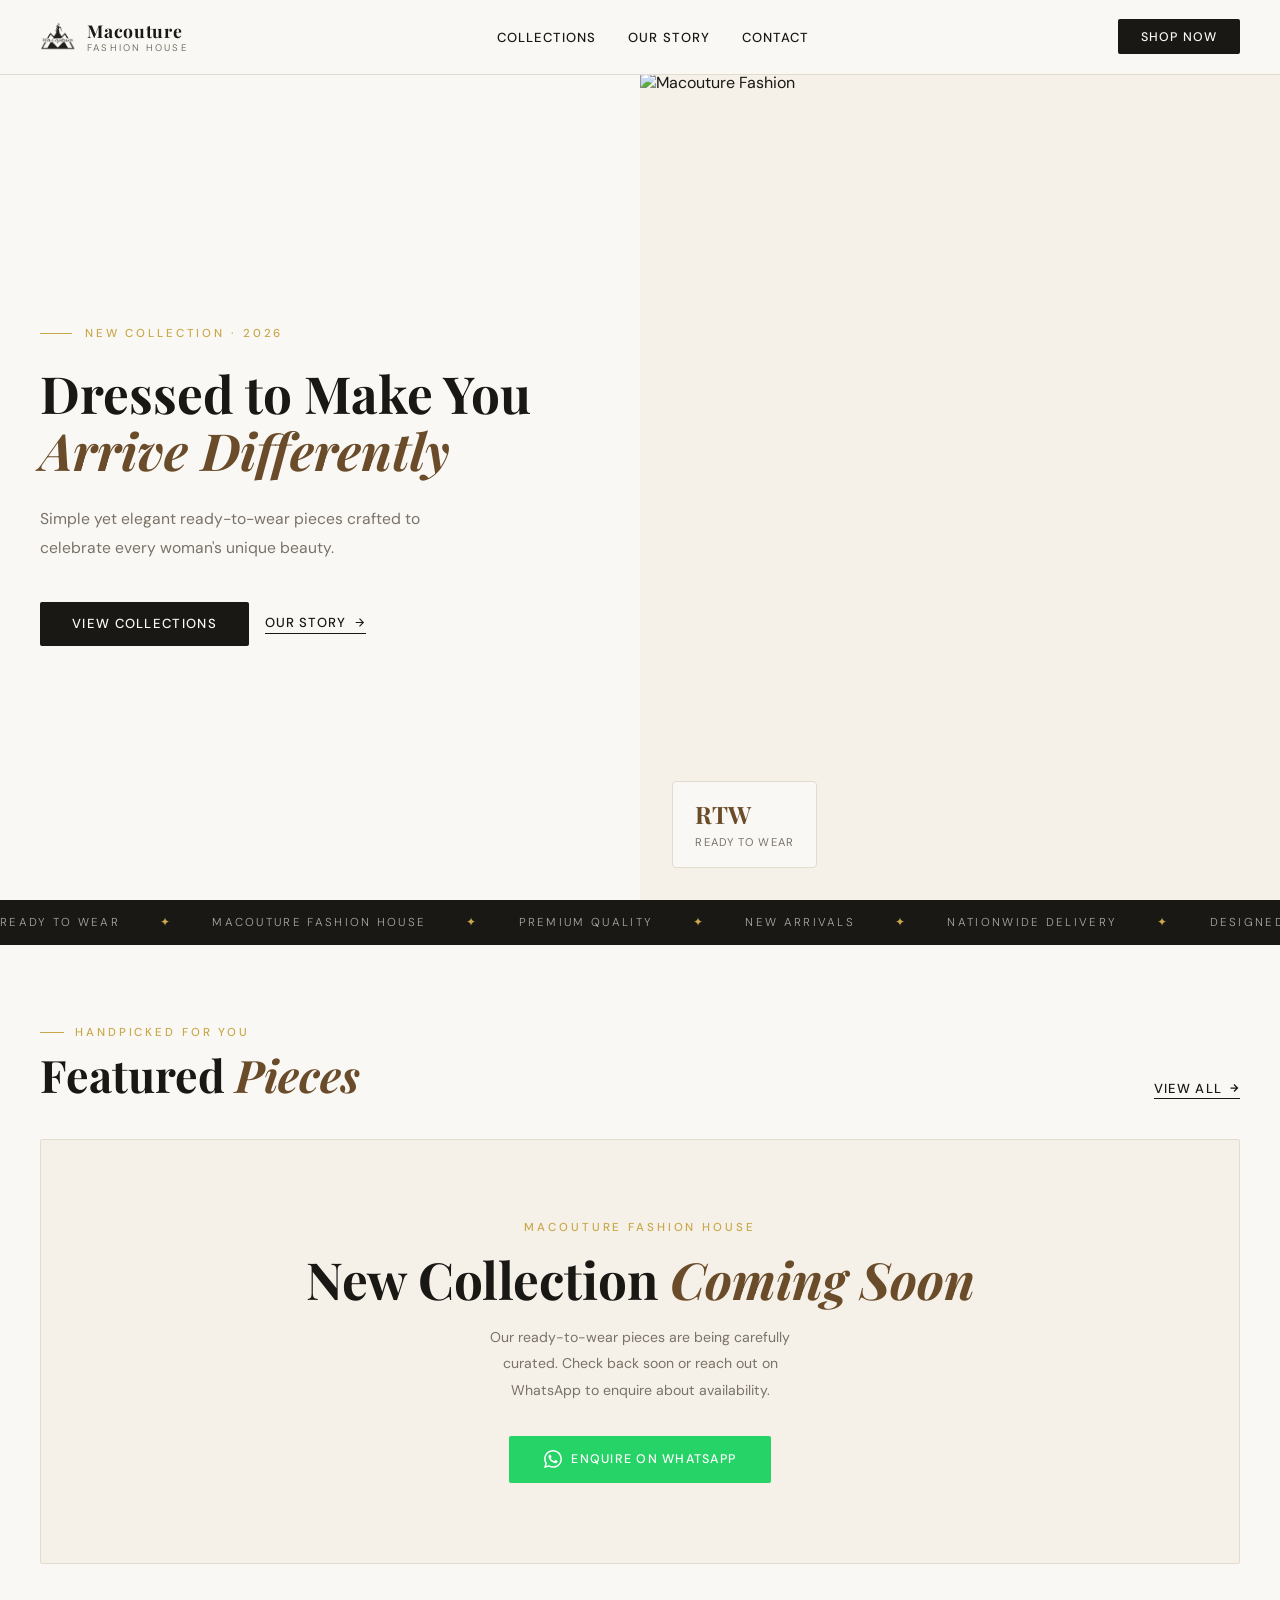
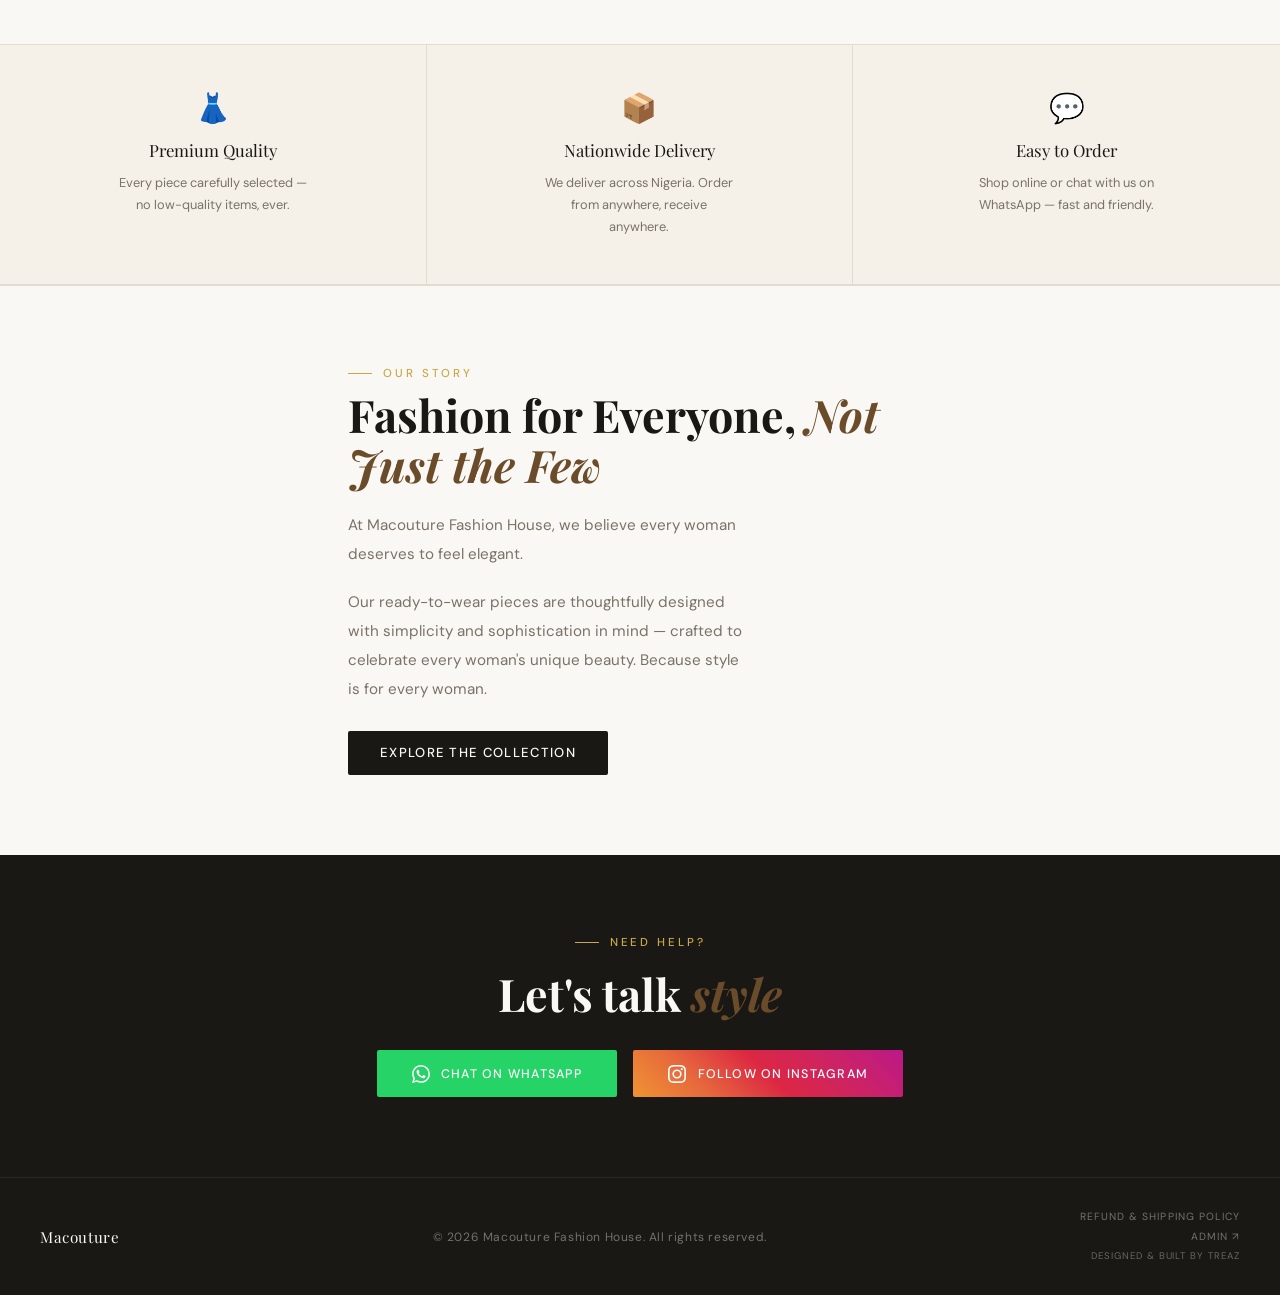
==== commit f4a29f98: "Update fmt.Println message from 'Hello' to 'Goodbye'" ====
--- a/index.html
+++ b/index.html
@@ -370,4 +370,1062 @@
 <!-- NAV -->
 <nav id="main-nav" style="display:none">
   <div style="display:flex;align-items:center;gap:.7rem;cursor:pointer;" onclick="showPage('home')">
-        <img src="[data-uri]
+        <img src="[data-uri]" alt="Macouture" style="height:34px;width:auto;">
+        <span class="nav-brand">Macouture<span>Fashion House</span></span>
+      </div>
+  <ul class="nav-links">
+    <li><a href="collections.html">Collections</a></li>
+    <li><a onclick="navScrollTo('story-section')">Our Story</a></li>
+    <li><a onclick="navScrollTo('cta-section')">Contact</a></li>
+  </ul>
+  <span class="nav-cta" onclick="window.location.href='collections.html'">Shop Now</span>
+  <div class="nav-burger" onclick="openMobileNav()"><span></span><span></span><span></span></div>
+</nav>
+
+<div id="mobile-nav">
+  <span id="mobile-nav-close" onclick="closeMobileNav()">✕</span>
+  <a onclick="showPage('home');closeMobileNav()">Home</a>
+  <a href="collections.html">Collections</a>
+  <a onclick="navScrollTo('story-section');closeMobileNav()">Story</a>
+  <a onclick="navScrollTo('cta-section');closeMobileNav()">Contact</a>
+</div>
+
+<div id="toast"></div>
+
+<!-- HOME -->
+<div class="page" id="page-home">
+  <section class="hero">
+    <div class="hero-left">
+      <div class="hero-tag">New Collection · 2026</div>
+      <h1 class="hero-title">Dressed to Make You <em>Arrive Differently</em></h1>
+      <p class="hero-desc">Simple yet elegant ready-to-wear pieces crafted to celebrate every woman's unique beauty.</p>
+      <div class="hero-actions">
+        <button class="btn-primary" onclick="window.location.href='collections.html'">View Collections</button>
+        <button class="btn-ghost" onclick="navScrollTo('story-section')">Our Story <svg width="13" height="13" fill="none" stroke="currentColor" stroke-width="2" viewBox="0 0 24 24"><path d="M5 12h14M12 5l7 7-7 7"/></svg></button>
+      </div>
+    </div>
+    <div class="hero-right">
+      <img src="https://images.unsplash.com/photo-1558769132-cb1aea458c5e?w=900&q=80" alt="Macouture Fashion" loading="eager">
+      <div class="hero-badge"><strong>RTW</strong><span>Ready to Wear</span></div>
+    </div>
+  </section>
+
+  <div class="marquee-wrap">
+    <div class="marquee">
+      <span>Ready to Wear</span><span class="dot">✦</span><span>Macouture Fashion House</span><span class="dot">✦</span><span>Premium Quality</span><span class="dot">✦</span><span>New Arrivals</span><span class="dot">✦</span><span>Nationwide Delivery</span><span class="dot">✦</span><span>Designed in Nigeria</span><span class="dot">✦</span><span>Ready to Wear</span><span class="dot">✦</span><span>Macouture Fashion House</span><span class="dot">✦</span><span>Premium Quality</span><span class="dot">✦</span><span>New Arrivals</span><span class="dot">✦</span><span>Nationwide Delivery</span><span class="dot">✦</span><span>Designed in Nigeria</span><span class="dot">✦</span>
+    </div>
+  </div>
+
+  <div class="featured-section">
+    <div class="featured-header">
+      <div><div class="section-label">Handpicked For You</div><h2 class="section-title">Featured <em>Pieces</em></h2></div>
+      <button class="btn-ghost" onclick="window.location.href='collections.html'">View All <svg width="12" height="12" fill="none" stroke="currentColor" stroke-width="2.5" viewBox="0 0 24 24"><path d="M5 12h14M12 5l7 7-7 7"/></svg></button>
+    </div>
+    <div class="items-grid" id="home-grid"><div class="full-loader"><div class="loader"></div></div></div>
+  </div>
+
+  <div class="feature-strip">
+    <div class="feature-item"><div class="feature-icon">👗</div><div class="feature-title">Premium Quality</div><div class="feature-desc">Every piece carefully selected — no low-quality items, ever.</div></div>
+    <div class="feature-item"><div class="feature-icon">📦</div><div class="feature-title">Nationwide Delivery</div><div class="feature-desc">We deliver across Nigeria. Order from anywhere, receive anywhere.</div></div>
+    <div class="feature-item"><div class="feature-icon">💬</div><div class="feature-title">Easy to Order</div><div class="feature-desc">Shop online or chat with us on WhatsApp — fast and friendly.</div></div>
+  </div>
+
+  <div id="story-section">
+    <div class="story-section">
+      <div class="story-content" style="max-width:680px;margin:0 auto;">
+        <div class="section-label">Our Story</div>
+        <h2 class="section-title">Fashion for Everyone, <em>Not Just the Few</em></h2>
+        <p class="story-text">At Macouture Fashion House, we believe every woman deserves to feel elegant.</p>
+        <p class="story-text">Our ready-to-wear pieces are thoughtfully designed with simplicity and sophistication in mind — crafted to celebrate every woman's unique beauty. Because style is for every woman.</p>
+        <button class="btn-primary" onclick="window.location.href='collections.html'" style="width:max-content;margin-top:.5rem">Explore the Collection</button>
+      </div>
+    </div>
+  </div>
+
+  <div id="cta-section">
+    <div class="cta-section">
+      <div class="section-label">Need Help?</div>
+      <h3 class="section-title">Let's talk <em>style</em></h3>
+      <div style="display:flex;gap:1rem;flex-wrap:wrap;justify-content:center;">
+      <a class="whatsapp-btn" id="whatsapp-link" href="#" target="_blank" rel="noopener">
+        <svg viewBox="0 0 24 24"><path d="M17.472 14.382c-.297-.149-1.758-.867-2.03-.967-.273-.099-.471-.148-.67.15-.197.297-.767.966-.94 1.164-.173.199-.347.223-.644.075-.297-.15-1.255-.463-2.39-1.475-.883-.788-1.48-1.761-1.653-2.059-.173-.297-.018-.458.13-.606.134-.133.298-.347.446-.52.149-.174.198-.298.298-.497.099-.198.05-.371-.025-.52-.075-.149-.669-1.612-.916-2.207-.242-.579-.487-.5-.669-.51-.173-.008-.371-.01-.57-.01-.198 0-.52.074-.792.372-.272.297-1.04 1.016-1.04 2.479 0 1.462 1.065 2.875 1.213 3.074.149.198 2.096 3.2 5.077 4.487.709.306 1.262.489 1.694.625.712.227 1.36.195 1.871.118.571-.085 1.758-.719 2.006-1.413.248-.694.248-1.289.173-1.413-.074-.124-.272-.198-.57-.347m-5.421 7.403h-.004a9.87 9.87 0 01-5.031-1.378l-.361-.214-3.741.982.998-3.648-.235-.374a9.86 9.86 0 01-1.51-5.26c.001-5.45 4.436-9.884 9.888-9.884 2.64 0 5.122 1.03 6.988 2.898a9.825 9.825 0 012.893 6.994c-.003 5.45-4.437 9.884-9.885 9.884m8.413-18.297A11.815 11.815 0 0012.05 0C5.495 0 .16 5.335.157 11.892c0 2.096.547 4.142 1.588 5.945L.057 24l6.305-1.654a11.882 11.882 0 005.683 1.448h.005c6.554 0 11.89-5.335 11.893-11.893a11.821 11.821 0 00-3.48-8.413z"/></svg>
+        Chat on WhatsApp
+      </a>
+      <a href="https://www.instagram.com/macouturefashionhouse?igsh=MWN3eXRpaTl4eXRydQ==" target="_blank" rel="noopener" style="display:inline-flex;align-items:center;gap:.7rem;background:linear-gradient(45deg,#f09433,#e6683c,#dc2743,#cc2366,#bc1888);color:#fff;padding:.9rem 2.2rem;font-size:.78rem;font-weight:500;letter-spacing:.1em;text-transform:uppercase;border-radius:2px;border:none;cursor:pointer;text-decoration:none;">
+        <svg viewBox="0 0 24 24" width="18" height="18" fill="#fff"><path d="M12 2.163c3.204 0 3.584.012 4.85.07 3.252.148 4.771 1.691 4.919 4.919.058 1.265.069 1.645.069 4.849 0 3.205-.012 3.584-.069 4.849-.149 3.225-1.664 4.771-4.919 4.919-1.266.058-1.644.07-4.85.07-3.204 0-3.584-.012-4.849-.07-3.26-.149-4.771-1.699-4.919-4.92-.058-1.265-.07-1.644-.07-4.849 0-3.204.013-3.583.07-4.849.149-3.227 1.664-4.771 4.919-4.919 1.266-.057 1.645-.069 4.849-.069zM12 0C8.741 0 8.333.014 7.053.072 2.695.272.273 2.69.073 7.052.014 8.333 0 8.741 0 12c0 3.259.014 3.668.072 4.948.2 4.358 2.618 6.78 6.98 6.98C8.333 23.986 8.741 24 12 24c3.259 0 3.668-.014 4.948-.072 4.354-.2 6.782-2.618 6.979-6.98.059-1.28.073-1.689.073-4.948 0-3.259-.014-3.667-.072-4.947-.196-4.354-2.617-6.78-6.979-6.98C15.668.014 15.259 0 12 0zm0 5.838a6.162 6.162 0 100 12.324 6.162 6.162 0 000-12.324zM12 16a4 4 0 110-8 4 4 0 010 8zm6.406-11.845a1.44 1.44 0 100 2.881 1.44 1.44 0 000-2.881z"/></svg>
+        Follow on Instagram
+      </a>
+      </div>
+    </div>
+  </div>
+
+  <footer class="site-footer">
+    <span class="footer-brand" onclick="showPage('home')">Macouture</span>
+    <span>© 2026 Macouture Fashion House. All rights reserved.</span>
+    <span class="footer-right-group">
+      <span class="footer-admin" onclick="window.location.href='policy.html'" style="color:rgba(250,248,244,.4);">Refund &amp; Shipping Policy</span>
+      <span class="footer-admin" onclick="showPage('admin-login')">Admin ↗</span>
+      <a href="https://www.linkedin.com/in/fancy-treaz-86295325b" target="_blank" rel="noopener" class="footer-treaz-link">Designed &amp; built by Treaz</a>
+    </span>
+  </footer>
+</div>
+
+<!-- COLLECTIONS -->
+<div class="page" id="page-collections">
+  <div class="coll-header">
+    <div class="section-label">Macouture</div>
+    <h1>Ready to <em>Wear</em></h1>
+    <div class="search-wrap">
+      <span class="search-icon">⌕</span>
+      <input type="text" id="search-input" placeholder="Search collections..." oninput="filterItems(this.value)">
+    </div>
+  </div>
+  <div class="coll-body">
+    <p class="coll-count" id="coll-count"></p>
+    <div class="items-grid" id="coll-grid"><div class="full-loader"><div class="loader"></div></div></div>
+  </div>
+  <footer class="site-footer" style="margin-top:4rem">
+    <span class="footer-brand" onclick="showPage('home')">Macouture</span>
+    <span>© 2026 Macouture Fashion House</span>
+    <span style="display:flex;flex-direction:column;align-items:flex-end;gap:.35rem;">
+      <span class="footer-admin" onclick="window.location.href='policy.html'" style="color:rgba(250,248,244,.4);">Refund &amp; Shipping Policy</span>
+      <a href="https://www.linkedin.com/in/fancy-treaz-86295325b" target="_blank" rel="noopener" class="footer-treaz-link">Designed &amp; built by Treaz</a>
+    </span>
+  </footer>
+</div>
+
+<!-- ITEM DETAIL -->
+<div class="page" id="page-item">
+  <div class="item-detail-wrap">
+    <div class="detail-images">
+      <div class="main-img"><img id="detail-main-img" src="" alt="Item"></div>
+      <div class="detail-thumbs" id="detail-thumbs"></div>
+    </div>
+    <div class="detail-info">
+      <p class="detail-cat">Ready to Wear · Macouture</p>
+      <h1 class="detail-name" id="detail-name"></h1>
+      <p class="detail-price" id="detail-price"></p>
+      <p class="detail-desc" id="detail-desc"></p>
+      <p id="detail-sizes-note" style="display:none;font-size:.75rem;color:var(--brown);font-weight:500;margin-top:-.8rem;margin-bottom:1.2rem;letter-spacing:.03em;"></p>
+      <button class="btn-ghost" onclick="document.getElementById('size-guide-modal').style.display='flex'" style="margin-bottom:1.2rem;font-size:.75rem;">📏 Size Chart</button>
+      <hr class="detail-divider"><div class="qty-wrap">
+        <span class="qty-label">Quantity</span>
+        <div class="qty-selector">
+          <button class="qty-btn" onclick="changeQty(-1)">−</button>
+          <input class="qty-input" type="number" id="qty-input" value="1" min="1" onchange="updateQtyDisplay()" oninput="updateQtyDisplay()">
+          <button class="qty-btn" onclick="changeQty(1)">＋</button>
+        </div>
+        <p class="stock-info" id="stock-info"></p>
+      </div>
+      <div class="detail-actions">
+        <button class="btn-primary" id="detail-buy-btn" onclick="goCheckout()">Buy Now</button>
+        <button class="out-of-stock-btn" id="out-of-stock-btn" style="display:none">Out of Stock</button>
+        <button class="btn-outline" onclick="window.location.href='collections.html'">← Back to Collections</button>
+      </div>
+    </div>
+  </div>
+</div>
+
+<!-- CHECKOUT -->
+<div class="page" id="page-checkout">
+  <div class="checkout-wrap">
+    <div>
+      <p class="checkout-eyebrow">Checkout</p>
+      <h2 class="checkout-title">Your Details</h2>
+      <div class="form-group"><label>Full Name *</label><input type="text" id="co-name" placeholder="Your full name"></div>
+      <div class="form-group"><label>Email Address *</label><input type="email" id="co-email" placeholder="your@email.com"></div>
+      <div class="form-group"><label>Phone Number *</label><input type="tel" id="co-phone" placeholder="+234 800 000 0000"></div>
+      <div class="form-group"><label>Delivery Address *</label><textarea id="co-address" placeholder="Full delivery address — street, city, state"></textarea></div>
+      <div class="form-group"><label>Size *</label><select id="co-size"><option value="">— Select your size —</option></select><span id="size-surcharge-note" style="display:none;font-size:.72rem;color:var(--brown);margin-top:.3rem;font-weight:500;"></span></div>
+      <button class="btn-primary" id="pay-btn" onclick="initiatePayment()" style="width:100%">Proceed to Payment</button>
+      <p class="checkout-secure">🔒 Secured by Paystack · Your information is safe</p>
+    </div>
+    <div>
+      <div class="order-box">
+        <p class="order-box-title">Order Summary</p>
+        <div class="order-row">
+          <div class="order-thumb"><img id="co-img" src="" alt=""></div>
+          <div><p class="order-item-name" id="co-name-display"></p><p class="order-item-price" id="co-price-display"></p></div>
+        </div>
+        <div class="order-qty-row">
+          <span class="order-qty-label">Quantity</span>
+          <span id="co-qty-display">1 piece</span>
+        </div>
+        <div class="order-total-row"><span class="order-total-label">Total</span><span class="order-total-amount" id="co-total"></span></div>
+      </div>
+    </div>
+  </div>
+</div>
+
+<!-- SUCCESS -->
+<div class="page" id="page-success" style="padding:2rem 1rem;max-width:480px;margin:0 auto;width:100%;">
+  <div class="success-check" style="margin-bottom:.8rem;">✓</div>
+  <h2 style="margin-bottom:.4rem;">Order Confirmed!</h2>
+  <p style="color:var(--muted);font-size:.82rem;margin-bottom:1.2rem;">Thank you! We'll reach out via WhatsApp to arrange delivery.</p>
+  <div id="receipt-box" style="border:1px solid var(--border);border-radius:2px;padding:1rem;background:var(--warm-white);text-align:left;margin-bottom:.8rem;">
+    <p style="font-size:.55rem;letter-spacing:.22em;text-transform:uppercase;color:var(--brown);margin-bottom:.2rem;">Macouture Fashion House</p>
+    <h3 style="font-family:var(--fd);font-size:1rem;margin-bottom:.6rem;border-bottom:1px solid var(--border);padding-bottom:.5rem;">Order Receipt</h3>
+    <div id="receipt-content" style="font-size:.78rem;color:var(--charcoal);line-height:1.5;"></div>
+  </div>
+  <p style="font-size:.7rem;color:var(--muted);margin-bottom:.8rem;">📸 Screenshot or download this receipt as proof of payment</p>
+  <div style="display:flex;gap:.6rem;margin-bottom:.6rem;">
+    <button class="btn-primary" onclick="downloadReceipt()" style="flex:1;font-size:.75rem;padding:.7rem;">⬇ Download Receipt</button>
+    <button class="btn-outline" onclick="window.location.href='collections.html'" style="flex:1;font-size:.75rem;padding:.7rem;">Continue Shopping</button>
+  </div>
+</div>
+
+<!-- ADMIN LOGIN -->
+<div class="page" id="page-admin-login">
+  <div class="admin-login-wrap">
+    <div class="admin-login-box">
+      <p class="admin-login-brand">Macouture</p>
+      <p class="admin-login-sub">Admin Portal</p>
+      <h2 class="admin-login-title">Sign In</h2>
+      <div class="login-error" id="login-error"></div>
+      <div class="form-group"><label>Email</label><input type="email" id="admin-email" placeholder="admin@macouture.com"></div>
+      <div class="form-group"><label>Password</label><input type="password" id="admin-pass" placeholder="••••••••" onkeydown="if(event.key==='Enter')doLogin()"></div>
+      <button class="btn-primary" id="login-btn" onclick="doLogin()" style="width:100%">Sign In</button>
+      <p class="admin-back" onclick="showPage('home')"><span>← Back to website</span></p>
+    </div>
+  </div>
+</div>
+
+<!-- ADMIN DASHBOARD -->
+<div class="page" id="page-admin-dashboard">
+  <div class="admin-layout">
+    <!-- Mobile Admin Nav (shown only on mobile) -->
+    <div class="mobile-admin-nav" id="mobile-admin-nav" style="display:none">
+      <div class="mobile-admin-top">
+        <div class="mobile-admin-brand">Macouture <span>Admin Dashboard</span></div>
+        <div class="mobile-admin-actions">
+          <button onclick="showPage('home')" style="font-size:.62rem;letter-spacing:.08em;text-transform:uppercase;padding:.45rem .8rem;background:rgba(201,168,76,.15);color:var(--gold);border:1px solid rgba(201,168,76,.3);border-radius:2px;cursor:pointer;">← Website</button>
+          <button onclick="doLogout()" style="font-size:.62rem;letter-spacing:.08em;text-transform:uppercase;padding:.45rem .8rem;color:rgba(250,248,244,.5);border:1px solid rgba(255,255,255,.15);border-radius:2px;cursor:pointer;">Sign Out</button>
+        </div>
+      </div>
+      <div class="mobile-admin-tabs">
+        <div class="mobile-admin-tab active" id="manav-upload" onclick="switchTab('upload');updateMobileAdminNav('upload')">＋ Upload</div>
+        <div class="mobile-admin-tab" id="manav-collections" onclick="switchTab('collections');updateMobileAdminNav('collections')">◈ Collections</div>
+        <div class="mobile-admin-tab" id="manav-orders" onclick="switchTab('orders');updateMobileAdminNav('orders')">◎ Orders</div>
+      </div>
+    </div>
+    <aside class="admin-sidebar">
+      <p class="admin-side-brand">Macouture</p>
+      <p class="admin-side-sub">Admin Dashboard</p>
+      <div class="admin-nav-item active" id="anav-upload" onclick="switchTab('upload')"><span class="nav-icon">＋</span> Upload Item</div>
+      <div class="admin-nav-item" id="anav-collections" onclick="switchTab('collections')"><span class="nav-icon">◈</span> Collections</div>
+      <div class="admin-nav-item" id="anav-orders" onclick="switchTab('orders')"><span class="nav-icon">◎</span> Orders</div>
+      <div class="admin-sidebar-footer">
+        <button onclick="showPage('home')" style="width:100%;font-size:.72rem;letter-spacing:.08em;text-transform:uppercase;padding:.65rem;margin-bottom:.5rem;background:rgba(201,168,76,.12);color:var(--gold);border:1px solid rgba(201,168,76,.3);border-radius:2px;cursor:pointer;">← Back to Website</button>
+        <button class="btn-outline" onclick="doLogout()" style="width:100%;font-size:.72rem;color:rgba(250,248,244,.6);border-color:rgba(255,255,255,.2)">Sign Out</button>
+      </div>
+    </aside>
+    <main class="admin-main">
+      <div class="admin-tab active" id="tab-upload">
+        <h2 class="admin-tab-title">Upload New Item</h2>
+        <p class="admin-tab-sub">Add a new piece to your collection</p>
+        <div class="upload-grid">
+          <div>
+            <label style="display:block;font-size:.62rem;letter-spacing:.18em;text-transform:uppercase;color:var(--muted);margin-bottom:.5rem;font-weight:500">Main Photo *</label>
+            <div class="upload-drop" id="main-drop" onclick="document.getElementById('main-file').click()">
+              <div class="upload-placeholder"><span>📷</span><p>Click to upload</p></div>
+            </div>
+            <input type="file" id="main-file" accept="image/*" onchange="onMainPhoto(this)">
+            <label style="display:block;font-size:.62rem;letter-spacing:.18em;text-transform:uppercase;color:var(--muted);margin-top:1.2rem;margin-bottom:.5rem;font-weight:500">Extra Photos (Optional)</label>
+            <div class="extra-preview" id="extra-preview">
+              <div class="extra-preview-add" onclick="document.getElementById('extra-file').click()">+</div>
+            </div>
+            <input type="file" id="extra-file" accept="image/*" multiple onchange="onExtraPhotos(this)">
+          </div>
+          <div>
+            <div class="form-group"><label>Item Name *</label><input type="text" id="up-name" placeholder="e.g. Midnight Satin Gown"></div>
+            <div class="form-group"><label>Price (₦) *</label><input type="number" id="up-price" placeholder="e.g. 45000"></div>
+            <div class="form-group"><label>Stock Quantity *</label><input type="number" id="up-stock" placeholder="e.g. 10" min="1"></div>
+            <div class="form-group"><label>Available Sizes</label><input type="text" id="up-sizes" placeholder="e.g. 6, 8, 10, 12 — leave blank for all sizes"></div>
+            <div class="form-group"><label>Description</label><textarea id="up-desc" placeholder="Brief description of the piece..."></textarea></div>
+            <div class="upload-progress" id="up-progress">
+              <p class="progress-text" id="up-progress-text">Uploading...</p>
+              <div class="progress-bar"><div class="progress-fill" id="up-progress-fill"></div></div>
+            </div>
+            <button class="btn-gold" id="up-btn" onclick="doUpload()" style="width:100%;margin-top:1.2rem">Publish Item</button>
+          </div>
+        </div>
+      </div>
+      <div class="admin-tab" id="tab-collections">
+        <h2 class="admin-tab-title">Manage Collections</h2>
+        <p class="admin-tab-sub">Edit or remove items from your store</p>
+        <div class="admin-items-grid" id="admin-grid"><div class="full-loader"><div class="loader"></div></div></div>
+      </div>
+      <div class="admin-tab" id="tab-orders">
+        <h2 class="admin-tab-title">Orders</h2>
+        <p class="admin-tab-sub">Customer orders and payments</p>
+        <div class="admin-stats">
+          <div class="admin-stat"><p class="admin-stat-label">Total Orders</p><p class="admin-stat-value" id="stat-orders">—</p></div>
+          <div class="admin-stat"><p class="admin-stat-label">Total Revenue</p><p class="admin-stat-value" id="stat-revenue">—</p></div>
+          <div class="admin-stat"><p class="admin-stat-label">Items Listed</p><p class="admin-stat-value" id="stat-items">—</p></div>
+        </div>
+        <div id="orders-wrap"><div class="full-loader"><div class="loader"></div></div></div>
+      </div>
+    </main>
+  </div>
+</div>
+
+<div id="edit-modal">
+  <div class="modal-box">
+    <h3 class="modal-title">Edit Item</h3>
+    <input type="hidden" id="edit-id">
+    <div class="form-group"><label>Item Name</label><input type="text" id="edit-name"></div>
+    <div class="form-group"><label>Price (₦)</label><input type="number" id="edit-price"></div>
+    <div class="form-group"><label>Stock Quantity</label><input type="number" id="edit-stock" min="0"></div>
+    <div class="form-group"><label>Available Sizes</label><input type="text" id="edit-sizes" placeholder="e.g. 6, 8, 10, 12 — leave blank for all sizes"></div>
+    <div class="form-group"><label>Description</label><textarea id="edit-desc"></textarea></div>
+    <div class="modal-actions">
+      <button class="btn-gold" onclick="saveEdit()" style="flex:1">Save Changes</button>
+      <button class="btn-outline" onclick="closeEdit()" style="flex:1">Cancel</button>
+    </div>
+  </div>
+</div>
+
+<script src="https://www.gstatic.com/firebasejs/10.7.1/firebase-app-compat.js"></script>
+<script src="https://www.gstatic.com/firebasejs/10.7.1/firebase-auth-compat.js"></script>
+<script src="https://www.gstatic.com/firebasejs/10.7.1/firebase-firestore-compat.js"></script>
+
+
+<script>
+const FIREBASE_CONFIG = { apiKey:"AIzaSyBHj1O7hvCmS3DYbl54Q7B3rFVbyfukQlA", authDomain:"macouture-fashion.firebaseapp.com", projectId:"macouture-fashion", storageBucket:"macouture-fashion.firebasestorage.app", messagingSenderId:"502937686499", appId:"1:502937686499:web:916df3a3facc66384850d6" };
+const PAYSTACK_KEY         = "pk_live_eabdf7677ea950606a8131867f93a3ad3fae5e4d";
+const VERIFY_WORKER_URL    = "https://macouturefashion.fancytreaz.workers.dev";
+const CLOUDINARY_CLOUD_NAME  = "dumatsfyt";
+const CLOUDINARY_UPLOAD_PRESET = "macouture_uploads";
+const WHATSAPP_NUMBER = "2349126880592";
+
+let auth, db;
+try {
+  firebase.initializeApp(FIREBASE_CONFIG);
+  auth = firebase.auth();
+  db   = firebase.firestore();
+} catch(e) {
+  console.error('Firebase init error:', e);
+}
+let allItems = [], currentItem = null, currentQty = 1, mainFile = null, extraFiles = [];
+const IS_DEMO = FIREBASE_CONFIG.apiKey === 'YOUR_API_KEY';
+
+function comingSoonHTML() {
+  return `<div class="coming-soon-box">
+    <div class="cs-label">Macouture Fashion House</div>
+    <h3>New Collection <em>Coming Soon</em></h3>
+    <p>Our ready-to-wear pieces are being carefully curated. Check back soon or reach out on WhatsApp to enquire about availability.</p>
+    <a class="whatsapp-btn" href="https://wa.me/${WHATSAPP_NUMBER}" target="_blank" rel="noopener" style="display:inline-flex;align-items:center;gap:.6rem">
+      <svg width="17" height="17" viewBox="0 0 24 24" fill="white"><path d="M17.472 14.382c-.297-.149-1.758-.867-2.03-.967-.273-.099-.471-.148-.67.15-.197.297-.767.966-.94 1.164-.173.199-.347.223-.644.075-.297-.15-1.255-.463-2.39-1.475-.883-.788-1.48-1.761-1.653-2.059-.173-.297-.018-.458.13-.606.134-.133.298-.347.446-.52.149-.174.198-.298.298-.497.099-.198.05-.371-.025-.52-.075-.149-.669-1.612-.916-2.207-.242-.579-.487-.5-.669-.51-.173-.008-.371-.01-.57-.01-.198 0-.52.074-.792.372-.272.297-1.04 1.016-1.04 2.479 0 1.462 1.065 2.875 1.213 3.074.149.198 2.096 3.2 5.077 4.487.709.306 1.262.489 1.694.625.712.227 1.36.195 1.871.118.571-.085 1.758-.719 2.006-1.413.248-.694.248-1.289.173-1.413-.074-.124-.272-.198-.57-.347m-5.421 7.403h-.004a9.87 9.87 0 01-5.031-1.378l-.361-.214-3.741.982.998-3.648-.235-.374a9.86 9.86 0 01-1.51-5.26c.001-5.45 4.436-9.884 9.888-9.884 2.64 0 5.122 1.03 6.988 2.898a9.825 9.825 0 012.893 6.994c-.003 5.45-4.437 9.884-9.885 9.884m8.413-18.297A11.815 11.815 0 0012.05 0C5.495 0 .16 5.335.157 11.892c0 2.096.547 4.142 1.588 5.945L.057 24l6.305-1.654a11.882 11.882 0 005.683 1.448h.005c6.554 0 11.89-5.335 11.893-11.893a11.821 11.821 0 00-3.48-8.413z"/></svg>
+      Enquire on WhatsApp
+    </a>
+  </div>`;
+}
+
+function showPage(id, pushState=true) {
+  document.querySelectorAll('.page').forEach(p => p.classList.remove('active'));
+  document.getElementById('page-' + id).classList.add('active');
+  const pub = ['home','collections','item','checkout','success'];
+  document.getElementById('main-nav').style.display = pub.includes(id) ? 'flex' : 'none';
+  window.scrollTo(0,0);
+  if (id==='home') loadFeatured();
+  if (id==='collections') loadCollections();
+  if (id==='admin-dashboard') { loadAdminItems(); loadOrders(); handleAdminNavVisibility(); }
+  // Push to browser history so back button works
+  const noHistory = ['admin-login','admin-dashboard','success'];
+  if (pushState && !noHistory.includes(id)) {
+    const hashId = (id === 'item' || id === 'checkout') && currentItem ? id + '-' + currentItem.id : id;
+    history.pushState({ page: id, itemId: currentItem ? currentItem.id : null }, '', '#' + hashId);
+  }
+}
+
+// Handle browser back/forward button
+window.addEventListener('popstate', function(e) {
+  if (e.state && e.state.page) {
+    const pg = e.state.page;
+    if (pg === 'item' && e.state.itemId) {
+      // Re-open the item without pushing new history
+      db.collection('items').doc(e.state.itemId).get().then(doc => {
+        if (doc.exists) { openItem(doc.id, false); }
+        else { showPage('collections', false); }
+      }).catch(() => showPage('collections', false));
+    } else if (pg === 'checkout' && e.state.itemId) {
+      db.collection('items').doc(e.state.itemId).get().then(doc => {
+        if (doc.exists) { openItem(doc.id, false); goCheckout(); history.replaceState({ page:'checkout', itemId: doc.id }, '', '#checkout-'+doc.id); }
+        else { showPage('collections', false); }
+      }).catch(() => showPage('collections', false));
+    } else {
+      showPage(pg, false);
+    }
+  } else {
+    showPage('home', false);
+  }
+});
+function navScrollTo(sid) {
+  if (!document.getElementById('page-home').classList.contains('active')) { showPage('home'); setTimeout(()=>scrollToEl(sid),350); } else scrollToEl(sid);
+}
+function scrollToEl(id) { const el=document.getElementById(id); if(el) el.scrollIntoView({behavior:'smooth'}); }
+function openMobileNav() { document.getElementById('mobile-nav').classList.add('open'); }
+function closeMobileNav() { document.getElementById('mobile-nav').classList.remove('open'); }
+function toast(msg,type='success') { const t=document.getElementById('toast'); t.textContent=msg; t.className=`show ${type}`; clearTimeout(t._timer); t._timer=setTimeout(()=>t.className='',3200); }
+function formatNGN(a) { return '₦'+Number(a).toLocaleString('en-NG'); }
+function escHtml(s) { return String(s).replace(/&/g,'&amp;').replace(/</g,'&lt;').replace(/>/g,'&gt;').replace(/"/g,'&quot;'); }
+function itemCardHTML(item) {
+  return `<a class="item-card" href="item.html?id=${item.id}">
+    <div class="item-card-img"><img src="${item.mainPhoto}" alt="${escHtml(item.name)}" loading="lazy"><div class="item-card-overlay"><span>View Item</span></div></div>
+    <p class="item-card-name">${escHtml(item.name)}</p><p class="item-card-price">${formatNGN(item.price)}</p>
+  </a>`;
+}
+
+async function loadFeatured() {
+  const g = document.getElementById('home-grid');
+  if (IS_DEMO || !db) { g.innerHTML = comingSoonHTML(); return; }
+  g.innerHTML = '<div class="full-loader"><div class="loader"></div></div>';
+  try {
+    const snap = await db.collection('items').orderBy('createdAt','desc').limit(4).get();
+    if (snap.empty) { g.innerHTML = comingSoonHTML(); return; }
+    allItems = snap.docs.map(d=>({id:d.id,...d.data()}));
+    g.innerHTML = allItems.map(itemCardHTML).join('');
+  } catch(e) { console.error('Firestore error:', e); g.innerHTML = comingSoonHTML(); }
+}
+async function loadCollections() {
+  const g = document.getElementById('coll-grid');
+  document.getElementById('search-input').value = '';
+  if (IS_DEMO || !db) { g.innerHTML = comingSoonHTML(); document.getElementById('coll-count').textContent=''; return; }
+  g.innerHTML = '<div class="full-loader"><div class="loader"></div></div>';
+  try {
+    const snap = await db.collection('items').orderBy('createdAt','desc').get();
+    allItems = snap.docs.map(d=>({id:d.id,...d.data()}));
+    renderGrid(allItems);
+  } catch(e) { console.error('Firestore error:', e); g.innerHTML = comingSoonHTML(); document.getElementById('coll-count').textContent=''; }
+}
+function renderGrid(items) {
+  const g = document.getElementById('coll-grid'), c = document.getElementById('coll-count');
+  c.textContent = `${items.length} piece${items.length!==1?'s':''}`;
+  if (!items.length) { g.innerHTML = '<div class="empty-state"><h3>Nothing found</h3><p>Try a different search.</p></div>'; return; }
+  g.innerHTML = items.map(itemCardHTML).join('');
+}
+function filterItems(q) {
+  const t=q.toLowerCase();
+  renderGrid(allItems.filter(i=>i.name.toLowerCase().includes(t)||(i.description&&i.description.toLowerCase().includes(t))));
+}
+async function openItem(id, pushHistory=true) {
+  let item = allItems.find(i=>i.id===id);
+  if (!item) { try { const d=await db.collection('items').doc(id).get(); if(!d.exists)return; item={id:d.id,...d.data()}; } catch(e){return;} }
+  currentItem = item; currentQty = 1; var qInput = document.getElementById('qty-input'); if(qInput) qInput.value = 1;
+  document.getElementById('detail-main-img').src = item.mainPhoto;
+  document.getElementById('detail-name').textContent = item.name;
+  document.getElementById('detail-price').textContent = formatNGN(item.price);
+  document.getElementById('detail-desc').textContent = item.description||'A beautiful ready-to-wear piece from Macouture Fashion House.';
+  var sizesNote = document.getElementById('detail-sizes-note');
+  if (item.availSizes && item.availSizes.length > 0) {
+    sizesNote.textContent = 'Available in sizes: ' + item.availSizes.join(', ');
+    sizesNote.style.display = 'block';
+  } else {
+    sizesNote.style.display = 'none';
+  }
+  const photos = [item.mainPhoto,...(item.extraPhotos||[])];
+  document.getElementById('detail-thumbs').innerHTML = photos.map((p,i)=>`<div class="thumb-item ${i===0?'active':''}" onclick="switchThumb(this,'${p}')"><img src="${p}" alt=""></div>`).join('');
+  showPage('item', pushHistory);
+}
+function switchThumb(el,url) { document.getElementById('detail-main-img').src=url; document.querySelectorAll('.thumb-item').forEach(t=>t.classList.remove('active')); el.classList.add('active'); }
+
+function changeQty(delta) {
+  var input = document.getElementById('qty-input');
+  var stock = currentItem ? (currentItem.stock || 0) : 1;
+  var newVal = (parseInt(input.value) || 1) + delta;
+  if (newVal < 1) newVal = 1;
+  if (newVal > stock) {
+    toast('Only ' + stock + ' pieces available', 'error');
+    newVal = stock;
+  }
+  input.value = newVal;
+  currentQty = newVal;
+  updateQtyDisplay();
+}
+
+function updateQtyDisplay() {
+  currentQty = parseInt(document.getElementById('qty-input').value) || 1;
+  var stock = currentItem ? (currentItem.stock || 0) : 1;
+  if (currentQty > stock) {
+    currentQty = stock;
+    document.getElementById('qty-input').value = stock;
+  }
+  if (currentQty < 1) {
+    currentQty = 1;
+    document.getElementById('qty-input').value = 1;
+  }
+  if (currentItem) {
+    document.getElementById('detail-price').textContent = formatNGN(currentItem.price * currentQty);
+  }
+  // Update order summary if on checkout page
+  var qtyDisplay = document.getElementById('co-qty-display');
+  var totalDisplay = document.getElementById('co-total');
+  if (qtyDisplay) qtyDisplay.textContent = currentQty + (currentQty === 1 ? ' piece' : ' pieces');
+  if (totalDisplay && currentItem) totalDisplay.textContent = formatNGN(currentItem.price * currentQty + getSizePrice());
+}
+
+var SIZE_SURCHARGE = 3000;
+var SURCHARGE_SIZES = ['18','20','22','24'];
+function getSizePrice() {
+  var size = document.getElementById('co-size').value;
+  return SURCHARGE_SIZES.includes(size) ? SIZE_SURCHARGE * currentQty : 0;
+}
+function updateCheckoutTotal() {
+  if (!currentItem) return;
+  var base = currentItem.price * currentQty;
+  var extra = getSizePrice();
+  document.getElementById('co-total').textContent = formatNGN(base + extra);
+  var surchargeEl = document.getElementById('size-surcharge-note');
+  if (surchargeEl) {
+    surchargeEl.textContent = extra > 0 ? '+ ₦3,000 for size ' + document.getElementById('co-size').value : '';
+    surchargeEl.style.display = extra > 0 ? 'block' : 'none';
+  }
+}
+function goCheckout() {
+  if (!currentItem) return;
+  document.getElementById('co-img').src = currentItem.mainPhoto;
+  document.getElementById('co-name-display').textContent = currentItem.name;
+  document.getElementById('co-price-display').textContent = formatNGN(currentItem.price);
+  document.getElementById('co-qty-display').textContent = currentQty + (currentQty === 1 ? ' piece' : ' pieces');
+  // Populate size dropdown based on item's availSizes
+  var allSizes = ['6','8','10','12','14','16','18','20','22','24'];
+  var avail = (currentItem.availSizes && currentItem.availSizes.length > 0) ? currentItem.availSizes : allSizes;
+  var sizeSelect = document.getElementById('co-size');
+  sizeSelect.innerHTML = '<option value="">— Select your size —</option>';
+  avail.forEach(function(s){ sizeSelect.innerHTML += '<option value="'+s+'">'+s+(SURCHARGE_SIZES.includes(s)?' (+₦3,000)':'')+'</option>'; });
+  sizeSelect.onchange = updateCheckoutTotal;
+  document.getElementById('co-total').textContent = formatNGN(currentItem.price * currentQty);
+  ['co-name','co-email','co-phone','co-address'].forEach(id=>document.getElementById(id).value='');
+  showPage('checkout');
+}
+function initiatePayment() {
+  const name=document.getElementById('co-name').value.trim(), email=document.getElementById('co-email').value.trim(), phone=document.getElementById('co-phone').value.trim(), address=document.getElementById('co-address').value.trim(), size=document.getElementById('co-size').value;
+  if (!name||!email||!phone||!address||!size) { toast('Please fill in all fields including your size.','error'); return; }
+  if (!email.includes('@')) { toast('Please enter a valid email.','error'); return; }
+  const btn=document.getElementById('pay-btn'); btn.disabled=true; btn.innerHTML='<div class="loader loader-sm" style="margin:0 auto"></div>';
+  function tryOpen() {
+    if (typeof PaystackPop === 'undefined') {
+      setTimeout(tryOpen, 300);
+      return;
+    }
+    try {
+      const handler = PaystackPop.setup({ key:PAYSTACK_KEY, email, amount:(currentItem.price*currentQty+getSizePrice())*100, currency:'NGN', ref:'MCT-'+Date.now(),
+        metadata:{
+          customerName:name, customerPhone:phone, deliveryAddress:address, size:size,
+          itemId:currentItem.id, itemName:currentItem.name, itemPhoto:currentItem.mainPhoto,
+          pricePerItem:currentItem.price, quantity:currentQty, surcharge:getSizePrice(),
+          custom_fields:[{display_name:'Customer Name',variable_name:'customer_name',value:name},{display_name:'Phone',variable_name:'phone',value:phone},{display_name:'Address',variable_name:'address',value:address},{display_name:'Item',variable_name:'item',value:currentItem.name}]
+        },
+        callback:function(res){
+          btn.textContent='Verifying payment...';
+          const expectedAmount = (currentItem.price*currentQty+getSizePrice())*100;
+          fetch(VERIFY_WORKER_URL, {
+            method:'POST',
+            headers:{'Content-Type':'application/json'},
+            body: JSON.stringify({ reference: res.reference, expectedAmount })
+          })
+          .then(r=>r.json())
+          .then(result=>{
+            btn.disabled=false; btn.textContent='Proceed to Payment';
+            if (result.verified) {
+              saveOrder(res.reference,name,email,phone,address,size);
+            } else {
+              toast('Payment could not be verified. If you were charged, contact us with your reference: '+res.reference,'error');
+            }
+          })
+          .catch(err=>{
+            btn.disabled=false; btn.textContent='Proceed to Payment';
+            console.error('Verification error:', err);
+            toast('Could not verify payment right now. If you were charged, contact us with your reference: '+res.reference,'error');
+          });
+        },
+        onClose:function(){btn.disabled=false;btn.textContent='Proceed to Payment';}
+      });
+      handler.openIframe();
+    } catch(e) {
+      btn.disabled=false; btn.textContent='Proceed to Payment';
+      toast('Error: ' + (e.message || JSON.stringify(e)), 'error');
+      console.error('Paystack error:', e);
+    }
+  }
+  setTimeout(tryOpen, 400);
+}
+function downloadReceipt() {
+  var content = document.getElementById('receipt-content');
+  if (!content) return;
+  // Build clean canvas receipt
+  var canvas = document.createElement('canvas');
+  var scale = 2;
+  canvas.width = 360 * scale;
+  var ctx = canvas.getContext('2d');
+  ctx.scale(scale, scale);
+  // Parse rows from receipt content
+  var rows = [];
+  content.querySelectorAll('div').forEach(function(div){
+    var spans = div.querySelectorAll('span');
+    if (spans.length === 2) rows.push([spans[0].textContent, spans[1].textContent]);
+    else if (div.textContent.includes('PAID')) rows.push(['Status', '✓ PAID']);
+  });
+  var lineH = 26, padX = 20, headerH = 90, footerH = 30;
+  var totalH = headerH + rows.length * lineH + footerH + 20;
+  canvas.height = totalH * scale;
+  ctx.scale(scale, scale);
+  // Background
+  ctx.fillStyle = '#faf8f4';
+  ctx.fillRect(0, 0, 360, totalH);
+  // Header
+  ctx.fillStyle = '#c9a96e';
+  ctx.font = '600 9px sans-serif';
+  ctx.letterSpacing = '3px';
+  ctx.fillText('MACOUTURE FASHION HOUSE', padX, 28);
+  ctx.fillStyle = '#2c2c2c';
+  ctx.font = 'bold 18px Georgia, serif';
+  ctx.fillText('Order Receipt', padX, 52);
+  // Divider
+  ctx.strokeStyle = '#e8e4dc';
+  ctx.lineWidth = 1;
+  ctx.beginPath(); ctx.moveTo(padX, 62); ctx.lineTo(340, 62); ctx.stroke();
+  // Rows
+  var y = headerH;
+  rows.forEach(function(row, i){
+    if (i % 2 === 0) { ctx.fillStyle = '#f5f2ec'; ctx.fillRect(0, y-18, 360, lineH); }
+    ctx.fillStyle = '#888';
+    ctx.font = '11px sans-serif';
+    ctx.fillText(row[0], padX, y);
+    ctx.fillStyle = row[0]==='Status' ? '#2ecc71' : '#2c2c2c';
+    ctx.font = row[0]==='Status' ? 'bold 11px sans-serif' : '11px sans-serif';
+    // Right align value
+    var val = row[1];
+    var valW = ctx.measureText(val).width;
+    ctx.fillText(val, 340 - valW, y);
+    y += lineH;
+  });
+  // Footer
+  ctx.strokeStyle = '#e8e4dc';
+  ctx.beginPath(); ctx.moveTo(padX, y+6); ctx.lineTo(340, y+6); ctx.stroke();
+  ctx.fillStyle = '#aaa';
+  ctx.font = '9px sans-serif';
+  ctx.fillText('Macouture Fashion House — Keep this as proof of payment', padX, y+20);
+  // Download
+  var a = document.createElement('a');
+  a.download = 'Macouture-Receipt.png';
+  a.href = canvas.toDataURL('image/png');
+  a.click();
+}
+async function saveOrder(ref,name,email,phone,address,size) {
+  try {
+    await db.collection('orders').add({
+      reference: ref, customerName: name, customerEmail: email,
+      customerPhone: phone, deliveryAddress: address, size: size,
+      itemId: currentItem.id, itemName: currentItem.name,
+      itemPhoto: currentItem.mainPhoto,
+      pricePerItem: currentItem.price,
+      quantity: currentQty,
+      amount: currentItem.price * currentQty + getSizePrice(), surcharge: getSizePrice(),
+      status: 'paid',
+      createdAt: firebase.firestore.FieldValue.serverTimestamp()
+    });
+    try {
+      var itemRef = db.collection('items').doc(currentItem.id);
+      var itemDoc = await itemRef.get();
+      if (itemDoc.exists) {
+        var newStock = Math.max(0, (itemDoc.data().stock || 0) - currentQty);
+        await itemRef.update({ stock: newStock });
+      }
+    } catch(stockErr) { console.warn('Stock update failed:', stockErr); }
+    // Populate receipt
+    try {
+      var receiptEl = document.getElementById('receipt-content');
+      var now = new Date();
+      var dateStr = now.toLocaleDateString('en-NG',{day:'numeric',month:'short',year:'numeric'});
+      var timeStr = now.toLocaleTimeString('en-NG',{hour:'2-digit',minute:'2-digit'});
+      if (receiptEl) {
+        var row = function(label,val){ return '<div style="display:flex;justify-content:space-between;padding:.25rem 0;border-bottom:1px solid #f0ece4;"><span style="color:var(--muted);font-size:.72rem;">'+label+'</span><span style="font-weight:500;font-size:.72rem;text-align:right;max-width:60%;">'+val+'</span></div>'; };
+        receiptEl.innerHTML =
+          row('Reference', ref) +
+          row('Date & Time', dateStr + ' · ' + timeStr) +
+          row('Item', escHtml(currentItem.name)) +
+          row('Size', escHtml(size)) +
+          row('Qty', currentQty) +
+          (getSizePrice()>0?row('Size Surcharge','+'+formatNGN(getSizePrice())):'') +
+          row('Total', formatNGN(currentItem.price * currentQty + getSizePrice())) +
+          row('Name', escHtml(name)) +
+          row('Phone', escHtml(phone)) +
+          row('Address', escHtml(address)) +
+          '<div style="padding:.4rem 0;margin-top:.2rem;"><span style="color:var(--muted);font-size:.72rem;">Status</span> <span style="color:var(--success);font-weight:700;font-size:.78rem;float:right;">✓ PAID</span></div>';
+      }
+    } catch(receiptErr) { console.warn('Receipt error:', receiptErr); }
+    showPage('success');
+  } catch(e) {
+    console.error('saveOrder error:', e);
+    toast('Payment received but order could not be saved. Screenshot this.', 'error');
+    showPage('success');
+  }
+}
+async function doLogin() {
+  const email=document.getElementById('admin-email').value.trim(), pass=document.getElementById('admin-pass').value;
+  const btn=document.getElementById('login-btn'), errEl=document.getElementById('login-error');
+  errEl.classList.remove('show');
+  if (!email||!pass) { errEl.textContent='Please enter your email and password.'; errEl.classList.add('show'); return; }
+  btn.innerHTML='<div class="loader loader-sm" style="margin:0 auto"></div>'; btn.disabled=true;
+  try { await auth.signInWithEmailAndPassword(email,pass); btn.textContent='Sign In'; btn.disabled=false; showPage('admin-dashboard'); switchTab('upload'); }
+  catch(e) { btn.textContent='Sign In'; btn.disabled=false; errEl.textContent='Incorrect email or password.'; errEl.classList.add('show'); }
+}
+async function doLogout() { await auth.signOut(); showPage('home'); }
+function switchTab(tab) {
+  document.querySelectorAll('.admin-tab').forEach(t=>t.classList.remove('active'));
+  document.querySelectorAll('.admin-nav-item').forEach(n=>n.classList.remove('active'));
+  document.getElementById('tab-'+tab).classList.add('active');
+  document.getElementById('anav-'+tab).classList.add('active');
+}
+function onMainPhoto(input) {
+  if (!input.files[0]) return; mainFile=input.files[0];
+  const reader=new FileReader(); reader.onload=e=>{ document.getElementById('main-drop').innerHTML=`<img src="${e.target.result}" alt="">`; }; reader.readAsDataURL(mainFile);
+}
+function onExtraPhotos(input) {
+  extraFiles = Array.from(input.files);
+  var preview = document.getElementById('extra-preview');
+  preview.innerHTML = '';
+  extraFiles.forEach(function(f) {
+    var thumb = document.createElement('div');
+    thumb.className = 'extra-preview-thumb';
+    var img = document.createElement('img');
+    img.src = URL.createObjectURL(f);
+    thumb.appendChild(img);
+    preview.appendChild(thumb);
+  });
+  var addBtn = document.createElement('div');
+  addBtn.className = 'extra-preview-add';
+  addBtn.textContent = '+';
+  addBtn.onclick = function(){ document.getElementById('extra-file').click(); };
+  preview.appendChild(addBtn);
+}
+function resetUploadForm() {
+  document.getElementById('up-name').value = '';
+  document.getElementById('up-price').value = '';
+  document.getElementById('up-stock').value = '';
+  document.getElementById('up-desc').value = '';
+  document.getElementById('up-sizes').value = '';
+  document.getElementById('main-drop').innerHTML = '<div class="upload-placeholder"><span>📷</span><p>Click to upload</p></div>';
+  var ep = document.getElementById('extra-preview');
+  ep.innerHTML = '';
+  var addBtn = document.createElement('div');
+  addBtn.className = 'extra-preview-add';
+  addBtn.textContent = '+';
+  addBtn.onclick = function(){ document.getElementById('extra-file').click(); };
+  ep.appendChild(addBtn);
+  mainFile = null;
+  extraFiles = [];
+  var btn = document.getElementById('up-btn');
+  btn.textContent = 'Publish Item';
+  btn.disabled = false;
+  var fill = document.getElementById('up-progress-fill');
+  fill.style.width = '0';
+  document.getElementById('up-progress').classList.remove('show');
+}
+
+async function uploadToCloudinary(file, onProgress) {
+  const formData = new FormData();
+  formData.append('file', file);
+  formData.append('upload_preset', CLOUDINARY_UPLOAD_PRESET);
+  return new Promise((resolve, reject) => {
+    const xhr = new XMLHttpRequest();
+    xhr.open('POST', 'https://api.cloudinary.com/v1_1/' + CLOUDINARY_CLOUD_NAME + '/image/upload');
+    xhr.upload.onprogress = e => { if (e.lengthComputable && onProgress) onProgress(Math.round((e.loaded/e.total)*100)); };
+    xhr.onload = () => { const res=JSON.parse(xhr.responseText); if(xhr.status===200) resolve(res.secure_url); else reject(new Error((res.error&&res.error.message)||'Upload failed')); };
+    xhr.onerror = () => reject(new Error('Network error'));
+    xhr.send(formData);
+  });
+}
+async function doUpload() {
+  const name=document.getElementById('up-name').value.trim(), price=document.getElementById('up-price').value.trim(), stock=document.getElementById('up-stock').value.trim(), desc=document.getElementById('up-desc').value.trim(), sizesRaw=document.getElementById('up-sizes').value.trim();
+  const availSizes = sizesRaw ? sizesRaw.split(',').map(s=>s.trim()).filter(Boolean) : [];
+  if (!name||!price||!stock) { toast('Item name, price and stock quantity are required.','error'); return; }
+  if (!mainFile) { toast('Please select a main photo.','error'); return; }
+  const btn=document.getElementById('up-btn'), progress=document.getElementById('up-progress'), fill=document.getElementById('up-progress-fill'), txt=document.getElementById('up-progress-text');
+  btn.disabled=true; btn.innerHTML='<div class="loader loader-sm" style="margin:0 auto"></div>'; progress.classList.add('show');
+  try {
+    txt.textContent='Uploading main photo...'; fill.style.width='10%';
+    const mainURL = await uploadToCloudinary(mainFile, function(p){ fill.style.width=(10+p*0.45)+'%'; });
+    fill.style.width='55%';
+    let extraURLs=[];
+    if (extraFiles.length) {
+      txt.textContent='Uploading extra photos...';
+      for(let i=0;i<extraFiles.length;i++){
+        const url=await uploadToCloudinary(extraFiles[i]);
+        extraURLs.push(url);
+        fill.style.width=(55+((i+1)/extraFiles.length*25))+'%';
+      }
+    }
+    txt.textContent='Saving...'; fill.style.width='90%';
+    await db.collection('items').add({name:name,price:Number(price),stock:Number(stock),description:desc,mainPhoto:mainURL,extraPhotos:extraURLs,createdAt:firebase.firestore.FieldValue.serverTimestamp()});
+    fill.style.width='100%'; toast('Item published successfully');
+    setTimeout(resetUploadForm, 1200);
+  } catch(e) { toast('Upload failed: '+e.message,'error'); btn.textContent='Publish Item'; btn.disabled=false; progress.classList.remove('show'); }
+}
+
+async function loadAdminItems() {
+  var g = document.getElementById('admin-grid');
+  g.innerHTML = '<div class="full-loader"><div class="loader"></div></div>';
+  try {
+    var snap = await db.collection('items').orderBy('createdAt','desc').get();
+    document.getElementById('stat-items').textContent = snap.size;
+    if (snap.empty) {
+      g.innerHTML = '<p style="color:var(--muted);font-size:.88rem;padding:1rem 0">No items yet.</p>';
+      return;
+    }
+    g.innerHTML = '';
+    snap.docs.forEach(function(doc) {
+      var d = doc.data();
+      var card = document.createElement('div');
+      card.className = 'admin-card';
+      var imgDiv = document.createElement('div');
+      imgDiv.className = 'admin-card-img';
+      var img = document.createElement('img');
+      img.src = d.mainPhoto || '';
+      img.alt = d.name || '';
+      img.loading = 'lazy';
+      imgDiv.appendChild(img);
+      var body = document.createElement('div');
+      body.className = 'admin-card-body';
+      var nameEl = document.createElement('p');
+      nameEl.className = 'admin-card-name';
+      nameEl.textContent = d.name || '';
+      var priceEl = document.createElement('p');
+      priceEl.className = 'admin-card-price';
+      priceEl.textContent = formatNGN(d.price || 0);
+      var stockBadge = document.createElement('span');
+      var itemStock = d.stock || 0;
+      if (itemStock <= 0) {
+        stockBadge.className = 'stock-badge stock-out-badge';
+        stockBadge.textContent = 'Out of Stock';
+      } else if (itemStock <= 3) {
+        stockBadge.className = 'stock-badge stock-low-badge';
+        stockBadge.textContent = 'Low: ' + itemStock + ' left';
+      } else {
+        stockBadge.className = 'stock-badge stock-ok';
+        stockBadge.textContent = itemStock + ' in stock';
+      }
+      var actions = document.createElement('div');
+      actions.className = 'admin-card-actions';
+      var editBtn = document.createElement('button');
+      editBtn.className = 'btn-sm-edit';
+      editBtn.textContent = 'Edit';
+      (function(id, name, price, desc) {
+        editBtn.onclick = function() { openEdit(id, name, price, desc, d.stock || 0, d.availSizes || []); };
+      })(doc.id, d.name || '', d.price || 0, d.description || '');
+      var delBtn = document.createElement('button');
+      delBtn.className = 'btn-sm-del';
+      delBtn.textContent = 'Delete';
+      (function(id, name) {
+        delBtn.onclick = function() { deleteItem(id, name); };
+      })(doc.id, d.name || '');
+      actions.appendChild(editBtn);
+      actions.appendChild(delBtn);
+      body.appendChild(nameEl);
+      body.appendChild(priceEl);
+      body.appendChild(stockBadge);
+      body.appendChild(actions);
+      card.appendChild(imgDiv);
+      card.appendChild(body);
+      g.appendChild(card);
+    });
+  } catch(e) {
+    console.error('loadAdminItems error:', e);
+    g.innerHTML = '<p style="color:var(--error);font-size:.88rem">Could not load items.</p>';
+  }
+}
+async function deleteItem(id, name) {
+  var itemName = name ? '"' + name + '"' : 'this item';
+  var msg = 'Are you sure you want to delete ' + itemName + '?\n\nThis action cannot be undone.';
+  if (!confirm(msg)) return;
+  try {
+    await db.collection('items').doc(id).delete();
+    toast('Item deleted successfully.');
+    loadAdminItems();
+  } catch(e) {
+    toast('Could not delete item. Please try again.', 'error');
+  }
+}
+function openEdit(id,name,price,desc,stock,availSizes) { document.getElementById('edit-id').value=id; document.getElementById('edit-name').value=name; document.getElementById('edit-price').value=price; document.getElementById('edit-stock').value=stock||0; document.getElementById('edit-desc').value=desc; document.getElementById('edit-sizes').value=(availSizes&&availSizes.length)?availSizes.join(', '):''; document.getElementById('edit-modal').classList.add('open'); }
+function closeEdit() { document.getElementById('edit-modal').classList.remove('open'); }
+async function saveEdit() {
+  const id=document.getElementById('edit-id').value, name=document.getElementById('edit-name').value.trim(), price=document.getElementById('edit-price').value.trim(), desc=document.getElementById('edit-desc').value.trim();
+  if (!name||!price){toast('Name and price required.','error');return;}
+  try{var editStock=parseInt(document.getElementById('edit-stock').value)||0; var editSizesRaw=document.getElementById('edit-sizes').value.trim(); var editAvailSizes=editSizesRaw?editSizesRaw.split(',').map(function(s){return s.trim();}).filter(Boolean):[]; await db.collection('items').doc(id).update({name:name,price:Number(price),stock:editStock,description:desc,availSizes:editAvailSizes});toast('Item updated ✓');closeEdit();loadAdminItems();}catch(e){toast('Update failed.','error');}
+}
+async function markFulfilled(orderId) {
+  try {
+    await db.collection('orders').doc(orderId).update({ fulfilled: true });
+    toast('Order marked as fulfilled ✓');
+    loadOrders();
+  } catch(e) { toast('Could not update order.', 'error'); }
+}
+async function loadOrders() {
+  const wrap=document.getElementById('orders-wrap'); wrap.innerHTML='<div class="full-loader"><div class="loader"></div></div>';
+  try {
+    const snap=await db.collection('orders').orderBy('createdAt','desc').get();
+    const total=snap.docs.reduce((acc,d)=>acc+(d.data().amount||0),0);
+    document.getElementById('stat-orders').textContent=snap.size;
+    document.getElementById('stat-revenue').textContent=snap.size?formatNGN(total):'₦0';
+    if(snap.empty){wrap.innerHTML='<p style="color:var(--muted);font-size:.88rem;padding:2rem 0">No orders yet. When customers pay, they appear here.</p>';return;}
+    const cards=snap.docs.map(doc=>{
+      const o=doc.data();
+      var _d=o.createdAt?new Date(o.createdAt.seconds*1000):null; const date=_d?_d.toLocaleDateString('en-NG',{day:'numeric',month:'short',year:'numeric'})+'<br><span style="font-size:.65rem;color:var(--muted)">'+_d.toLocaleTimeString('en-NG',{hour:'2-digit',minute:'2-digit'})+'</span>':'—';
+      const photo=o.itemPhoto?`<img src="${escHtml(o.itemPhoto)}" alt="${escHtml(o.itemName)}" style="width:80px;height:90px;object-fit:cover;border-radius:2px;flex-shrink:0;">`:`<div style="width:80px;height:90px;background:var(--border);border-radius:2px;flex-shrink:0;display:flex;align-items:center;justify-content:center;font-size:.6rem;color:var(--muted);">No photo</div>`;
+      const isFulfilled = o.fulfilled === true;
+      const statusBadge = isFulfilled
+        ? `<span class="status-badge fulfilled" style="flex-shrink:0;margin-left:.5rem;">Fulfilled</span>`
+        : `<span class="status-badge paid" style="flex-shrink:0;margin-left:.5rem;">Paid</span>`;
+      const fulfillBtn = isFulfilled
+        ? `<p style="font-size:.65rem;color:var(--muted);margin-top:.4rem;">✓ Delivered</p>`
+        : `<button onclick="markFulfilled('${doc.id}')" style="margin-top:.5rem;font-size:.68rem;padding:.3rem .8rem;border:1.5px solid var(--charcoal);background:none;border-radius:2px;cursor:pointer;color:var(--charcoal);letter-spacing:.05em;">Mark as Fulfilled</button>`;
+      return `<div style="display:flex;gap:1rem;padding:1.2rem;border:1px solid ${isFulfilled?'#ddd':' var(--border)'};border-radius:2px;margin-bottom:.8rem;background:${isFulfilled?'#f9f9f9':'var(--warm-white)'};opacity:${isFulfilled?'.7':'1'};">
+        ${photo}
+        <div style="flex:1;min-width:0;">
+          <div style="display:flex;justify-content:space-between;align-items:flex-start;margin-bottom:.4rem;">
+            <span style="font-family:var(--fd);font-size:1rem;font-weight:600;color:var(--charcoal);">${escHtml(o.itemName||'—')}</span>
+            ${statusBadge}
+          </div>
+          <div style="display:flex;gap:.8rem;flex-wrap:wrap;margin-bottom:.5rem;">
+            <span style="font-size:.72rem;color:var(--muted);"><b style="color:var(--charcoal);">Size:</b> ${escHtml(o.size||'—')}</span>
+            <span style="font-size:.72rem;color:var(--muted);"><b style="color:var(--charcoal);">Qty:</b> ${o.quantity||1}</span>
+            <span style="font-size:.72rem;color:var(--brown);font-weight:600;">${formatNGN(o.amount)}</span>
+          </div>
+          <div style="border-top:1px solid var(--border);padding-top:.5rem;margin-top:.3rem;">
+            <p style="font-size:.72rem;color:var(--charcoal);margin-bottom:.15rem;"><b>${escHtml(o.customerName||'—')}</b></p>
+            <p style="font-size:.68rem;color:var(--muted);margin-bottom:.1rem;">${escHtml(o.customerPhone||'—')}</p>
+            <p style="font-size:.68rem;color:var(--muted);margin-bottom:.1rem;">${escHtml(o.customerEmail||'—')}</p>
+            <p style="font-size:.68rem;color:var(--muted);margin-bottom:.1rem;">📍 ${escHtml(o.deliveryAddress||'—')}</p>
+            <p style="font-size:.65rem;color:var(--muted);margin-top:.3rem;">${date}</p>
+            ${fulfillBtn}
+          </div>
+        </div>
+      </div>`;
+    }).join('');
+    wrap.innerHTML=`<div>${cards}</div>`;
+  } catch(e){wrap.innerHTML='<p style="color:var(--error);font-size:.88rem">Could not load orders.</p>';}
+}
+
+// Set WhatsApp link
+try { document.getElementById('whatsapp-link').href = 'https://wa.me/' + WHATSAPP_NUMBER; } catch(e) {}
+function handleAdminNavVisibility() {
+  var mobileNav = document.getElementById('mobile-admin-nav');
+  if (!mobileNav) return;
+  mobileNav.style.display = window.innerWidth <= 900 ? 'flex' : 'none';
+}
+window.addEventListener('resize', handleAdminNavVisibility);
+
+// Show home page IMMEDIATELY — don't wait for Firebase
+try { showPage('home'); } catch(e) { console.error('Boot error:', e); }
+
+// Auth state listener
+try {
+  if (auth) {
+    auth.onAuthStateChanged(function(user) {
+      if (!user && document.getElementById('page-admin-dashboard').classList.contains('active')) {
+        showPage('admin-login');
+      }
+    });
+  }
+} catch(e) { console.error('Auth error:', e); }
+
+// Set initial history state or navigate to hash on load
+(function() {
+  var hash = window.location.hash.replace('#', '');
+  var validPages = ['home', 'collections', 'policy'];
+  if (hash && validPages.includes(hash)) {
+    showPage(hash, false);
+  } else if (hash.indexOf('item-') === 0) {
+    var itemId = hash.slice('item-'.length);
+    db.collection('items').doc(itemId).get().then(function(doc) {
+      if (doc.exists) { openItem(doc.id, false); }
+      else { showPage('home', false); }
+    }).catch(function(){ showPage('home', false); });
+  } else if (hash.indexOf('checkout-') === 0) {
+    var coItemId = hash.slice('checkout-'.length);
+    db.collection('items').doc(coItemId).get().then(function(doc) {
+      if (doc.exists) { openItem(doc.id, false); goCheckout(); }
+      else { showPage('home', false); }
+    }).catch(function(){ showPage('home', false); });
+  } else {
+    if (!history.state) {
+      history.replaceState({ page: 'home', itemId: null }, '', '#home');
+    }
+  }
+})();
+</script>
+
+<!-- SIZE CHART MODAL -->
+<div id="size-guide-modal" style="display:none;position:fixed;inset:0;background:rgba(0,0,0,.55);z-index:9999;align-items:center;justify-content:center;padding:.5rem;">
+  <div style="background:#faf8f4;width:100%;border-radius:2px;padding:1.5rem 1rem;position:relative;max-height:95vh;overflow-y:auto;overflow-x:hidden;">
+    <div style="position:absolute;top:50%;left:50%;transform:translate(-50%,-50%);pointer-events:none;z-index:0;opacity:.08;width:220px;height:220px;background-image:url('[data-uri]');background-size:contain;background-repeat:no-repeat;background-position:center;"></div>
+    <button onclick="document.getElementById('size-guide-modal').style.display='none'" style="position:absolute;top:1rem;right:1.2rem;background:none;border:none;font-size:1.4rem;cursor:pointer;color:#888;">&#x2715;</button>
+    <p style="font-size:.65rem;letter-spacing:.28em;text-transform:uppercase;color:#c9a96e;font-weight:500;margin-bottom:.4rem;">Macouture</p>
+    <h2 style="font-family:'Playfair Display',serif;font-size:1.6rem;font-weight:700;margin-bottom:.4rem;">Size Chart</h2>
+    <p style="font-size:.8rem;color:#888;margin-bottom:1.5rem;">All measurements are in inches. If you are between sizes, we recommend choosing the larger size.</p>
+    <div style="overflow-x:auto;">
+      <table style="width:100%;border-collapse:collapse;font-size:.7rem;table-layout:fixed;">
+        <thead>
+          <tr style="background:#2c2c2c;color:#faf8f4;">
+            <th style="padding:.5rem .4rem;text-align:left;font-size:.6rem;letter-spacing:.08em;text-transform:uppercase;font-weight:500;position:sticky;left:0;background:#2c2c2c;z-index:2;width:80px;">Measurement</th>
+            <th style="padding:.5rem .2rem;text-align:center;">6</th>
+            <th style="padding:.5rem .2rem;text-align:center;">8</th>
+            <th style="padding:.5rem .2rem;text-align:center;">10</th>
+            <th style="padding:.5rem .2rem;text-align:center;">12</th>
+            <th style="padding:.5rem .2rem;text-align:center;">14</th>
+            <th style="padding:.5rem .2rem;text-align:center;">16</th>
+            <th style="padding:.5rem .2rem;text-align:center;">18</th>
+            <th style="padding:.5rem .2rem;text-align:center;">20</th>
+            <th style="padding:.5rem .2rem;text-align:center;">22</th>
+            <th style="padding:.5rem .2rem;text-align:center;">24</th>
+          </tr>
+        </thead>
+        <tbody>
+          <tr style="border-bottom:1px solid #e8e4dc;">
+            <td style="padding:.5rem .4rem;font-weight:600;letter-spacing:.05em;text-transform:uppercase;font-size:.6rem;position:sticky;left:0;background:#faf8f4;z-index:1;width:80px;">Bust</td>
+            <td style="padding:.5rem .2rem;text-align:center;color:#5c5c5c;">33</td>
+            <td style="padding:.5rem .2rem;text-align:center;color:#5c5c5c;">35</td>
+            <td style="padding:.5rem .2rem;text-align:center;color:#5c5c5c;">37</td>
+            <td style="padding:.5rem .2rem;text-align:center;color:#5c5c5c;">39</td>
+            <td style="padding:.5rem .2rem;text-align:center;color:#5c5c5c;">41</td>
+            <td style="padding:.5rem .2rem;text-align:center;color:#5c5c5c;">43</td>
+            <td style="padding:.5rem .2rem;text-align:center;color:#5c5c5c;">45</td>
+            <td style="padding:.5rem .2rem;text-align:center;color:#5c5c5c;">47</td>
+            <td style="padding:.5rem .2rem;text-align:center;color:#5c5c5c;">49</td>
+            <td style="padding:.5rem .2rem;text-align:center;color:#5c5c5c;">51</td>
+          </tr>
+          <tr style="border-bottom:1px solid #e8e4dc;background:#f5f2ec;">
+            <td style="padding:.5rem .4rem;font-weight:600;letter-spacing:.05em;text-transform:uppercase;font-size:.6rem;position:sticky;left:0;background:#f5f2ec;z-index:1;width:80px;">Waist</td>
+            <td style="padding:.5rem .2rem;text-align:center;color:#5c5c5c;">26</td>
+            <td style="padding:.5rem .2rem;text-align:center;color:#5c5c5c;">28</td>
+            <td style="padding:.5rem .2rem;text-align:center;color:#5c5c5c;">30</td>
+            <td style="padding:.5rem .2rem;text-align:center;color:#5c5c5c;">32</td>
+            <td style="padding:.5rem .2rem;text-align:center;color:#5c5c5c;">34</td>
+            <td style="padding:.5rem .2rem;text-align:center;color:#5c5c5c;">36</td>
+            <td style="padding:.5rem .2rem;text-align:center;color:#5c5c5c;">38</td>
+            <td style="padding:.5rem .2rem;text-align:center;color:#5c5c5c;">40</td>
+            <td style="padding:.5rem .2rem;text-align:center;color:#5c5c5c;">42</td>
+            <td style="padding:.5rem .2rem;text-align:center;color:#5c5c5c;">44</td>
+          </tr>
+          <tr>
+            <td style="padding:.5rem .4rem;font-weight:600;letter-spacing:.05em;text-transform:uppercase;font-size:.6rem;position:sticky;left:0;background:#faf8f4;z-index:1;width:80px;">Hip</td>
+            <td style="padding:.5rem .2rem;text-align:center;color:#5c5c5c;">36</td>
+            <td style="padding:.5rem .2rem;text-align:center;color:#5c5c5c;">38</td>
+            <td style="padding:.5rem .2rem;text-align:center;color:#5c5c5c;">40</td>
+            <td style="padding:.5rem .2rem;text-align:center;color:#5c5c5c;">42</td>
+            <td style="padding:.5rem .2rem;text-align:center;color:#5c5c5c;">44</td>
+            <td style="padding:.5rem .2rem;text-align:center;color:#5c5c5c;">46</td>
+            <td style="padding:.5rem .2rem;text-align:center;color:#5c5c5c;">48</td>
+            <td style="padding:.5rem .2rem;text-align:center;color:#5c5c5c;">50</td>
+            <td style="padding:.5rem .2rem;text-align:center;color:#5c5c5c;">52</td>
+            <td style="padding:.5rem .2rem;text-align:center;color:#5c5c5c;">54</td>
+          </tr>
+        </tbody>
+      </table>
+    </div>
+    <p style="font-size:.75rem;color:#888;margin-top:1.2rem;">How to measure: Use a soft tape measure. Bust = fullest part of chest, Waist = narrowest part, Hip = fullest part of hips.</p>
+  </div>
+</div>
+</body>
+</html>
